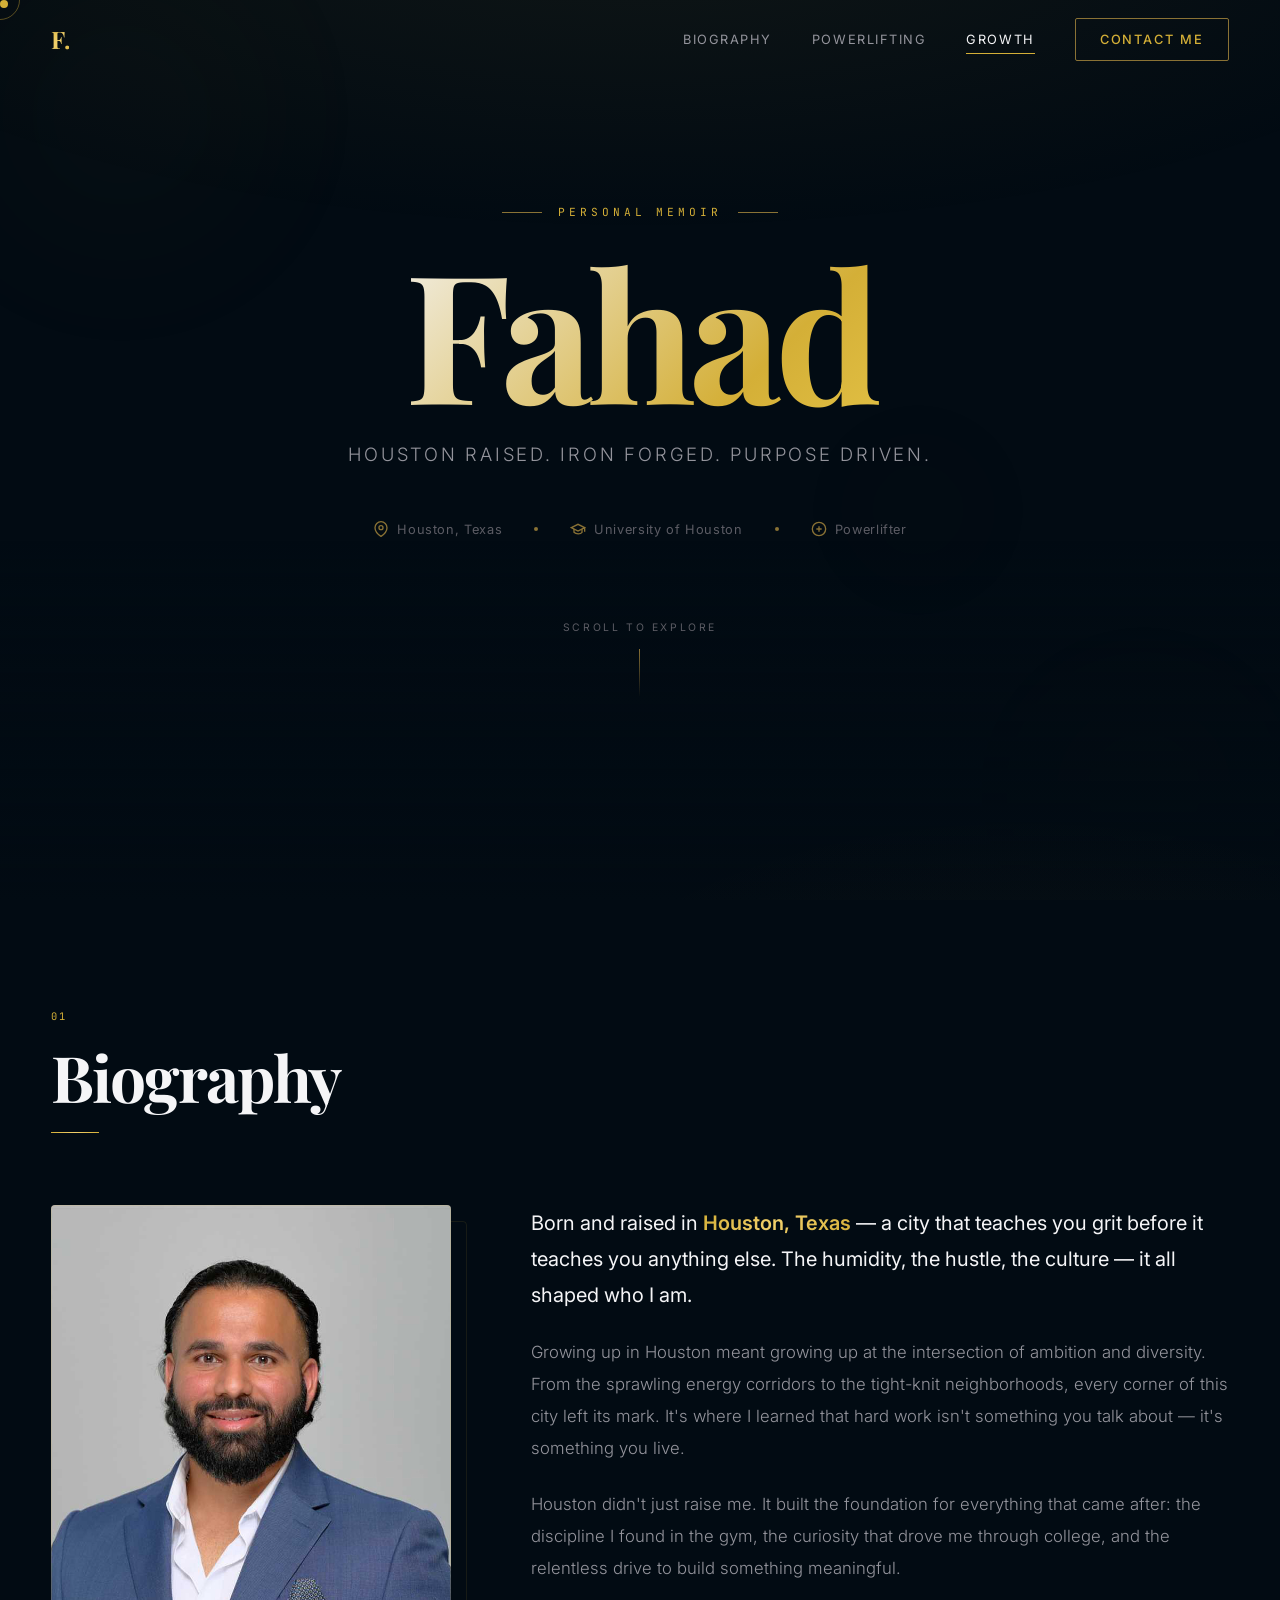
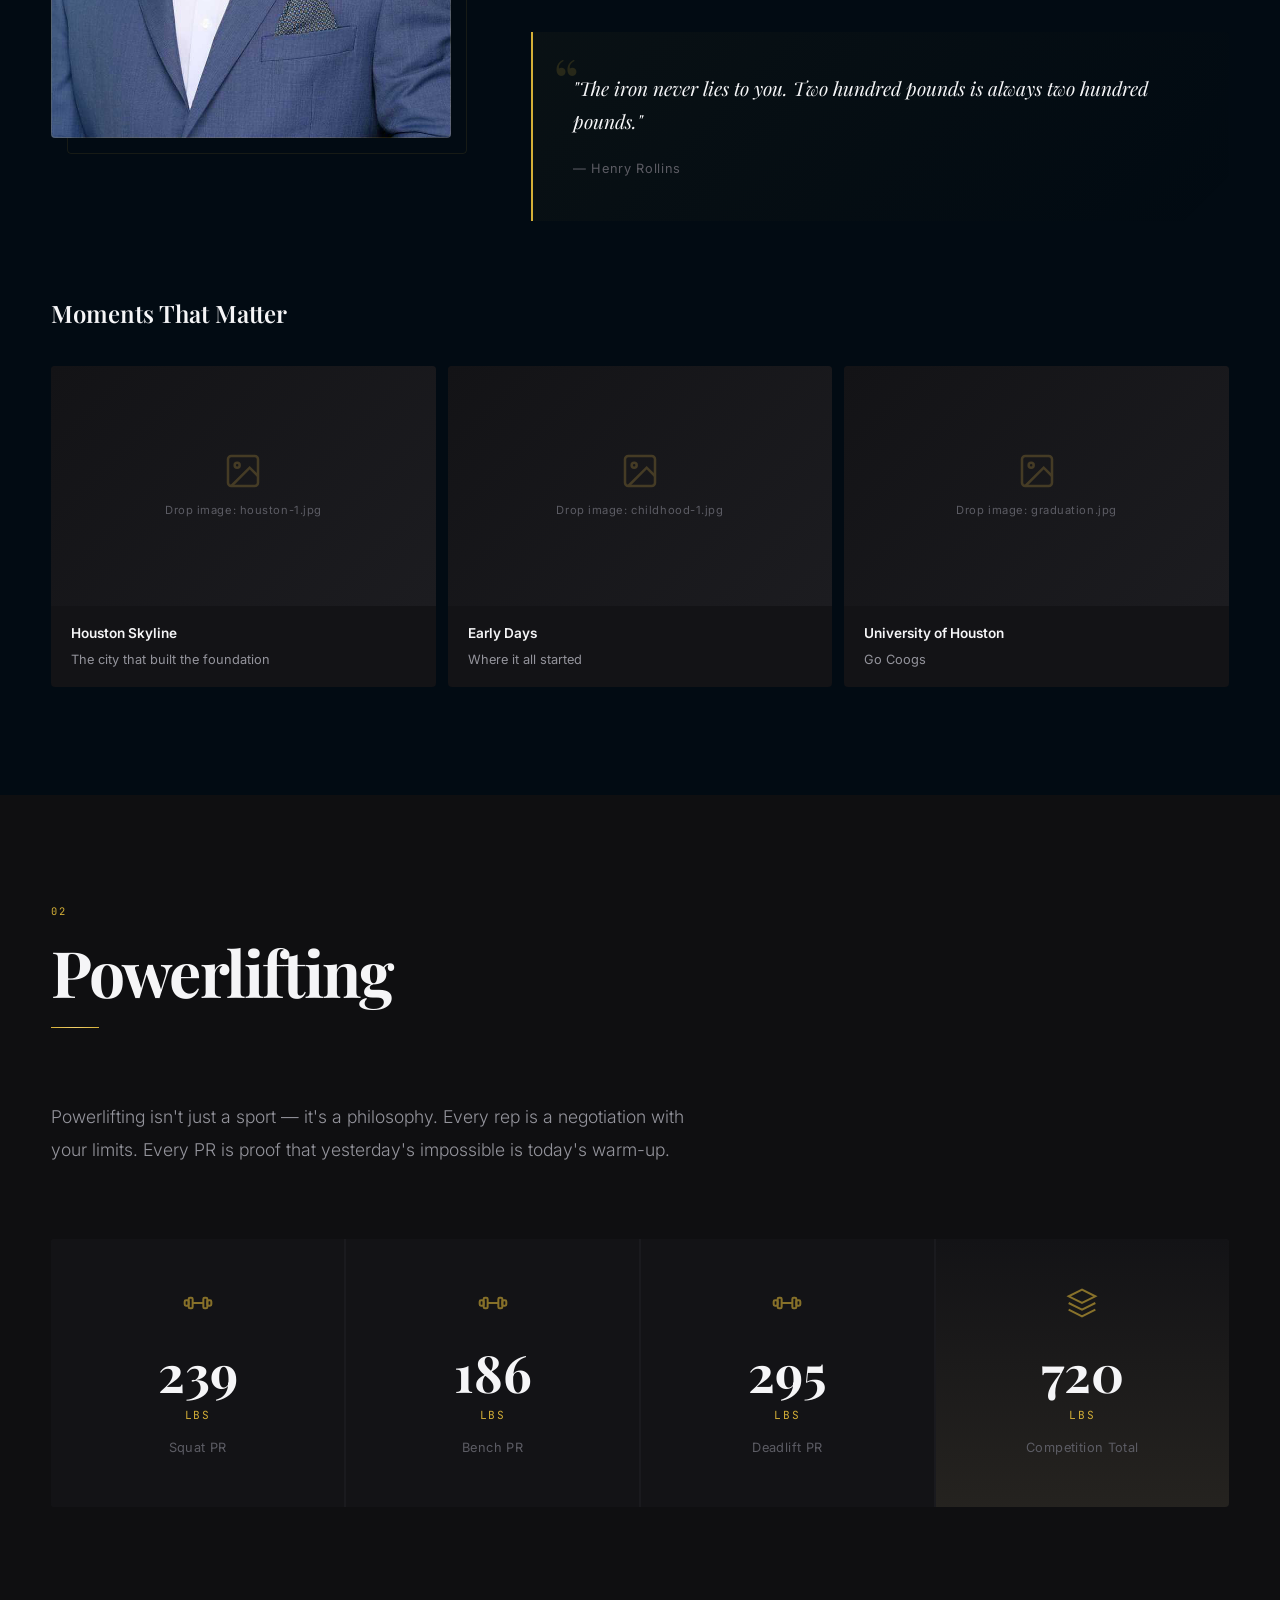
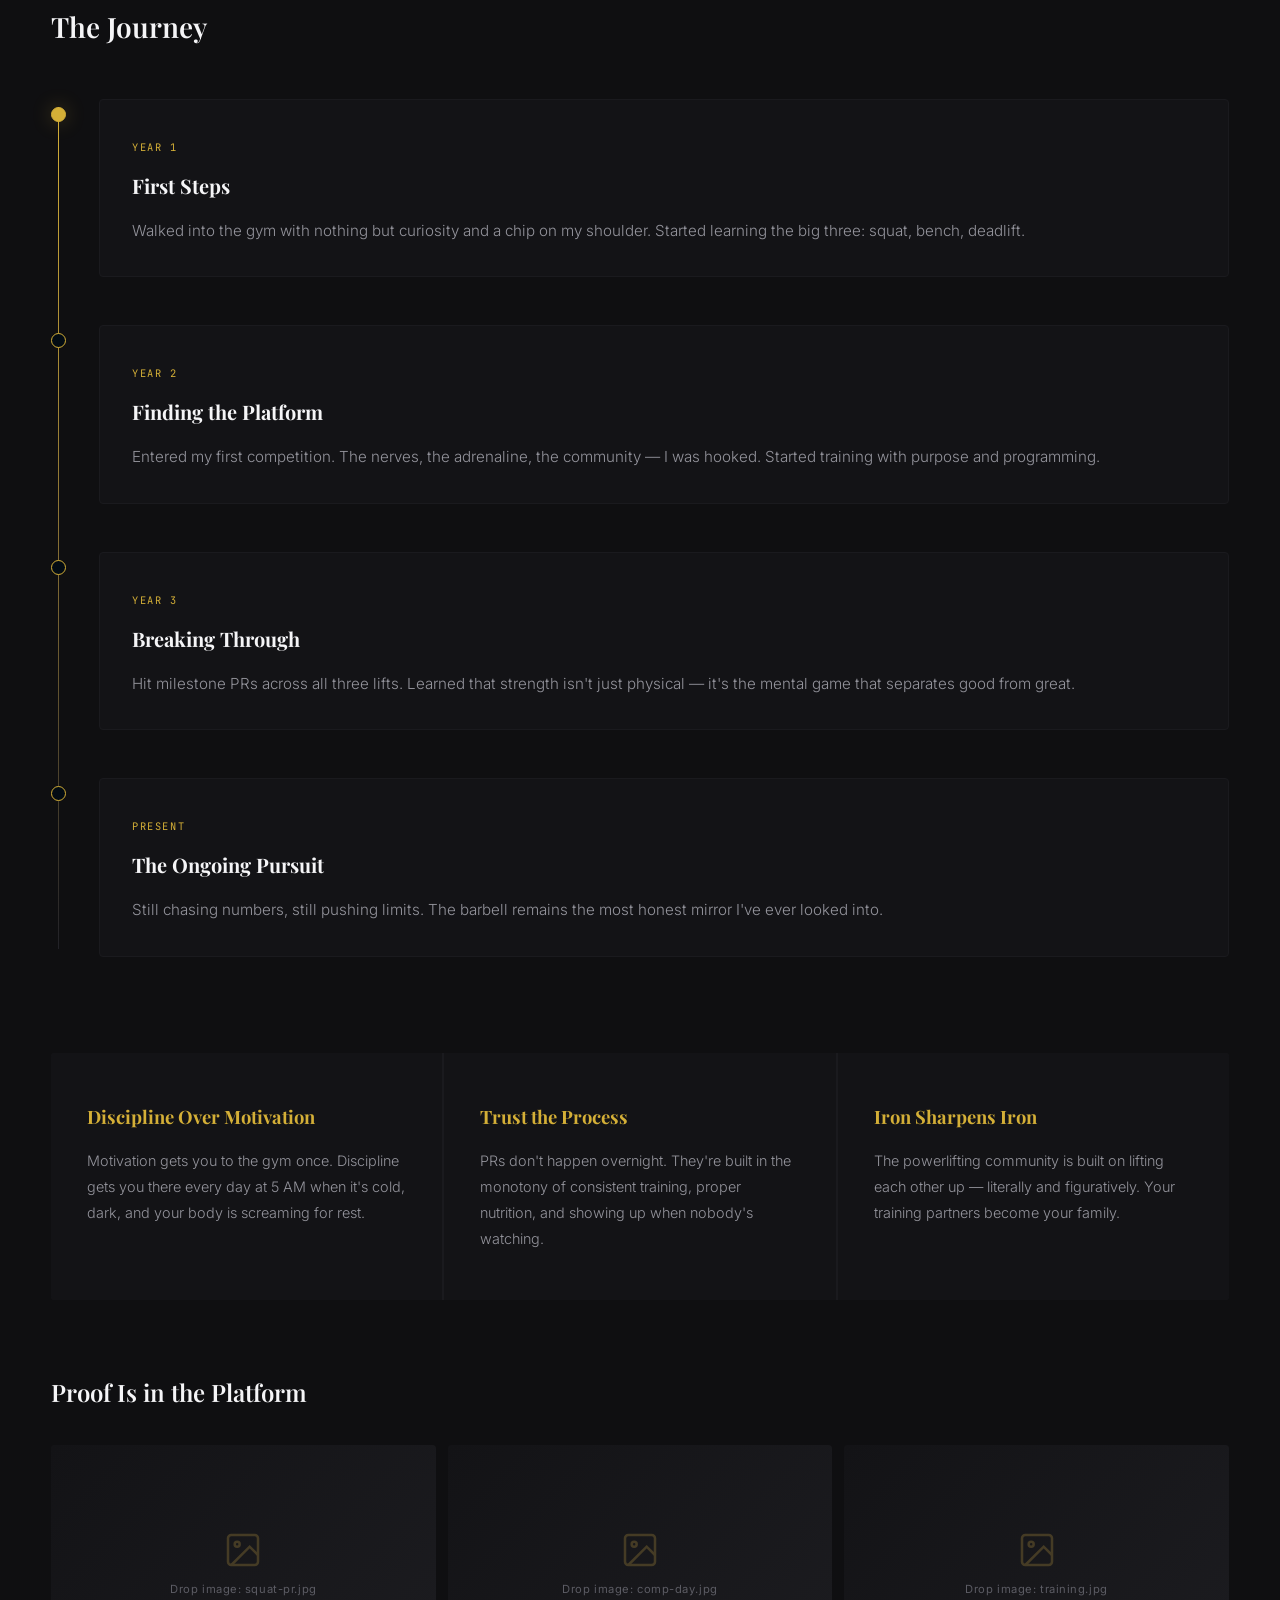
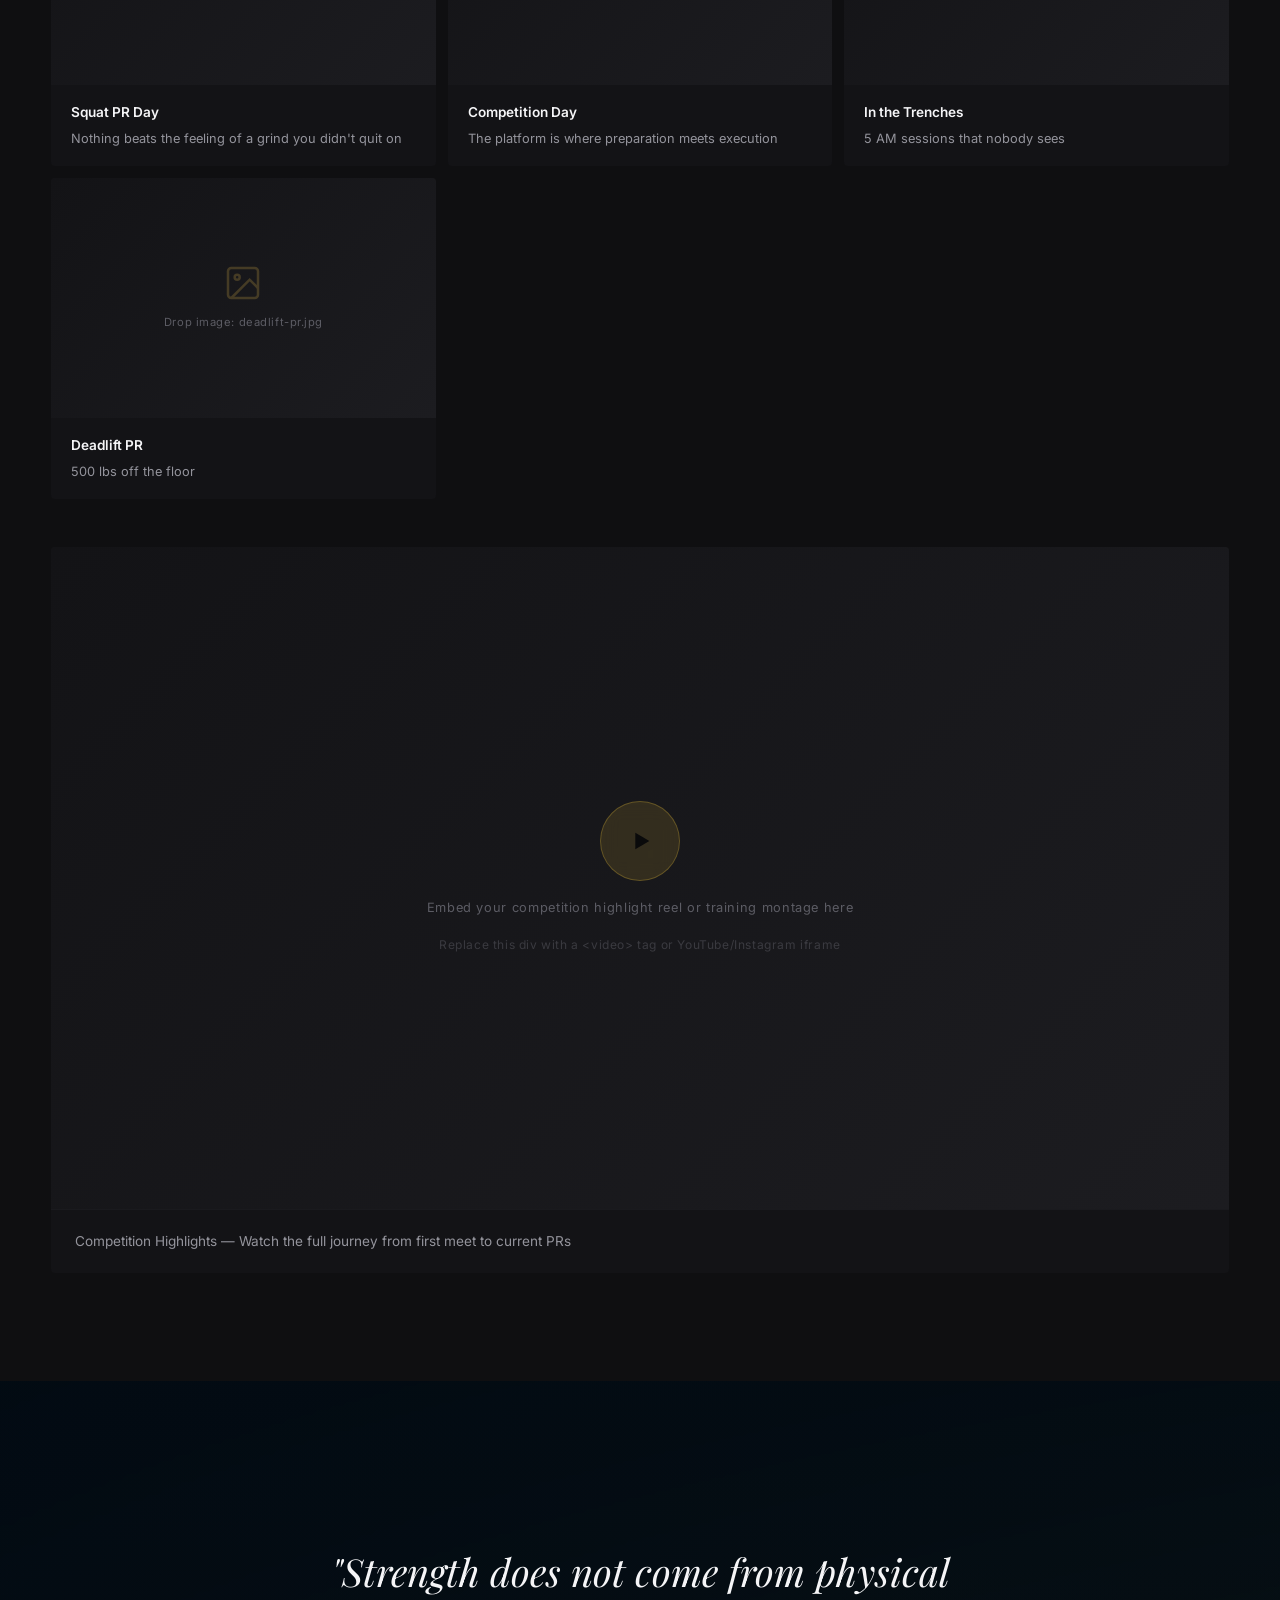
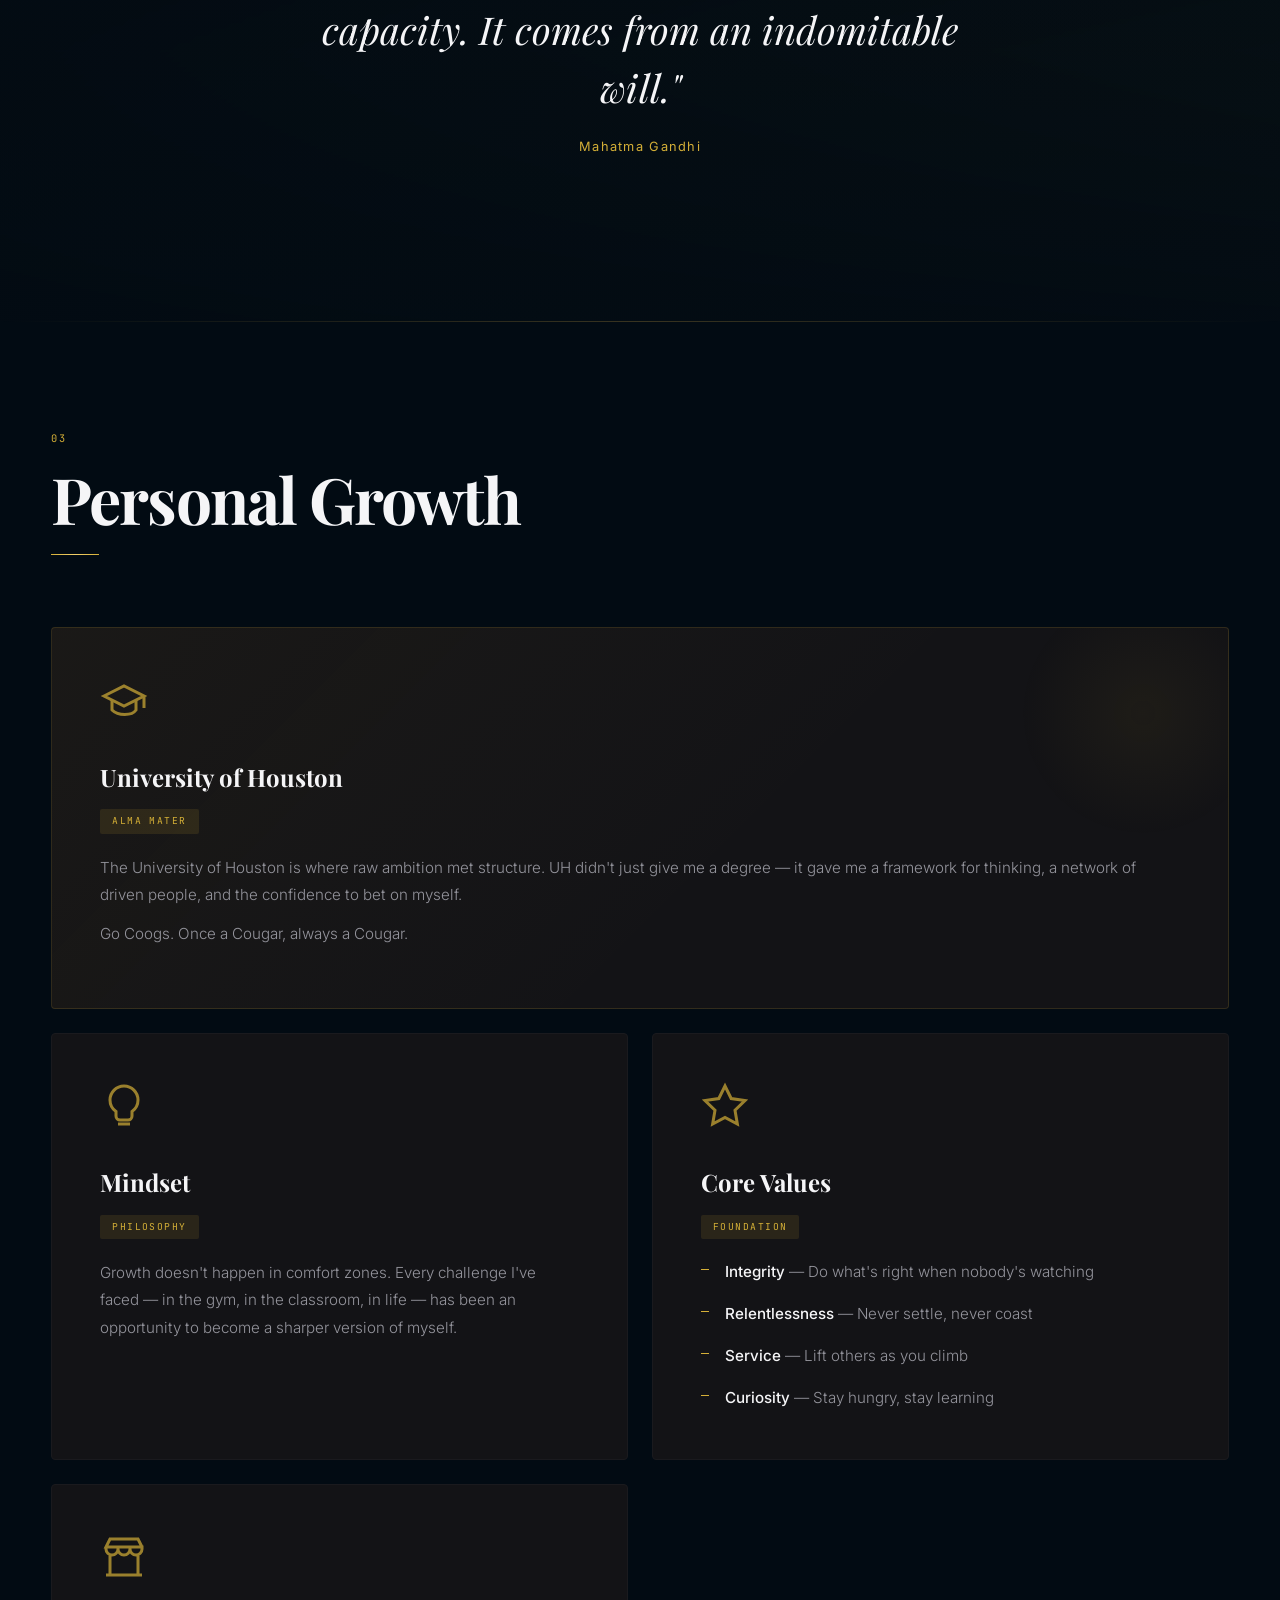
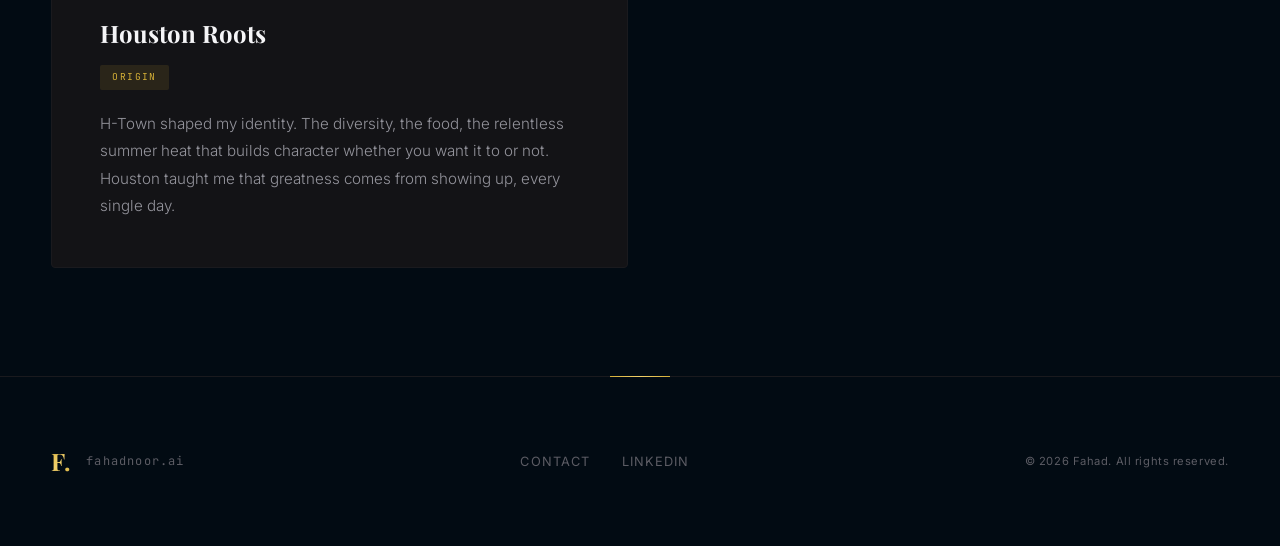
==== index.html @ a8dab117 "Initial commit: Personal memoir website with HTML/CSS/JS" ====
<!DOCTYPE html>
<html lang="en">
<head>
  <meta charset="UTF-8">
  <meta name="viewport" content="width=device-width, initial-scale=1.0">
  <title>Fahad | Personal Memoir</title>
  <meta name="description" content="Fahad - Houston raised, University of Houston alumnus, powerlifter, and builder. A personal memoir and digital business card.">
  <link rel="preconnect" href="https://fonts.googleapis.com">
  <link rel="preconnect" href="https://fonts.gstatic.com" crossorigin>
  <link href="https://fonts.googleapis.com/css2?family=Playfair+Display:ital,wght@0,400;0,600;0,700;1,400&family=Inter:wght@300;400;500;600&family=JetBrains+Mono:wght@400&display=swap" rel="stylesheet">
  <link rel="stylesheet" href="styles.css">
  <link rel="icon" type="image/svg+xml" href="data:image/svg+xml,<svg xmlns='http://www.w3.org/2000/svg' viewBox='0 0 100 100'><text y='.9em' font-size='90'>F</text></svg>">
</head>
<body>
  <!-- Loading Screen -->
  <div class="loader">
    <div class="loader-logo">F.</div>
    <div class="loader-bar"></div>
  </div>

  <!-- Custom Cursor -->
  <div class="cursor-dot"></div>
  <div class="cursor-ring"></div>

  <!-- Navigation -->
  <nav class="nav" id="nav">
    <div class="nav-inner">
      <a href="#hero" class="nav-logo">F.</a>
      <div class="nav-links">
        <a href="#biography" class="nav-link" data-section="biography">Biography</a>
        <a href="#powerlifting" class="nav-link" data-section="powerlifting">Powerlifting</a>
        <a href="#growth" class="nav-link" data-section="growth">Growth</a>
        <a href="contact.html" class="nav-link nav-link--contact">Contact Me</a>
      </div>
      <button class="nav-toggle" id="navToggle" aria-label="Toggle menu">
        <span></span><span></span><span></span>
      </button>
    </div>
  </nav>

  <!-- Mobile Menu -->
  <div class="mobile-menu" id="mobileMenu">
    <a href="#biography" class="mobile-link">Biography</a>
    <a href="#powerlifting" class="mobile-link">Powerlifting</a>
    <a href="#growth" class="mobile-link">Growth</a>
    <a href="contact.html" class="mobile-link mobile-link--contact">Contact Me</a>
  </div>

  <!-- Hero Section -->
  <section class="hero" id="hero">
    <div class="hero-bg">
      <div class="hero-grain"></div>
      <div class="hero-gradient"></div>
    </div>
    <div class="hero-content">
      <div class="hero-label">Personal Memoir</div>
      <h1 class="hero-title">
        <span class="hero-title-line">Fahad</span>
      </h1>
      <p class="hero-subtitle">Houston Raised. Iron Forged. Purpose Driven.</p>
      <div class="hero-meta">
        <span class="hero-meta-item">
          <svg width="16" height="16" viewBox="0 0 24 24" fill="none" stroke="currentColor" stroke-width="2"><path d="M21 10c0 7-9 13-9 13s-9-6-9-13a9 9 0 0118 0z"/><circle cx="12" cy="10" r="3"/></svg>
          Houston, Texas
        </span>
        <span class="hero-meta-divider"></span>
        <span class="hero-meta-item">
          <svg width="16" height="16" viewBox="0 0 24 24" fill="none" stroke="currentColor" stroke-width="2"><path d="M22 10v6M2 10l10-5 10 5-10 5z"/><path d="M6 12v5c3 3 10 3 12 0v-5"/></svg>
          University of Houston
        </span>
        <span class="hero-meta-divider"></span>
        <span class="hero-meta-item">
          <svg width="16" height="16" viewBox="0 0 24 24" fill="none" stroke="currentColor" stroke-width="2"><circle cx="12" cy="12" r="10"/><path d="M8 12h8M12 8v8"/></svg>
          Powerlifter
        </span>
      </div>
      <a href="#biography" class="hero-scroll">
        <span>Scroll to explore</span>
        <div class="hero-scroll-line"></div>
      </a>
    </div>
    <!-- Ambient Light Orbs -->
    <div class="hero-orb hero-orb--1"></div>
    <div class="hero-orb hero-orb--2"></div>
    <div class="hero-orb hero-orb--3"></div>
  </section>

  <!-- Biography Section -->
  <section class="section" id="biography">
    <div class="container">
      <div class="section-header">
        <span class="section-number">01</span>
        <h2 class="section-title">Biography</h2>
        <div class="section-line"></div>
      </div>
      <div class="bio-grid">
        <div class="bio-portrait">
          <div class="bio-portrait-frame">
            <img src="assets/profile-photo.jpeg" alt="Fahad portrait" class="bio-portrait-img" />
          </div>
          <div class="bio-portrait-accent"></div>
        </div>
        <div class="bio-text">
          <p class="bio-lead">
            Born and raised in <strong>Houston, Texas</strong> &mdash; a city that teaches you
            grit before it teaches you anything else. The humidity, the hustle, the culture &mdash;
            it all shaped who I am.
          </p>
          <p>
            Growing up in Houston meant growing up at the intersection of ambition and diversity.
            From the sprawling energy corridors to the tight-knit neighborhoods, every corner of
            this city left its mark. It's where I learned that hard work isn't something you talk
            about &mdash; it's something you live.
          </p>
          <p>
            Houston didn't just raise me. It built the foundation for everything that came after:
            the discipline I found in the gym, the curiosity that drove me through college, and
            the relentless drive to build something meaningful.
          </p>
          <div class="bio-quote">
            <blockquote>
              "The iron never lies to you. Two hundred pounds is always two hundred pounds."
            </blockquote>
            <cite>&mdash; Henry Rollins</cite>
          </div>
        </div>
      </div>

      <!-- Biography Media Gallery -->
      <div class="media-gallery">
        <h3 class="media-gallery-title">Moments That Matter</h3>
        <div class="media-grid">
          <div class="media-item" data-lightbox="assets/houston-1.jpg" data-type="image">
            <div class="media-item-placeholder">
              <svg width="40" height="40" viewBox="0 0 24 24" fill="none" stroke="currentColor" stroke-width="1.5"><rect x="3" y="3" width="18" height="18" rx="2"/><circle cx="8.5" cy="8.5" r="1.5"/><path d="M21 15l-5-5L5 21"/></svg>
              <span>Drop image: houston-1.jpg</span>
            </div>
            <div class="media-caption"><strong>Houston Skyline</strong>The city that built the foundation</div>
          </div>
          <div class="media-item" data-lightbox="assets/childhood-1.jpg" data-type="image">
            <div class="media-item-placeholder">
              <svg width="40" height="40" viewBox="0 0 24 24" fill="none" stroke="currentColor" stroke-width="1.5"><rect x="3" y="3" width="18" height="18" rx="2"/><circle cx="8.5" cy="8.5" r="1.5"/><path d="M21 15l-5-5L5 21"/></svg>
              <span>Drop image: childhood-1.jpg</span>
            </div>
            <div class="media-caption"><strong>Early Days</strong>Where it all started</div>
          </div>
          <div class="media-item" data-lightbox="assets/graduation.jpg" data-type="image">
            <div class="media-item-placeholder">
              <svg width="40" height="40" viewBox="0 0 24 24" fill="none" stroke="currentColor" stroke-width="1.5"><rect x="3" y="3" width="18" height="18" rx="2"/><circle cx="8.5" cy="8.5" r="1.5"/><path d="M21 15l-5-5L5 21"/></svg>
              <span>Drop image: graduation.jpg</span>
            </div>
            <div class="media-caption"><strong>University of Houston</strong>Go Coogs</div>
          </div>
        </div>
      </div>
    </div>
  </section>

  <!-- Powerlifting Section -->
  <section class="section section--dark" id="powerlifting">
    <div class="container">
      <div class="section-header">
        <span class="section-number">02</span>
        <h2 class="section-title">Powerlifting</h2>
        <div class="section-line"></div>
      </div>
      <p class="section-intro">
        Powerlifting isn't just a sport &mdash; it's a philosophy. Every rep is a negotiation with
        your limits. Every PR is proof that yesterday's impossible is today's warm-up.
      </p>

      <!-- Stats Grid -->
      <div class="stats-grid">
        <div class="stat-card">
          <div class="stat-icon">
            <svg width="32" height="32" viewBox="0 0 24 24" fill="none" stroke="currentColor" stroke-width="1.5"><rect x="2" y="10" width="3" height="4" rx="1"/><rect x="19" y="10" width="3" height="4" rx="1"/><rect x="5" y="8" width="3" height="8" rx="1"/><rect x="16" y="8" width="3" height="8" rx="1"/><line x1="8" y1="12" x2="16" y2="12"/></svg>
          </div>
          <div class="stat-value" data-target="405">0</div>
          <div class="stat-unit">lbs</div>
          <div class="stat-label">Squat PR</div>
        </div>
        <div class="stat-card">
          <div class="stat-icon">
            <svg width="32" height="32" viewBox="0 0 24 24" fill="none" stroke="currentColor" stroke-width="1.5"><rect x="2" y="10" width="3" height="4" rx="1"/><rect x="19" y="10" width="3" height="4" rx="1"/><rect x="5" y="8" width="3" height="8" rx="1"/><rect x="16" y="8" width="3" height="8" rx="1"/><line x1="8" y1="12" x2="16" y2="12"/></svg>
          </div>
          <div class="stat-value" data-target="315">0</div>
          <div class="stat-unit">lbs</div>
          <div class="stat-label">Bench PR</div>
        </div>
        <div class="stat-card">
          <div class="stat-icon">
            <svg width="32" height="32" viewBox="0 0 24 24" fill="none" stroke="currentColor" stroke-width="1.5"><rect x="2" y="10" width="3" height="4" rx="1"/><rect x="19" y="10" width="3" height="4" rx="1"/><rect x="5" y="8" width="3" height="8" rx="1"/><rect x="16" y="8" width="3" height="8" rx="1"/><line x1="8" y1="12" x2="16" y2="12"/></svg>
          </div>
          <div class="stat-value" data-target="500">0</div>
          <div class="stat-unit">lbs</div>
          <div class="stat-label">Deadlift PR</div>
        </div>
        <div class="stat-card stat-card--total">
          <div class="stat-icon">
            <svg width="32" height="32" viewBox="0 0 24 24" fill="none" stroke="currentColor" stroke-width="1.5"><path d="M12 2L2 7l10 5 10-5-10-5z"/><path d="M2 17l10 5 10-5"/><path d="M2 12l10 5 10-5"/></svg>
          </div>
          <div class="stat-value" data-target="1220">0</div>
          <div class="stat-unit">lbs</div>
          <div class="stat-label">Competition Total</div>
        </div>
      </div>

      <!-- Timeline -->
      <div class="timeline">
        <h3 class="timeline-title">The Journey</h3>
        <div class="timeline-track">
          <div class="timeline-item">
            <div class="timeline-dot"></div>
            <div class="timeline-content">
              <span class="timeline-year">Year 1</span>
              <h4>First Steps</h4>
              <p>Walked into the gym with nothing but curiosity and a chip on my shoulder. Started learning the big three: squat, bench, deadlift.</p>
            </div>
          </div>
          <div class="timeline-item">
            <div class="timeline-dot"></div>
            <div class="timeline-content">
              <span class="timeline-year">Year 2</span>
              <h4>Finding the Platform</h4>
              <p>Entered my first competition. The nerves, the adrenaline, the community &mdash; I was hooked. Started training with purpose and programming.</p>
            </div>
          </div>
          <div class="timeline-item">
            <div class="timeline-dot"></div>
            <div class="timeline-content">
              <span class="timeline-year">Year 3</span>
              <h4>Breaking Through</h4>
              <p>Hit milestone PRs across all three lifts. Learned that strength isn't just physical &mdash; it's the mental game that separates good from great.</p>
            </div>
          </div>
          <div class="timeline-item">
            <div class="timeline-dot"></div>
            <div class="timeline-content">
              <span class="timeline-year">Present</span>
              <h4>The Ongoing Pursuit</h4>
              <p>Still chasing numbers, still pushing limits. The barbell remains the most honest mirror I've ever looked into.</p>
            </div>
          </div>
        </div>
      </div>

      <!-- Philosophy -->
      <div class="pl-philosophy">
        <div class="pl-philosophy-card">
          <h4>Discipline Over Motivation</h4>
          <p>Motivation gets you to the gym once. Discipline gets you there every day at 5 AM when it's cold, dark, and your body is screaming for rest.</p>
        </div>
        <div class="pl-philosophy-card">
          <h4>Trust the Process</h4>
          <p>PRs don't happen overnight. They're built in the monotony of consistent training, proper nutrition, and showing up when nobody's watching.</p>
        </div>
        <div class="pl-philosophy-card">
          <h4>Iron Sharpens Iron</h4>
          <p>The powerlifting community is built on lifting each other up &mdash; literally and figuratively. Your training partners become your family.</p>
        </div>
      </div>

      <!-- Powerlifting Media Gallery -->
      <div class="media-gallery">
        <h3 class="media-gallery-title">Proof Is in the Platform</h3>
        <div class="media-grid">
          <div class="media-item" data-lightbox="assets/squat-pr.jpg" data-type="image">
            <div class="media-item-placeholder">
              <svg width="40" height="40" viewBox="0 0 24 24" fill="none" stroke="currentColor" stroke-width="1.5"><rect x="3" y="3" width="18" height="18" rx="2"/><circle cx="8.5" cy="8.5" r="1.5"/><path d="M21 15l-5-5L5 21"/></svg>
              <span>Drop image: squat-pr.jpg</span>
            </div>
            <div class="media-caption"><strong>Squat PR Day</strong>Nothing beats the feeling of a grind you didn't quit on</div>
          </div>
          <div class="media-item" data-lightbox="assets/comp-day.jpg" data-type="image">
            <div class="media-item-placeholder">
              <svg width="40" height="40" viewBox="0 0 24 24" fill="none" stroke="currentColor" stroke-width="1.5"><rect x="3" y="3" width="18" height="18" rx="2"/><circle cx="8.5" cy="8.5" r="1.5"/><path d="M21 15l-5-5L5 21"/></svg>
              <span>Drop image: comp-day.jpg</span>
            </div>
            <div class="media-caption"><strong>Competition Day</strong>The platform is where preparation meets execution</div>
          </div>
          <div class="media-item" data-lightbox="assets/training.jpg" data-type="image">
            <div class="media-item-placeholder">
              <svg width="40" height="40" viewBox="0 0 24 24" fill="none" stroke="currentColor" stroke-width="1.5"><rect x="3" y="3" width="18" height="18" rx="2"/><circle cx="8.5" cy="8.5" r="1.5"/><path d="M21 15l-5-5L5 21"/></svg>
              <span>Drop image: training.jpg</span>
            </div>
            <div class="media-caption"><strong>In the Trenches</strong>5 AM sessions that nobody sees</div>
          </div>
          <div class="media-item" data-lightbox="assets/deadlift-pr.jpg" data-type="image">
            <div class="media-item-placeholder">
              <svg width="40" height="40" viewBox="0 0 24 24" fill="none" stroke="currentColor" stroke-width="1.5"><rect x="3" y="3" width="18" height="18" rx="2"/><circle cx="8.5" cy="8.5" r="1.5"/><path d="M21 15l-5-5L5 21"/></svg>
              <span>Drop image: deadlift-pr.jpg</span>
            </div>
            <div class="media-caption"><strong>Deadlift PR</strong>500 lbs off the floor</div>
          </div>
        </div>

        <!-- Video Embed -->
        <div class="video-embed">
          <div class="video-embed-placeholder">
            <div class="video-embed-placeholder-inner">
              <div class="video-play-btn">
                <svg width="28" height="28" viewBox="0 0 24 24" fill="var(--bg)" stroke="none"><polygon points="8,5 20,12 8,19"/></svg>
              </div>
              <span class="video-embed-label">Embed your competition highlight reel or training montage here</span>
              <span class="video-embed-label" style="font-size:0.75rem;opacity:0.5">Replace this div with a &lt;video&gt; tag or YouTube/Instagram iframe</span>
            </div>
          </div>
          <div class="video-embed-caption">Competition Highlights &mdash; Watch the full journey from first meet to current PRs</div>
        </div>
      </div>
    </div>
  </section>

  <!-- Parallax Quote Divider -->
  <section class="parallax-section">
    <div class="parallax-bg" style="background: linear-gradient(135deg, var(--bg-deep), rgba(212,175,55,0.05));"></div>
    <div class="parallax-overlay"></div>
    <div class="parallax-content">
      <p class="parallax-quote">"Strength does not come from physical capacity. It comes from an indomitable will."</p>
      <span class="parallax-cite">Mahatma Gandhi</span>
    </div>
  </section>

  <!-- Section Divider -->
  <div class="section-divider"></div>

  <!-- Personal Growth Section -->
  <section class="section" id="growth">
    <div class="container">
      <div class="section-header">
        <span class="section-number">03</span>
        <h2 class="section-title">Personal Growth</h2>
        <div class="section-line"></div>
      </div>

      <div class="growth-grid">
        <!-- University Card -->
        <div class="growth-card growth-card--university">
          <div class="growth-card-icon">
            <svg width="48" height="48" viewBox="0 0 24 24" fill="none" stroke="currentColor" stroke-width="1.5"><path d="M22 10v6M2 10l10-5 10 5-10 5z"/><path d="M6 12v5c3 3 10 3 12 0v-5"/></svg>
          </div>
          <h3>University of Houston</h3>
          <span class="growth-card-tag">Alma Mater</span>
          <p>
            The University of Houston is where raw ambition met structure. UH didn't just give me a
            degree &mdash; it gave me a framework for thinking, a network of driven people, and the
            confidence to bet on myself.
          </p>
          <p>
            Go Coogs. Once a Cougar, always a Cougar.
          </p>
          <div class="growth-card-accent"></div>
        </div>

        <!-- Mindset Card -->
        <div class="growth-card">
          <div class="growth-card-icon">
            <svg width="48" height="48" viewBox="0 0 24 24" fill="none" stroke="currentColor" stroke-width="1.5"><path d="M12 2a7 7 0 017 7c0 2.38-1.19 4.47-3 5.74V17a2 2 0 01-2 2h-4a2 2 0 01-2-2v-2.26C6.19 13.47 5 11.38 5 9a7 7 0 017-7z"/><line x1="9" y1="21" x2="15" y2="21"/></svg>
          </div>
          <h3>Mindset</h3>
          <span class="growth-card-tag">Philosophy</span>
          <p>
            Growth doesn't happen in comfort zones. Every challenge I've faced &mdash; in the gym,
            in the classroom, in life &mdash; has been an opportunity to become a sharper version
            of myself.
          </p>
        </div>

        <!-- Values Card -->
        <div class="growth-card">
          <div class="growth-card-icon">
            <svg width="48" height="48" viewBox="0 0 24 24" fill="none" stroke="currentColor" stroke-width="1.5"><polygon points="12 2 15.09 8.26 22 9.27 17 14.14 18.18 21.02 12 17.77 5.82 21.02 7 14.14 2 9.27 8.91 8.26 12 2"/></svg>
          </div>
          <h3>Core Values</h3>
          <span class="growth-card-tag">Foundation</span>
          <ul class="values-list">
            <li><strong>Integrity</strong> &mdash; Do what's right when nobody's watching</li>
            <li><strong>Relentlessness</strong> &mdash; Never settle, never coast</li>
            <li><strong>Service</strong> &mdash; Lift others as you climb</li>
            <li><strong>Curiosity</strong> &mdash; Stay hungry, stay learning</li>
          </ul>
        </div>

        <!-- Houston Card -->
        <div class="growth-card">
          <div class="growth-card-icon">
            <svg width="48" height="48" viewBox="0 0 24 24" fill="none" stroke="currentColor" stroke-width="1.5"><path d="M3 21h18M3 7v1a3 3 0 006 0V7m0 1a3 3 0 006 0V7m0 1a3 3 0 006 0V7H3l2-4h14l2 4M5 21V10.87M19 21V10.87"/></svg>
          </div>
          <h3>Houston Roots</h3>
          <span class="growth-card-tag">Origin</span>
          <p>
            H-Town shaped my identity. The diversity, the food, the relentless summer heat that
            builds character whether you want it to or not. Houston taught me that greatness
            comes from showing up, every single day.
          </p>
        </div>
      </div>
    </div>
  </section>

  <!-- Footer -->
  <footer class="footer">
    <div class="container">
      <div class="footer-inner">
        <div class="footer-brand">
          <span class="footer-logo">F.</span>
          <span class="footer-tagline">fahadnoor.ai</span>
        </div>
        <div class="footer-links">
          <a href="contact.html" class="footer-link">Contact</a>
          <a href="https://www.linkedin.com/in/fahadnoormohammed" target="_blank" rel="noopener" class="footer-link">LinkedIn</a>
        </div>
        <p class="footer-copy">&copy; 2026 Fahad. All rights reserved.</p>
      </div>
    </div>
  </footer>

  <script src="script.js"></script>
</body>
</html>
---- styles.css ----
/* ===== LUXURY MEMOIR — FAHAD.AI ===== */
/* Inspired by Ferrari, Porsche, Rolls-Royce */

*, *::before, *::after {
  margin: 0;
  padding: 0;
  box-sizing: border-box;
}

:root {
  /* Core Palette — Black & Gold Luxury */
  --bg-deep: #020B13;
  --bg: #0a0a0b;
  --bg-elevated: #0f0f11;
  --bg-card: #131316;
  --bg-card-hover: #1a1a1e;
  --surface: #1c1c20;
  --border: #222228;
  --border-subtle: #1a1a1e;

  /* Gold System */
  --gold: #D4AF37;
  --gold-light: #E8C84A;
  --gold-soft: #C8A44E;
  --gold-dim: #8A7235;
  --gold-glow: rgba(212, 175, 55, 0.12);
  --gold-gradient: linear-gradient(135deg, #D4AF37 0%, #F2D06B 50%, #D4AF37 100%);

  /* Text */
  --text: #F5F5F7;
  --text-secondary: #94949C;
  --text-muted: #5C5C64;

  /* Typography */
  --font-display: 'Playfair Display', Georgia, 'Times New Roman', serif;
  --font-body: 'Inter', -apple-system, BlinkMacSystemFont, 'Segoe UI', sans-serif;
  --font-mono: 'JetBrains Mono', 'Fira Code', monospace;

  /* Motion — Porsche-inspired easing */
  --ease-luxury: cubic-bezier(0.25, 0.46, 0.45, 0.94);
  --ease-smooth: cubic-bezier(0.16, 1, 0.3, 1);
  --ease-out: cubic-bezier(0, 0, 0.2, 1);
  --ease-in-out: cubic-bezier(0.645, 0.045, 0.355, 1);

  /* Spacing */
  --section-pad: clamp(100px, 12vh, 160px);
  --container-max: 1280px;
}

@media (prefers-reduced-motion: reduce) {
  *, *::before, *::after {
    animation-duration: 0.01ms !important;
    transition-duration: 0.01ms !important;
  }
}

html {
  scroll-behavior: smooth;
  scroll-padding-top: 80px;
  font-size: 16px;
}

body {
  font-family: var(--font-body);
  background: var(--bg-deep);
  color: var(--text);
  line-height: 1.7;
  -webkit-font-smoothing: antialiased;
  -moz-osx-font-smoothing: grayscale;
  overflow-x: hidden;
  cursor: default;
}

::selection {
  background: rgba(212, 175, 55, 0.3);
  color: var(--text);
}

a { color: inherit; text-decoration: none; }
img, video { max-width: 100%; display: block; }

.container {
  max-width: var(--container-max);
  margin: 0 auto;
  padding: 0 clamp(24px, 4vw, 64px);
}

/* ===== CUSTOM CURSOR ===== */
.cursor-dot {
  position: fixed;
  width: 8px;
  height: 8px;
  background: var(--gold);
  border-radius: 50%;
  pointer-events: none;
  z-index: 99999;
  transition: transform 0.15s var(--ease-luxury), opacity 0.3s;
}

.cursor-ring {
  position: fixed;
  width: 40px;
  height: 40px;
  border: 1px solid rgba(212, 175, 55, 0.4);
  border-radius: 50%;
  pointer-events: none;
  z-index: 99998;
  transition: transform 0.25s var(--ease-luxury), width 0.3s, height 0.3s, border-color 0.3s;
}

.cursor-ring.hover {
  width: 60px;
  height: 60px;
  border-color: var(--gold);
}

/* ===== LOADING SCREEN ===== */
.loader {
  position: fixed;
  inset: 0;
  z-index: 100000;
  background: var(--bg-deep);
  display: flex;
  align-items: center;
  justify-content: center;
  flex-direction: column;
  gap: 32px;
  transition: opacity 0.8s var(--ease-luxury), visibility 0.8s;
}

.loader.hidden {
  opacity: 0;
  visibility: hidden;
}

.loader-logo {
  font-family: var(--font-display);
  font-size: 4rem;
  font-weight: 700;
  background: var(--gold-gradient);
  -webkit-background-clip: text;
  -webkit-text-fill-color: transparent;
  background-clip: text;
  animation: loaderPulse 1.5s ease-in-out infinite;
}

.loader-bar {
  width: 200px;
  height: 1px;
  background: var(--border);
  position: relative;
  overflow: hidden;
}

.loader-bar::after {
  content: '';
  position: absolute;
  left: 0;
  top: 0;
  height: 100%;
  width: 0;
  background: var(--gold-gradient);
  animation: loaderFill 2s var(--ease-luxury) forwards;
}

@keyframes loaderPulse {
  0%, 100% { opacity: 0.6; }
  50% { opacity: 1; }
}

@keyframes loaderFill {
  to { width: 100%; }
}

/* ===== NAVIGATION ===== */
.nav {
  position: fixed;
  top: 0;
  left: 0;
  right: 0;
  z-index: 1000;
  padding: 0 clamp(24px, 4vw, 64px);
  transition: background 0.5s var(--ease-luxury), backdrop-filter 0.5s, padding 0.5s;
}

.nav.scrolled {
  background: rgba(2, 11, 19, 0.88);
  backdrop-filter: blur(24px) saturate(180%);
  -webkit-backdrop-filter: blur(24px) saturate(180%);
}

.nav-inner {
  max-width: var(--container-max);
  margin: 0 auto;
  display: flex;
  align-items: center;
  justify-content: space-between;
  height: 80px;
  border-bottom: 1px solid transparent;
  transition: border-color 0.5s;
}

.nav.scrolled .nav-inner {
  border-color: rgba(212, 175, 55, 0.08);
}

.nav-logo {
  font-family: var(--font-display);
  font-size: 1.5rem;
  font-weight: 700;
  background: var(--gold-gradient);
  -webkit-background-clip: text;
  -webkit-text-fill-color: transparent;
  background-clip: text;
  letter-spacing: -0.02em;
}

.nav-links {
  display: flex;
  gap: 40px;
  align-items: center;
}

.nav-link {
  font-size: 0.8rem;
  font-weight: 400;
  color: var(--text-secondary);
  letter-spacing: 0.12em;
  text-transform: uppercase;
  transition: color 0.4s;
  position: relative;
  padding: 4px 0;
}

.nav-link::after {
  content: '';
  position: absolute;
  bottom: 0;
  left: 0;
  width: 0;
  height: 1px;
  background: var(--gold);
  transition: width 0.4s var(--ease-smooth);
}

.nav-link:hover,
.nav-link.active {
  color: var(--text);
}

.nav-link:hover::after,
.nav-link.active::after {
  width: 100%;
}

.nav-link--contact {
  border: 1px solid var(--gold-dim);
  color: var(--gold) !important;
  padding: 10px 24px;
  border-radius: 2px;
  font-weight: 500;
  letter-spacing: 0.15em;
  transition: all 0.4s var(--ease-luxury);
}

.nav-link--contact::after { display: none; }

.nav-link--contact:hover {
  background: var(--gold);
  color: var(--bg-deep) !important;
  border-color: var(--gold);
}

.nav-toggle {
  display: none;
  flex-direction: column;
  gap: 6px;
  background: none;
  border: none;
  cursor: pointer;
  padding: 8px;
}

.nav-toggle span {
  width: 28px;
  height: 1px;
  background: var(--gold);
  transition: transform 0.4s var(--ease-smooth), opacity 0.3s;
}

.nav-toggle.active span:nth-child(1) { transform: rotate(45deg) translate(5px, 5px); }
.nav-toggle.active span:nth-child(2) { opacity: 0; }
.nav-toggle.active span:nth-child(3) { transform: rotate(-45deg) translate(5px, -5px); }

/* Mobile Menu */
.mobile-menu {
  display: none;
  position: fixed;
  inset: 0;
  background: rgba(2, 11, 19, 0.97);
  backdrop-filter: blur(30px);
  padding: 120px 48px 48px;
  flex-direction: column;
  justify-content: center;
  gap: 8px;
  z-index: 999;
  opacity: 0;
  pointer-events: none;
  transition: opacity 0.5s var(--ease-luxury);
}

.mobile-menu.active {
  opacity: 1;
  pointer-events: all;
}

.mobile-link {
  display: block;
  padding: 20px 0;
  font-family: var(--font-display);
  font-size: 2.5rem;
  font-weight: 400;
  color: var(--text-secondary);
  border-bottom: 1px solid var(--border-subtle);
  transition: color 0.3s, padding-left 0.4s var(--ease-smooth);
}

.mobile-link:hover {
  color: var(--gold);
  padding-left: 16px;
}

.mobile-link--contact {
  color: var(--gold);
  border-bottom: 1px solid var(--gold-dim);
}

/* ===== HERO — CINEMATIC FULLSCREEN ===== */
.hero {
  position: relative;
  height: 100vh;
  min-height: 700px;
  display: flex;
  align-items: center;
  justify-content: center;
  overflow: hidden;
}

.hero-bg {
  position: absolute;
  inset: 0;
}

.hero-grain {
  position: absolute;
  inset: 0;
  opacity: 0.025;
  pointer-events: none;
  z-index: 3;
}

.hero-gradient {
  position: absolute;
  inset: 0;
  background:
    radial-gradient(ellipse 120% 60% at 50% -10%, rgba(212, 175, 55, 0.07) 0%, transparent 60%),
    radial-gradient(ellipse 80% 60% at 80% 120%, rgba(212, 175, 55, 0.04) 0%, transparent 50%),
    linear-gradient(180deg, transparent 60%, var(--bg-deep) 100%);
  z-index: 2;
}

/* Ambient light orbs */
.hero-orb {
  position: absolute;
  border-radius: 50%;
  filter: blur(60px);
  opacity: 0.1;
  z-index: 1;
  animation: orbFloat 12s ease-in-out infinite;
  will-change: transform;
}

.hero-orb--1 {
  width: 500px;
  height: 500px;
  background: radial-gradient(circle, rgba(212, 175, 55, 0.3) 0%, transparent 70%);
  top: -15%;
  left: -10%;
  animation-delay: 0s;
}

.hero-orb--2 {
  width: 400px;
  height: 400px;
  background: radial-gradient(circle, rgba(212, 175, 55, 0.2) 0%, transparent 70%);
  bottom: -10%;
  right: -5%;
  animation-delay: -4s;
}

.hero-orb--3 {
  width: 300px;
  height: 300px;
  background: radial-gradient(circle, rgba(180, 140, 50, 0.15) 0%, transparent 70%);
  top: 40%;
  left: 60%;
  animation-delay: -8s;
}

@keyframes orbFloat {
  0%, 100% { transform: translate(0, 0) scale(1); }
  33% { transform: translate(30px, -20px) scale(1.05); }
  66% { transform: translate(-20px, 15px) scale(0.95); }
}

.hero-content {
  position: relative;
  z-index: 10;
  text-align: center;
  padding: 0 24px;
  max-width: 900px;
}

.hero-content > * {
  opacity: 0;
  transform: translateY(50px);
  animation: heroReveal 1s var(--ease-luxury) forwards;
}

.hero-content > *:nth-child(1) { animation-delay: 0.4s; }
.hero-content > *:nth-child(2) { animation-delay: 0.6s; }
.hero-content > *:nth-child(3) { animation-delay: 0.8s; }
.hero-content > *:nth-child(4) { animation-delay: 1.0s; }
.hero-content > *:nth-child(5) { animation-delay: 1.2s; }

@keyframes heroReveal {
  to { opacity: 1; transform: translateY(0); }
}

.hero-label {
  font-family: var(--font-mono);
  font-size: 0.7rem;
  letter-spacing: 0.35em;
  text-transform: uppercase;
  color: var(--gold);
  margin-bottom: 28px;
  display: flex;
  align-items: center;
  justify-content: center;
  gap: 16px;
}

.hero-label::before,
.hero-label::after {
  content: '';
  width: 40px;
  height: 1px;
  background: var(--gold-dim);
}

.hero-title {
  font-family: var(--font-display);
  font-size: clamp(5rem, 14vw, 12rem);
  font-weight: 700;
  line-height: 0.9;
  letter-spacing: -0.04em;
  margin-bottom: 28px;
}

.hero-title-line {
  display: block;
  background: linear-gradient(135deg, var(--text) 0%, var(--gold) 40%, var(--gold-light) 60%, var(--text) 100%);
  background-size: 200% auto;
  -webkit-background-clip: text;
  -webkit-text-fill-color: transparent;
  background-clip: text;
  animation: shimmer 8s ease-in-out infinite alternate;
}

@keyframes shimmer {
  0% { background-position: 0% center; }
  100% { background-position: 100% center; }
}

.hero-subtitle {
  font-size: clamp(0.95rem, 2vw, 1.15rem);
  color: var(--text-secondary);
  font-weight: 300;
  letter-spacing: 0.15em;
  text-transform: uppercase;
  margin-bottom: 48px;
}

.hero-meta {
  display: flex;
  align-items: center;
  justify-content: center;
  gap: 32px;
  flex-wrap: wrap;
  margin-bottom: 72px;
}

.hero-meta-item {
  display: flex;
  align-items: center;
  gap: 8px;
  font-size: 0.8rem;
  color: var(--text-muted);
  letter-spacing: 0.05em;
}

.hero-meta-item svg { color: var(--gold-dim); }

.hero-meta-divider {
  width: 4px;
  height: 4px;
  background: var(--gold-dim);
  border-radius: 50%;
}

.hero-scroll {
  display: inline-flex;
  flex-direction: column;
  align-items: center;
  gap: 12px;
  font-size: 0.65rem;
  color: var(--text-muted);
  letter-spacing: 0.25em;
  text-transform: uppercase;
  transition: color 0.4s;
}

.hero-scroll:hover { color: var(--gold); }

.hero-scroll-line {
  width: 1px;
  height: 48px;
  background: linear-gradient(to bottom, var(--gold-dim), transparent);
  animation: scrollPulse 2.5s ease-in-out infinite;
}

@keyframes scrollPulse {
  0%, 100% { opacity: 0.3; transform: scaleY(0.6); transform-origin: top; }
  50% { opacity: 1; transform: scaleY(1); }
}

/* ===== SECTION SYSTEM ===== */
.section {
  padding: var(--section-pad) 0;
  position: relative;
}

.section--dark {
  background: var(--bg-elevated);
}

.section--accent {
  background: linear-gradient(180deg, var(--bg-deep) 0%, rgba(212, 175, 55, 0.03) 50%, var(--bg-deep) 100%);
}

/* Cinematic section divider */
.section-divider {
  width: 100%;
  height: 1px;
  background: linear-gradient(90deg, transparent, var(--gold-dim), transparent);
  opacity: 0.4;
}

.section-header {
  margin-bottom: 72px;
}

.section-number {
  font-family: var(--font-mono);
  font-size: 0.65rem;
  color: var(--gold);
  letter-spacing: 0.2em;
  display: block;
  margin-bottom: 16px;
}

.section-title {
  font-family: var(--font-display);
  font-size: clamp(2.5rem, 6vw, 4rem);
  font-weight: 700;
  letter-spacing: -0.03em;
  margin-bottom: 20px;
  line-height: 1.1;
}

.section-line {
  width: 48px;
  height: 1px;
  background: var(--gold-gradient);
}

.section-intro {
  font-size: 1.1rem;
  color: var(--text-secondary);
  max-width: 640px;
  margin-bottom: 72px;
  line-height: 1.9;
  font-weight: 300;
}

/* ===== BIOGRAPHY — EDITORIAL LAYOUT ===== */
.bio-grid {
  display: grid;
  grid-template-columns: 400px 1fr;
  gap: 80px;
  align-items: start;
}

.bio-portrait {
  position: sticky;
  top: 120px;
}

.bio-portrait-frame {
  aspect-ratio: 3/4;
  border-radius: 4px;
  overflow: hidden;
  background: var(--bg-card);
  position: relative;
}

.bio-portrait-frame::after {
  content: '';
  position: absolute;
  inset: 0;
  border: 1px solid rgba(212, 175, 55, 0.15);
  border-radius: 4px;
  pointer-events: none;
}

.bio-portrait-img {
  width: 100%;
  height: 100%;
  object-fit: cover;
  object-position: center top;
  display: block;
}

.bio-portrait-placeholder {
  width: 100%;
  height: 100%;
  display: flex;
  flex-direction: column;
  align-items: center;
  justify-content: center;
  gap: 16px;
  background:
    linear-gradient(135deg, rgba(212, 175, 55, 0.03) 0%, transparent 50%),
    var(--bg-card);
}

.bio-portrait-initial {
  font-family: var(--font-display);
  font-size: 8rem;
  font-weight: 700;
  background: var(--gold-gradient);
  -webkit-background-clip: text;
  -webkit-text-fill-color: transparent;
  background-clip: text;
  opacity: 0.2;
}

.bio-portrait-hint {
  font-size: 0.7rem;
  color: var(--text-muted);
  letter-spacing: 0.1em;
  text-transform: uppercase;
}

.bio-portrait-accent {
  position: absolute;
  top: 16px;
  right: -16px;
  width: 100%;
  height: 100%;
  border: 1px solid rgba(212, 175, 55, 0.1);
  border-radius: 4px;
  z-index: -1;
}

.bio-text p {
  font-size: 1.05rem;
  color: var(--text-secondary);
  margin-bottom: 24px;
  line-height: 1.9;
  font-weight: 300;
}

.bio-lead {
  font-size: 1.25rem !important;
  color: var(--text) !important;
  font-weight: 400 !important;
  line-height: 1.8 !important;
}

.bio-lead strong {
  background: var(--gold-gradient);
  -webkit-background-clip: text;
  -webkit-text-fill-color: transparent;
  background-clip: text;
  font-weight: 600;
}

.bio-quote {
  margin-top: 48px;
  padding: 40px;
  background: linear-gradient(135deg, rgba(212, 175, 55, 0.04) 0%, transparent 100%);
  border-left: 2px solid var(--gold);
  border-radius: 0 4px 4px 0;
  position: relative;
}

.bio-quote::before {
  content: '\201C';
  position: absolute;
  top: 16px;
  left: 20px;
  font-family: var(--font-display);
  font-size: 4rem;
  color: var(--gold);
  opacity: 0.15;
  line-height: 1;
}

.bio-quote blockquote {
  font-family: var(--font-display);
  font-size: 1.2rem;
  font-style: italic;
  color: var(--text);
  margin-bottom: 16px;
  line-height: 1.7;
}

.bio-quote cite {
  font-size: 0.8rem;
  color: var(--text-muted);
  font-style: normal;
  letter-spacing: 0.05em;
}

/* ===== MEDIA GALLERY — CINEMATIC ===== */
.media-gallery {
  margin-top: 72px;
}

.media-gallery-title {
  font-family: var(--font-display);
  font-size: 1.5rem;
  font-weight: 600;
  margin-bottom: 32px;
  color: var(--text);
}

.media-grid {
  display: grid;
  grid-template-columns: repeat(3, 1fr);
  gap: 12px;
}

.media-item {
  position: relative;
  border-radius: 4px;
  overflow: hidden;
  background: var(--bg-card);
  transition: transform 0.6s var(--ease-luxury), box-shadow 0.6s;
  cursor: pointer;
}

.media-item:hover {
  transform: scale(1.02);
  box-shadow: 0 24px 64px rgba(0,0,0,0.4);
}

.media-item img,
.media-item video {
  width: 100%;
  aspect-ratio: 16/10;
  object-fit: cover;
  transition: transform 0.8s var(--ease-luxury);
}

.media-item:hover img,
.media-item:hover video {
  transform: scale(1.08);
}

.media-item-placeholder {
  width: 100%;
  aspect-ratio: 16/10;
  display: flex;
  flex-direction: column;
  align-items: center;
  justify-content: center;
  gap: 10px;
  background: linear-gradient(135deg, var(--bg-card), var(--surface));
}

.media-item-placeholder svg {
  color: var(--gold-dim);
  opacity: 0.4;
}

.media-item-placeholder span {
  font-size: 0.7rem;
  color: var(--text-muted);
  letter-spacing: 0.05em;
}

.media-caption {
  padding: 16px 20px;
  font-size: 0.8rem;
  color: var(--text-secondary);
}

.media-caption strong {
  display: block;
  color: var(--text);
  margin-bottom: 4px;
  font-weight: 600;
  font-size: 0.85rem;
}

/* Video Embed */
.video-embed {
  margin-top: 48px;
  border-radius: 4px;
  overflow: hidden;
  background: var(--bg-card);
  position: relative;
}

.video-embed-wrapper {
  position: relative;
  padding-bottom: 56.25%;
  height: 0;
}

.video-embed-wrapper iframe,
.video-embed-wrapper video {
  position: absolute;
  top: 0;
  left: 0;
  width: 100%;
  height: 100%;
  border: none;
}

.video-embed-placeholder {
  position: relative;
  padding-bottom: 56.25%;
  background: linear-gradient(135deg, var(--bg-card), var(--surface));
}

.video-embed-placeholder-inner {
  position: absolute;
  inset: 0;
  display: flex;
  flex-direction: column;
  align-items: center;
  justify-content: center;
  gap: 16px;
}

.video-play-btn {
  width: 80px;
  height: 80px;
  border-radius: 50%;
  background: rgba(212, 175, 55, 0.15);
  border: 1px solid rgba(212, 175, 55, 0.3);
  display: flex;
  align-items: center;
  justify-content: center;
  transition: all 0.5s var(--ease-luxury);
  backdrop-filter: blur(10px);
}

.video-embed:hover .video-play-btn {
  background: var(--gold);
  border-color: var(--gold);
  transform: scale(1.1);
}

.video-embed:hover .video-play-btn svg {
  fill: var(--bg-deep);
}

.video-embed-label {
  font-size: 0.8rem;
  color: var(--text-muted);
  letter-spacing: 0.05em;
}

.video-embed-caption {
  padding: 20px 24px;
  border-top: 1px solid var(--border-subtle);
  font-size: 0.85rem;
  color: var(--text-secondary);
}

/* ===== STATS — FERRARI-INSPIRED ===== */
.stats-grid {
  display: grid;
  grid-template-columns: repeat(4, 1fr);
  gap: 2px;
  margin-bottom: 96px;
  background: var(--border-subtle);
  border-radius: 4px;
  overflow: hidden;
}

.stat-card {
  background: var(--bg-card);
  padding: 48px 32px;
  text-align: center;
  transition: background 0.5s var(--ease-luxury);
  position: relative;
}

.stat-card::after {
  content: '';
  position: absolute;
  bottom: 0;
  left: 50%;
  transform: translateX(-50%);
  width: 0;
  height: 2px;
  background: var(--gold-gradient);
  transition: width 0.5s var(--ease-smooth);
}

.stat-card:hover {
  background: var(--bg-card-hover);
}

.stat-card:hover::after {
  width: 60%;
}

.stat-card--total {
  background: linear-gradient(180deg, var(--bg-card) 0%, rgba(212, 175, 55, 0.06) 100%);
}

.stat-icon {
  color: var(--gold);
  margin-bottom: 20px;
  opacity: 0.6;
}

.stat-value {
  font-family: var(--font-display);
  font-size: clamp(2.5rem, 4vw, 3.5rem);
  font-weight: 700;
  color: var(--text);
  line-height: 1;
}

.stat-unit {
  font-family: var(--font-mono);
  font-size: 0.7rem;
  color: var(--gold);
  font-weight: 400;
  letter-spacing: 0.15em;
  text-transform: uppercase;
  margin-top: 8px;
}

.stat-label {
  font-size: 0.8rem;
  color: var(--text-muted);
  margin-top: 12px;
  letter-spacing: 0.03em;
}

/* ===== TIMELINE ===== */
.timeline {
  margin-bottom: 96px;
}

.timeline-title {
  font-family: var(--font-display);
  font-size: 1.75rem;
  font-weight: 600;
  margin-bottom: 48px;
}

.timeline-track {
  position: relative;
  padding-left: 48px;
}

.timeline-track::before {
  content: '';
  position: absolute;
  left: 7px;
  top: 8px;
  bottom: 8px;
  width: 1px;
  background: linear-gradient(to bottom, var(--gold), var(--gold-dim), var(--border));
}

.timeline-item {
  position: relative;
  margin-bottom: 48px;
}

.timeline-item:last-child { margin-bottom: 0; }

.timeline-dot {
  position: absolute;
  left: -48px;
  top: 8px;
  width: 15px;
  height: 15px;
  border-radius: 50%;
  background: var(--bg-deep);
  border: 1.5px solid var(--gold);
  z-index: 1;
  transition: all 0.4s;
}

.timeline-item:first-child .timeline-dot {
  background: var(--gold);
  box-shadow: 0 0 20px rgba(212, 175, 55, 0.3);
}

.timeline-content {
  padding: 32px;
  background: var(--bg-card);
  border: 1px solid var(--border-subtle);
  border-radius: 4px;
  transition: border-color 0.4s, transform 0.4s var(--ease-luxury);
}

.timeline-content:hover {
  border-color: rgba(212, 175, 55, 0.2);
  transform: translateX(8px);
}

.timeline-year {
  font-family: var(--font-mono);
  font-size: 0.65rem;
  color: var(--gold);
  letter-spacing: 0.15em;
  text-transform: uppercase;
}

.timeline-content h4 {
  font-family: var(--font-display);
  font-size: 1.25rem;
  margin: 10px 0 14px;
}

.timeline-content p {
  font-size: 0.95rem;
  color: var(--text-secondary);
  line-height: 1.8;
  font-weight: 300;
}

/* ===== PHILOSOPHY CARDS — ROLLS-ROYCE INSPIRED ===== */
.pl-philosophy {
  display: grid;
  grid-template-columns: repeat(3, 1fr);
  gap: 2px;
  background: var(--border-subtle);
  border-radius: 4px;
  overflow: hidden;
}

.pl-philosophy-card {
  padding: 48px 36px;
  background: var(--bg-card);
  transition: background 0.5s;
  position: relative;
}

.pl-philosophy-card::before {
  content: '';
  position: absolute;
  top: 0;
  left: 0;
  right: 0;
  height: 1px;
  background: var(--gold-gradient);
  transform: scaleX(0);
  transition: transform 0.6s var(--ease-smooth);
}

.pl-philosophy-card:hover {
  background: var(--bg-card-hover);
}

.pl-philosophy-card:hover::before {
  transform: scaleX(1);
}

.pl-philosophy-card h4 {
  font-family: var(--font-display);
  font-size: 1.15rem;
  margin-bottom: 16px;
  color: var(--gold);
}

.pl-philosophy-card p {
  font-size: 0.9rem;
  color: var(--text-secondary);
  line-height: 1.8;
  font-weight: 300;
}

/* ===== GROWTH — BESPOKE GRID ===== */
.growth-grid {
  display: grid;
  grid-template-columns: repeat(2, 1fr);
  gap: 24px;
}

.growth-card {
  padding: 48px;
  background: var(--bg-card);
  border: 1px solid var(--border-subtle);
  border-radius: 4px;
  position: relative;
  overflow: hidden;
  transition: border-color 0.5s, transform 0.5s var(--ease-luxury);
}

.growth-card:hover {
  border-color: rgba(212, 175, 55, 0.2);
  transform: translateY(-4px);
}

.growth-card--university {
  grid-column: 1 / -1;
  background:
    linear-gradient(135deg, rgba(212, 175, 55, 0.04) 0%, transparent 60%),
    var(--bg-card);
  border-color: rgba(212, 175, 55, 0.15);
}

.growth-card-icon {
  color: var(--gold);
  margin-bottom: 24px;
  opacity: 0.7;
}

.growth-card h3 {
  font-family: var(--font-display);
  font-size: 1.5rem;
  margin-bottom: 8px;
}

.growth-card-tag {
  display: inline-block;
  font-family: var(--font-mono);
  font-size: 0.6rem;
  color: var(--gold);
  letter-spacing: 0.15em;
  text-transform: uppercase;
  margin-bottom: 20px;
  padding: 4px 12px;
  background: var(--gold-glow);
  border-radius: 2px;
}

.growth-card p {
  font-size: 0.95rem;
  color: var(--text-secondary);
  line-height: 1.8;
  margin-bottom: 12px;
  font-weight: 300;
}

.growth-card p:last-child { margin-bottom: 0; }

.growth-card-accent {
  position: absolute;
  top: -40px;
  right: -40px;
  width: 250px;
  height: 250px;
  background: radial-gradient(circle, rgba(212, 175, 55, 0.06) 0%, transparent 70%);
  pointer-events: none;
}

.values-list {
  list-style: none;
  display: flex;
  flex-direction: column;
  gap: 16px;
}

.values-list li {
  font-size: 0.95rem;
  color: var(--text-secondary);
  padding-left: 24px;
  position: relative;
  font-weight: 300;
}

.values-list li::before {
  content: '';
  position: absolute;
  left: 0;
  top: 10px;
  width: 8px;
  height: 1px;
  background: var(--gold);
}

.values-list li strong {
  color: var(--text);
  font-weight: 500;
}

/* ===== SCROLL REVEAL SYSTEM ===== */
.reveal {
  opacity: 0;
  transform: translateY(60px);
  transition: opacity 0.9s var(--ease-luxury), transform 0.9s var(--ease-luxury);
}

.reveal.visible {
  opacity: 1;
  transform: translateY(0);
}

.reveal-left {
  opacity: 0;
  transform: translateX(-60px);
  transition: opacity 0.9s var(--ease-luxury), transform 0.9s var(--ease-luxury);
}

.reveal-left.visible {
  opacity: 1;
  transform: translateX(0);
}

.reveal-right {
  opacity: 0;
  transform: translateX(60px);
  transition: opacity 0.9s var(--ease-luxury), transform 0.9s var(--ease-luxury);
}

.reveal-right.visible {
  opacity: 1;
  transform: translateX(0);
}

.reveal-scale {
  opacity: 0;
  transform: scale(0.92);
  transition: opacity 0.9s var(--ease-luxury), transform 0.9s var(--ease-luxury);
}

.reveal-scale.visible {
  opacity: 1;
  transform: scale(1);
}

/* ===== PARALLAX IMAGE SECTIONS ===== */
.parallax-section {
  position: relative;
  height: 60vh;
  min-height: 400px;
  overflow: hidden;
  display: flex;
  align-items: center;
  justify-content: center;
}

.parallax-bg {
  position: absolute;
  inset: -20%;
  background-size: cover;
  background-position: center;
  background-attachment: fixed;
}

.parallax-overlay {
  position: absolute;
  inset: 0;
  background: linear-gradient(
    180deg,
    rgba(2, 11, 19, 0.7) 0%,
    rgba(2, 11, 19, 0.4) 50%,
    rgba(2, 11, 19, 0.8) 100%
  );
}

.parallax-content {
  position: relative;
  z-index: 2;
  text-align: center;
  padding: 0 24px;
}

.parallax-quote {
  font-family: var(--font-display);
  font-size: clamp(1.5rem, 3vw, 2.5rem);
  font-style: italic;
  color: var(--text);
  max-width: 700px;
  margin: 0 auto 16px;
  line-height: 1.5;
}

.parallax-cite {
  font-size: 0.8rem;
  color: var(--gold);
  letter-spacing: 0.1em;
}

/* ===== LIGHTBOX ===== */
.lightbox-overlay {
  position: fixed;
  inset: 0;
  z-index: 100000;
  background: rgba(2, 11, 19, 0.95);
  backdrop-filter: blur(20px);
  display: flex;
  align-items: center;
  justify-content: center;
  opacity: 0;
  pointer-events: none;
  transition: opacity 0.4s var(--ease-luxury);
  padding: 48px;
}

.lightbox-overlay.active {
  opacity: 1;
  pointer-events: all;
}

.lightbox-overlay img,
.lightbox-overlay video {
  max-width: 90vw;
  max-height: 85vh;
  border-radius: 4px;
  object-fit: contain;
}

.lightbox-close {
  position: absolute;
  top: 32px;
  right: 32px;
  width: 48px;
  height: 48px;
  border-radius: 50%;
  background: rgba(255,255,255,0.05);
  border: 1px solid rgba(255,255,255,0.1);
  color: white;
  font-size: 1.25rem;
  cursor: pointer;
  display: flex;
  align-items: center;
  justify-content: center;
  transition: all 0.3s;
}

.lightbox-close:hover {
  background: rgba(212, 175, 55, 0.15);
  border-color: var(--gold-dim);
  color: var(--gold);
}

.lightbox-caption {
  position: absolute;
  bottom: 32px;
  left: 50%;
  transform: translateX(-50%);
  color: var(--text-secondary);
  font-size: 0.85rem;
  text-align: center;
  max-width: 600px;
}

/* ===== FOOTER ===== */
.footer {
  padding: 64px 0;
  border-top: 1px solid var(--border-subtle);
  position: relative;
}

.footer::before {
  content: '';
  position: absolute;
  top: -1px;
  left: 50%;
  transform: translateX(-50%);
  width: 60px;
  height: 1px;
  background: var(--gold-gradient);
}

.footer-inner {
  display: flex;
  align-items: center;
  justify-content: space-between;
  flex-wrap: wrap;
  gap: 20px;
}

.footer-brand {
  display: flex;
  align-items: center;
  gap: 16px;
}

.footer-logo {
  font-family: var(--font-display);
  font-size: 1.5rem;
  font-weight: 700;
  background: var(--gold-gradient);
  -webkit-background-clip: text;
  -webkit-text-fill-color: transparent;
  background-clip: text;
}

.footer-tagline {
  font-size: 0.75rem;
  color: var(--text-muted);
  font-family: var(--font-mono);
  letter-spacing: 0.1em;
}

.footer-links {
  display: flex;
  gap: 32px;
}

.footer-link {
  font-size: 0.8rem;
  color: var(--text-muted);
  letter-spacing: 0.08em;
  text-transform: uppercase;
  transition: color 0.4s;
}

.footer-link:hover { color: var(--gold); }

.footer-copy {
  font-size: 0.7rem;
  color: var(--text-muted);
  letter-spacing: 0.05em;
}

/* ===== RESPONSIVE ===== */
@media (max-width: 1024px) {
  .bio-grid { grid-template-columns: 320px 1fr; gap: 56px; }
  .stats-grid { grid-template-columns: repeat(2, 1fr); }
  .pl-philosophy { grid-template-columns: 1fr; }
  .media-grid { grid-template-columns: repeat(2, 1fr); }
}

@media (max-width: 768px) {
  .nav-links { display: none; }
  .nav-toggle { display: flex; }
  .mobile-menu { display: flex; }

  .cursor-dot, .cursor-ring { display: none; }

  .bio-grid { grid-template-columns: 1fr; }
  .bio-portrait {
    position: static;
    max-width: 320px;
    margin: 0 auto;
  }

  .stats-grid { grid-template-columns: repeat(2, 1fr); }

  .growth-grid { grid-template-columns: 1fr; }

  .section { padding: clamp(64px, 8vh, 100px) 0; }

  .footer-inner {
    flex-direction: column;
    text-align: center;
    gap: 16px;
  }

  .media-grid { grid-template-columns: 1fr; }

  .parallax-bg { background-attachment: scroll; }
}

@media (max-width: 480px) {
  .hero-meta { flex-direction: column; gap: 12px; }
  .hero-meta-divider { display: none; }
  .stats-grid { gap: 1px; }
  .stat-card { padding: 32px 16px; }
}
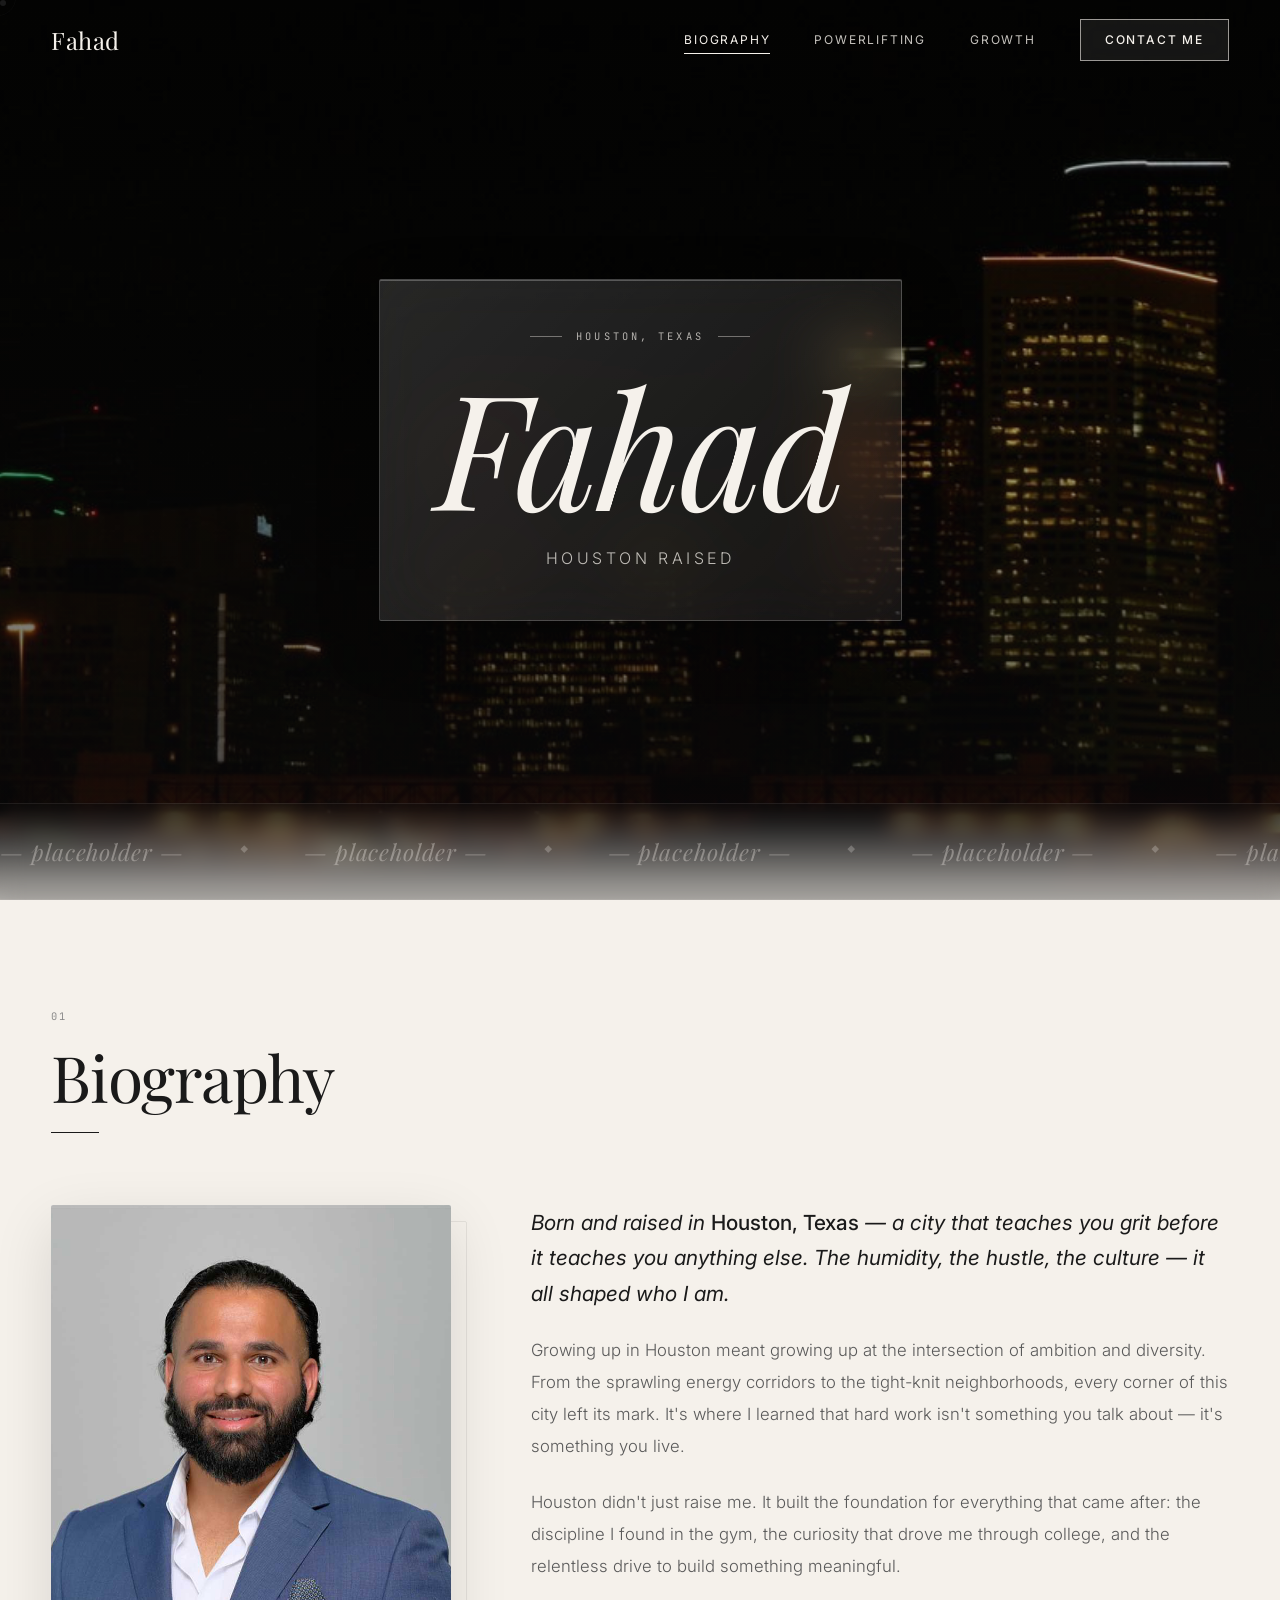
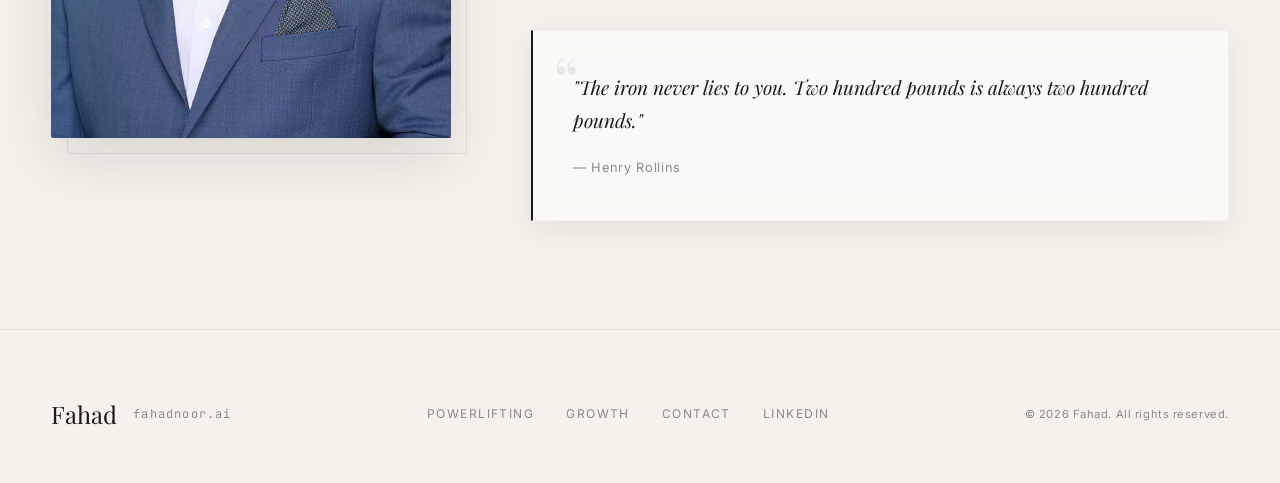
==== commit 6eec2928: "Major redesign: Light luxury with Houston skyline, glass UI, multi-page structure - Split site into " ====
--- a/index.html
+++ b/index.html
@@ -3,18 +3,18 @@
 <head>
   <meta charset="UTF-8">
   <meta name="viewport" content="width=device-width, initial-scale=1.0">
-  <title>Fahad | Personal Memoir</title>
-  <meta name="description" content="Fahad - Houston raised, University of Houston alumnus, powerlifter, and builder. A personal memoir and digital business card.">
+  <title>Fahad | fahadnoor.ai</title>
+  <meta name="description" content="Fahad - Houston raised. A personal memoir and digital business card.">
   <link rel="preconnect" href="https://fonts.googleapis.com">
   <link rel="preconnect" href="https://fonts.gstatic.com" crossorigin>
-  <link href="https://fonts.googleapis.com/css2?family=Playfair+Display:ital,wght@0,400;0,600;0,700;1,400&family=Inter:wght@300;400;500;600&family=JetBrains+Mono:wght@400&display=swap" rel="stylesheet">
+  <link href="https://fonts.googleapis.com/css2?family=Playfair+Display:ital,wght@0,400;0,500;0,600;1,400;1,500&family=Inter:wght@300;400;500;600&family=JetBrains+Mono:wght@400&display=swap" rel="stylesheet">
   <link rel="stylesheet" href="styles.css">
   <link rel="icon" type="image/svg+xml" href="data:image/svg+xml,<svg xmlns='http://www.w3.org/2000/svg' viewBox='0 0 100 100'><text y='.9em' font-size='90'>F</text></svg>">
 </head>
 <body>
   <!-- Loading Screen -->
   <div class="loader">
-    <div class="loader-logo">F.</div>
+    <div class="loader-logo">Fahad</div>
     <div class="loader-bar"></div>
   </div>
 
@@ -25,11 +25,11 @@
   <!-- Navigation -->
   <nav class="nav" id="nav">
     <div class="nav-inner">
-      <a href="#hero" class="nav-logo">F.</a>
+      <a href="index.html" class="nav-logo">Fahad</a>
       <div class="nav-links">
-        <a href="#biography" class="nav-link" data-section="biography">Biography</a>
-        <a href="#powerlifting" class="nav-link" data-section="powerlifting">Powerlifting</a>
-        <a href="#growth" class="nav-link" data-section="growth">Growth</a>
+        <a href="index.html" class="nav-link active">Biography</a>
+        <a href="powerlifting.html" class="nav-link">Powerlifting</a>
+        <a href="growth.html" class="nav-link">Growth</a>
         <a href="contact.html" class="nav-link nav-link--contact">Contact Me</a>
       </div>
       <button class="nav-toggle" id="navToggle" aria-label="Toggle menu">
@@ -40,49 +40,54 @@
 
   <!-- Mobile Menu -->
   <div class="mobile-menu" id="mobileMenu">
-    <a href="#biography" class="mobile-link">Biography</a>
-    <a href="#powerlifting" class="mobile-link">Powerlifting</a>
-    <a href="#growth" class="mobile-link">Growth</a>
+    <a href="index.html" class="mobile-link">Biography</a>
+    <a href="powerlifting.html" class="mobile-link">Powerlifting</a>
+    <a href="growth.html" class="mobile-link">Growth</a>
     <a href="contact.html" class="mobile-link mobile-link--contact">Contact Me</a>
   </div>
 
-  <!-- Hero Section -->
+  <!-- Hero Section — Houston Skyline Background with Glass Overlay -->
   <section class="hero" id="hero">
-    <div class="hero-bg">
-      <div class="hero-grain"></div>
-      <div class="hero-gradient"></div>
-    </div>
-    <div class="hero-content">
-      <div class="hero-label">Personal Memoir</div>
+    <div class="hero-bg-image"></div>
+    <div class="hero-overlay"></div>
+
+    <div class="hero-content hero-glass">
+      <div class="hero-label">Houston, Texas</div>
       <h1 class="hero-title">
         <span class="hero-title-line">Fahad</span>
       </h1>
-      <p class="hero-subtitle">Houston Raised. Iron Forged. Purpose Driven.</p>
-      <div class="hero-meta">
-        <span class="hero-meta-item">
-          <svg width="16" height="16" viewBox="0 0 24 24" fill="none" stroke="currentColor" stroke-width="2"><path d="M21 10c0 7-9 13-9 13s-9-6-9-13a9 9 0 0118 0z"/><circle cx="12" cy="10" r="3"/></svg>
-          Houston, Texas
-        </span>
-        <span class="hero-meta-divider"></span>
-        <span class="hero-meta-item">
-          <svg width="16" height="16" viewBox="0 0 24 24" fill="none" stroke="currentColor" stroke-width="2"><path d="M22 10v6M2 10l10-5 10 5-10 5z"/><path d="M6 12v5c3 3 10 3 12 0v-5"/></svg>
-          University of Houston
-        </span>
-        <span class="hero-meta-divider"></span>
-        <span class="hero-meta-item">
-          <svg width="16" height="16" viewBox="0 0 24 24" fill="none" stroke="currentColor" stroke-width="2"><circle cx="12" cy="12" r="10"/><path d="M8 12h8M12 8v8"/></svg>
-          Powerlifter
-        </span>
+      <p class="hero-subtitle">Houston Raised</p>
+    </div>
+
+    <!-- Horizontal Marquee Ticker — Placeholder -->
+    <div class="hero-marquee" aria-hidden="true">
+      <div class="marquee-track">
+        <div class="marquee-group">
+          <span class="marquee-item">— placeholder —</span>
+          <span class="marquee-sep">◆</span>
+          <span class="marquee-item">— placeholder —</span>
+          <span class="marquee-sep">◆</span>
+          <span class="marquee-item">— placeholder —</span>
+          <span class="marquee-sep">◆</span>
+          <span class="marquee-item">— placeholder —</span>
+          <span class="marquee-sep">◆</span>
+          <span class="marquee-item">— placeholder —</span>
+          <span class="marquee-sep">◆</span>
+        </div>
+        <div class="marquee-group" aria-hidden="true">
+          <span class="marquee-item">— placeholder —</span>
+          <span class="marquee-sep">◆</span>
+          <span class="marquee-item">— placeholder —</span>
+          <span class="marquee-sep">◆</span>
+          <span class="marquee-item">— placeholder —</span>
+          <span class="marquee-sep">◆</span>
+          <span class="marquee-item">— placeholder —</span>
+          <span class="marquee-sep">◆</span>
+          <span class="marquee-item">— placeholder —</span>
+          <span class="marquee-sep">◆</span>
+        </div>
       </div>
-      <a href="#biography" class="hero-scroll">
-        <span>Scroll to explore</span>
-        <div class="hero-scroll-line"></div>
-      </a>
     </div>
-    <!-- Ambient Light Orbs -->
-    <div class="hero-orb hero-orb--1"></div>
-    <div class="hero-orb hero-orb--2"></div>
-    <div class="hero-orb hero-orb--3"></div>
   </section>
 
   <!-- Biography Section -->
@@ -125,276 +130,6 @@
           </div>
         </div>
       </div>
-
-      <!-- Biography Media Gallery -->
-      <div class="media-gallery">
-        <h3 class="media-gallery-title">Moments That Matter</h3>
-        <div class="media-grid">
-          <div class="media-item" data-lightbox="assets/houston-1.jpg" data-type="image">
-            <div class="media-item-placeholder">
-              <svg width="40" height="40" viewBox="0 0 24 24" fill="none" stroke="currentColor" stroke-width="1.5"><rect x="3" y="3" width="18" height="18" rx="2"/><circle cx="8.5" cy="8.5" r="1.5"/><path d="M21 15l-5-5L5 21"/></svg>
-              <span>Drop image: houston-1.jpg</span>
-            </div>
-            <div class="media-caption"><strong>Houston Skyline</strong>The city that built the foundation</div>
-          </div>
-          <div class="media-item" data-lightbox="assets/childhood-1.jpg" data-type="image">
-            <div class="media-item-placeholder">
-              <svg width="40" height="40" viewBox="0 0 24 24" fill="none" stroke="currentColor" stroke-width="1.5"><rect x="3" y="3" width="18" height="18" rx="2"/><circle cx="8.5" cy="8.5" r="1.5"/><path d="M21 15l-5-5L5 21"/></svg>
-              <span>Drop image: childhood-1.jpg</span>
-            </div>
-            <div class="media-caption"><strong>Early Days</strong>Where it all started</div>
-          </div>
-          <div class="media-item" data-lightbox="assets/graduation.jpg" data-type="image">
-            <div class="media-item-placeholder">
-              <svg width="40" height="40" viewBox="0 0 24 24" fill="none" stroke="currentColor" stroke-width="1.5"><rect x="3" y="3" width="18" height="18" rx="2"/><circle cx="8.5" cy="8.5" r="1.5"/><path d="M21 15l-5-5L5 21"/></svg>
-              <span>Drop image: graduation.jpg</span>
-            </div>
-            <div class="media-caption"><strong>University of Houston</strong>Go Coogs</div>
-          </div>
-        </div>
-      </div>
-    </div>
-  </section>
-
-  <!-- Powerlifting Section -->
-  <section class="section section--dark" id="powerlifting">
-    <div class="container">
-      <div class="section-header">
-        <span class="section-number">02</span>
-        <h2 class="section-title">Powerlifting</h2>
-        <div class="section-line"></div>
-      </div>
-      <p class="section-intro">
-        Powerlifting isn't just a sport &mdash; it's a philosophy. Every rep is a negotiation with
-        your limits. Every PR is proof that yesterday's impossible is today's warm-up.
-      </p>
-
-      <!-- Stats Grid -->
-      <div class="stats-grid">
-        <div class="stat-card">
-          <div class="stat-icon">
-            <svg width="32" height="32" viewBox="0 0 24 24" fill="none" stroke="currentColor" stroke-width="1.5"><rect x="2" y="10" width="3" height="4" rx="1"/><rect x="19" y="10" width="3" height="4" rx="1"/><rect x="5" y="8" width="3" height="8" rx="1"/><rect x="16" y="8" width="3" height="8" rx="1"/><line x1="8" y1="12" x2="16" y2="12"/></svg>
-          </div>
-          <div class="stat-value" data-target="405">0</div>
-          <div class="stat-unit">lbs</div>
-          <div class="stat-label">Squat PR</div>
-        </div>
-        <div class="stat-card">
-          <div class="stat-icon">
-            <svg width="32" height="32" viewBox="0 0 24 24" fill="none" stroke="currentColor" stroke-width="1.5"><rect x="2" y="10" width="3" height="4" rx="1"/><rect x="19" y="10" width="3" height="4" rx="1"/><rect x="5" y="8" width="3" height="8" rx="1"/><rect x="16" y="8" width="3" height="8" rx="1"/><line x1="8" y1="12" x2="16" y2="12"/></svg>
-          </div>
-          <div class="stat-value" data-target="315">0</div>
-          <div class="stat-unit">lbs</div>
-          <div class="stat-label">Bench PR</div>
-        </div>
-        <div class="stat-card">
-          <div class="stat-icon">
-            <svg width="32" height="32" viewBox="0 0 24 24" fill="none" stroke="currentColor" stroke-width="1.5"><rect x="2" y="10" width="3" height="4" rx="1"/><rect x="19" y="10" width="3" height="4" rx="1"/><rect x="5" y="8" width="3" height="8" rx="1"/><rect x="16" y="8" width="3" height="8" rx="1"/><line x1="8" y1="12" x2="16" y2="12"/></svg>
-          </div>
-          <div class="stat-value" data-target="500">0</div>
-          <div class="stat-unit">lbs</div>
-          <div class="stat-label">Deadlift PR</div>
-        </div>
-        <div class="stat-card stat-card--total">
-          <div class="stat-icon">
-            <svg width="32" height="32" viewBox="0 0 24 24" fill="none" stroke="currentColor" stroke-width="1.5"><path d="M12 2L2 7l10 5 10-5-10-5z"/><path d="M2 17l10 5 10-5"/><path d="M2 12l10 5 10-5"/></svg>
-          </div>
-          <div class="stat-value" data-target="1220">0</div>
-          <div class="stat-unit">lbs</div>
-          <div class="stat-label">Competition Total</div>
-        </div>
-      </div>
-
-      <!-- Timeline -->
-      <div class="timeline">
-        <h3 class="timeline-title">The Journey</h3>
-        <div class="timeline-track">
-          <div class="timeline-item">
-            <div class="timeline-dot"></div>
-            <div class="timeline-content">
-              <span class="timeline-year">Year 1</span>
-              <h4>First Steps</h4>
-              <p>Walked into the gym with nothing but curiosity and a chip on my shoulder. Started learning the big three: squat, bench, deadlift.</p>
-            </div>
-          </div>
-          <div class="timeline-item">
-            <div class="timeline-dot"></div>
-            <div class="timeline-content">
-              <span class="timeline-year">Year 2</span>
-              <h4>Finding the Platform</h4>
-              <p>Entered my first competition. The nerves, the adrenaline, the community &mdash; I was hooked. Started training with purpose and programming.</p>
-            </div>
-          </div>
-          <div class="timeline-item">
-            <div class="timeline-dot"></div>
-            <div class="timeline-content">
-              <span class="timeline-year">Year 3</span>
-              <h4>Breaking Through</h4>
-              <p>Hit milestone PRs across all three lifts. Learned that strength isn't just physical &mdash; it's the mental game that separates good from great.</p>
-            </div>
-          </div>
-          <div class="timeline-item">
-            <div class="timeline-dot"></div>
-            <div class="timeline-content">
-              <span class="timeline-year">Present</span>
-              <h4>The Ongoing Pursuit</h4>
-              <p>Still chasing numbers, still pushing limits. The barbell remains the most honest mirror I've ever looked into.</p>
-            </div>
-          </div>
-        </div>
-      </div>
-
-      <!-- Philosophy -->
-      <div class="pl-philosophy">
-        <div class="pl-philosophy-card">
-          <h4>Discipline Over Motivation</h4>
-          <p>Motivation gets you to the gym once. Discipline gets you there every day at 5 AM when it's cold, dark, and your body is screaming for rest.</p>
-        </div>
-        <div class="pl-philosophy-card">
-          <h4>Trust the Process</h4>
-          <p>PRs don't happen overnight. They're built in the monotony of consistent training, proper nutrition, and showing up when nobody's watching.</p>
-        </div>
-        <div class="pl-philosophy-card">
-          <h4>Iron Sharpens Iron</h4>
-          <p>The powerlifting community is built on lifting each other up &mdash; literally and figuratively. Your training partners become your family.</p>
-        </div>
-      </div>
-
-      <!-- Powerlifting Media Gallery -->
-      <div class="media-gallery">
-        <h3 class="media-gallery-title">Proof Is in the Platform</h3>
-        <div class="media-grid">
-          <div class="media-item" data-lightbox="assets/squat-pr.jpg" data-type="image">
-            <div class="media-item-placeholder">
-              <svg width="40" height="40" viewBox="0 0 24 24" fill="none" stroke="currentColor" stroke-width="1.5"><rect x="3" y="3" width="18" height="18" rx="2"/><circle cx="8.5" cy="8.5" r="1.5"/><path d="M21 15l-5-5L5 21"/></svg>
-              <span>Drop image: squat-pr.jpg</span>
-            </div>
-            <div class="media-caption"><strong>Squat PR Day</strong>Nothing beats the feeling of a grind you didn't quit on</div>
-          </div>
-          <div class="media-item" data-lightbox="assets/comp-day.jpg" data-type="image">
-            <div class="media-item-placeholder">
-              <svg width="40" height="40" viewBox="0 0 24 24" fill="none" stroke="currentColor" stroke-width="1.5"><rect x="3" y="3" width="18" height="18" rx="2"/><circle cx="8.5" cy="8.5" r="1.5"/><path d="M21 15l-5-5L5 21"/></svg>
-              <span>Drop image: comp-day.jpg</span>
-            </div>
-            <div class="media-caption"><strong>Competition Day</strong>The platform is where preparation meets execution</div>
-          </div>
-          <div class="media-item" data-lightbox="assets/training.jpg" data-type="image">
-            <div class="media-item-placeholder">
-              <svg width="40" height="40" viewBox="0 0 24 24" fill="none" stroke="currentColor" stroke-width="1.5"><rect x="3" y="3" width="18" height="18" rx="2"/><circle cx="8.5" cy="8.5" r="1.5"/><path d="M21 15l-5-5L5 21"/></svg>
-              <span>Drop image: training.jpg</span>
-            </div>
-            <div class="media-caption"><strong>In the Trenches</strong>5 AM sessions that nobody sees</div>
-          </div>
-          <div class="media-item" data-lightbox="assets/deadlift-pr.jpg" data-type="image">
-            <div class="media-item-placeholder">
-              <svg width="40" height="40" viewBox="0 0 24 24" fill="none" stroke="currentColor" stroke-width="1.5"><rect x="3" y="3" width="18" height="18" rx="2"/><circle cx="8.5" cy="8.5" r="1.5"/><path d="M21 15l-5-5L5 21"/></svg>
-              <span>Drop image: deadlift-pr.jpg</span>
-            </div>
-            <div class="media-caption"><strong>Deadlift PR</strong>500 lbs off the floor</div>
-          </div>
-        </div>
-
-        <!-- Video Embed -->
-        <div class="video-embed">
-          <div class="video-embed-placeholder">
-            <div class="video-embed-placeholder-inner">
-              <div class="video-play-btn">
-                <svg width="28" height="28" viewBox="0 0 24 24" fill="var(--bg)" stroke="none"><polygon points="8,5 20,12 8,19"/></svg>
-              </div>
-              <span class="video-embed-label">Embed your competition highlight reel or training montage here</span>
-              <span class="video-embed-label" style="font-size:0.75rem;opacity:0.5">Replace this div with a &lt;video&gt; tag or YouTube/Instagram iframe</span>
-            </div>
-          </div>
-          <div class="video-embed-caption">Competition Highlights &mdash; Watch the full journey from first meet to current PRs</div>
-        </div>
-      </div>
-    </div>
-  </section>
-
-  <!-- Parallax Quote Divider -->
-  <section class="parallax-section">
-    <div class="parallax-bg" style="background: linear-gradient(135deg, var(--bg-deep), rgba(212,175,55,0.05));"></div>
-    <div class="parallax-overlay"></div>
-    <div class="parallax-content">
-      <p class="parallax-quote">"Strength does not come from physical capacity. It comes from an indomitable will."</p>
-      <span class="parallax-cite">Mahatma Gandhi</span>
-    </div>
-  </section>
-
-  <!-- Section Divider -->
-  <div class="section-divider"></div>
-
-  <!-- Personal Growth Section -->
-  <section class="section" id="growth">
-    <div class="container">
-      <div class="section-header">
-        <span class="section-number">03</span>
-        <h2 class="section-title">Personal Growth</h2>
-        <div class="section-line"></div>
-      </div>
-
-      <div class="growth-grid">
-        <!-- University Card -->
-        <div class="growth-card growth-card--university">
-          <div class="growth-card-icon">
-            <svg width="48" height="48" viewBox="0 0 24 24" fill="none" stroke="currentColor" stroke-width="1.5"><path d="M22 10v6M2 10l10-5 10 5-10 5z"/><path d="M6 12v5c3 3 10 3 12 0v-5"/></svg>
-          </div>
-          <h3>University of Houston</h3>
-          <span class="growth-card-tag">Alma Mater</span>
-          <p>
-            The University of Houston is where raw ambition met structure. UH didn't just give me a
-            degree &mdash; it gave me a framework for thinking, a network of driven people, and the
-            confidence to bet on myself.
-          </p>
-          <p>
-            Go Coogs. Once a Cougar, always a Cougar.
-          </p>
-          <div class="growth-card-accent"></div>
-        </div>
-
-        <!-- Mindset Card -->
-        <div class="growth-card">
-          <div class="growth-card-icon">
-            <svg width="48" height="48" viewBox="0 0 24 24" fill="none" stroke="currentColor" stroke-width="1.5"><path d="M12 2a7 7 0 017 7c0 2.38-1.19 4.47-3 5.74V17a2 2 0 01-2 2h-4a2 2 0 01-2-2v-2.26C6.19 13.47 5 11.38 5 9a7 7 0 017-7z"/><line x1="9" y1="21" x2="15" y2="21"/></svg>
-          </div>
-          <h3>Mindset</h3>
-          <span class="growth-card-tag">Philosophy</span>
-          <p>
-            Growth doesn't happen in comfort zones. Every challenge I've faced &mdash; in the gym,
-            in the classroom, in life &mdash; has been an opportunity to become a sharper version
-            of myself.
-          </p>
-        </div>
-
-        <!-- Values Card -->
-        <div class="growth-card">
-          <div class="growth-card-icon">
-            <svg width="48" height="48" viewBox="0 0 24 24" fill="none" stroke="currentColor" stroke-width="1.5"><polygon points="12 2 15.09 8.26 22 9.27 17 14.14 18.18 21.02 12 17.77 5.82 21.02 7 14.14 2 9.27 8.91 8.26 12 2"/></svg>
-          </div>
-          <h3>Core Values</h3>
-          <span class="growth-card-tag">Foundation</span>
-          <ul class="values-list">
-            <li><strong>Integrity</strong> &mdash; Do what's right when nobody's watching</li>
-            <li><strong>Relentlessness</strong> &mdash; Never settle, never coast</li>
-            <li><strong>Service</strong> &mdash; Lift others as you climb</li>
-            <li><strong>Curiosity</strong> &mdash; Stay hungry, stay learning</li>
-          </ul>
-        </div>
-
-        <!-- Houston Card -->
-        <div class="growth-card">
-          <div class="growth-card-icon">
-            <svg width="48" height="48" viewBox="0 0 24 24" fill="none" stroke="currentColor" stroke-width="1.5"><path d="M3 21h18M3 7v1a3 3 0 006 0V7m0 1a3 3 0 006 0V7m0 1a3 3 0 006 0V7H3l2-4h14l2 4M5 21V10.87M19 21V10.87"/></svg>
-          </div>
-          <h3>Houston Roots</h3>
-          <span class="growth-card-tag">Origin</span>
-          <p>
-            H-Town shaped my identity. The diversity, the food, the relentless summer heat that
-            builds character whether you want it to or not. Houston taught me that greatness
-            comes from showing up, every single day.
-          </p>
-        </div>
-      </div>
     </div>
   </section>
 
@@ -403,10 +138,12 @@
     <div class="container">
       <div class="footer-inner">
         <div class="footer-brand">
-          <span class="footer-logo">F.</span>
+          <span class="footer-logo">Fahad</span>
           <span class="footer-tagline">fahadnoor.ai</span>
         </div>
         <div class="footer-links">
+          <a href="powerlifting.html" class="footer-link">Powerlifting</a>
+          <a href="growth.html" class="footer-link">Growth</a>
           <a href="contact.html" class="footer-link">Contact</a>
           <a href="https://www.linkedin.com/in/fahadnoormohammed" target="_blank" rel="noopener" class="footer-link">LinkedIn</a>
         </div>
--- a/styles.css
+++ b/styles.css
@@ -1,5 +1,5 @@
-/* ===== LUXURY MEMOIR — FAHAD.AI ===== */
-/* Inspired by Ferrari, Porsche, Rolls-Royce */
+/* ===== FAHADNOOR.AI — LIGHT LUXURY REDESIGN ===== */
+/* Inspired by Ritz Carlton, Rolls-Royce, Hermès, Chanel, iPhone Liquid Glass */
 
 *, *::before, *::after {
   margin: 0;
@@ -8,41 +8,49 @@
 }
 
 :root {
-  /* Core Palette — Black & Gold Luxury */
-  --bg-deep: #020B13;
-  --bg: #0a0a0b;
-  --bg-elevated: #0f0f11;
-  --bg-card: #131316;
-  --bg-card-hover: #1a1a1e;
-  --surface: #1c1c20;
-  --border: #222228;
-  --border-subtle: #1a1a1e;
-
-  /* Gold System */
-  --gold: #D4AF37;
-  --gold-light: #E8C84A;
-  --gold-soft: #C8A44E;
-  --gold-dim: #8A7235;
-  --gold-glow: rgba(212, 175, 55, 0.12);
-  --gold-gradient: linear-gradient(135deg, #D4AF37 0%, #F2D06B 50%, #D4AF37 100%);
-
-  /* Text */
-  --text: #F5F5F7;
-  --text-secondary: #94949C;
-  --text-muted: #5C5C64;
-
-  /* Typography */
+  /* === Light Luxury Palette === */
+  --bg-deep: #F5F1EB;        /* Warm ivory base */
+  --bg: #FAF8F3;             /* Lighter cream */
+  --bg-elevated: #FFFFFF;    /* Pure white for elevated surfaces */
+  --bg-card: rgba(255, 255, 255, 0.55);  /* Glass card */
+  --bg-card-hover: rgba(255, 255, 255, 0.75);
+  --surface: #EDE8E0;        /* Subtle warm surface */
+
+  /* === Borders === */
+  --border: rgba(26, 26, 26, 0.08);
+  --border-subtle: rgba(26, 26, 26, 0.04);
+  --border-strong: rgba(26, 26, 26, 0.15);
+
+  /* === Glass Effect === */
+  --glass-bg: rgba(255, 255, 255, 0.6);
+  --glass-bg-strong: rgba(255, 255, 255, 0.75);
+  --glass-border: rgba(255, 255, 255, 0.8);
+  --glass-shadow: 0 8px 32px rgba(20, 20, 20, 0.08);
+  --glass-shadow-lg: 0 20px 60px rgba(20, 20, 20, 0.12);
+
+  /* === Text === */
+  --text: #1A1A1A;           /* Near black, refined */
+  --text-secondary: #5A5A5A; /* Graphite */
+  --text-muted: #8A8A8A;     /* Light graphite */
+  --text-on-dark: #F5F1EB;   /* Ivory for use on dark overlays */
+
+  /* === Accent (subtle, editorial) === */
+  --accent: #1A1A1A;         /* Just use black */
+  --accent-warm: #8B6F47;    /* Subtle bronze for rare hover states */
+  --accent-glow: rgba(26, 26, 26, 0.04);
+
+  /* === Typography === */
   --font-display: 'Playfair Display', Georgia, 'Times New Roman', serif;
   --font-body: 'Inter', -apple-system, BlinkMacSystemFont, 'Segoe UI', sans-serif;
   --font-mono: 'JetBrains Mono', 'Fira Code', monospace;
 
-  /* Motion — Porsche-inspired easing */
+  /* === Motion === */
   --ease-luxury: cubic-bezier(0.25, 0.46, 0.45, 0.94);
   --ease-smooth: cubic-bezier(0.16, 1, 0.3, 1);
   --ease-out: cubic-bezier(0, 0, 0.2, 1);
   --ease-in-out: cubic-bezier(0.645, 0.045, 0.355, 1);
 
-  /* Spacing */
+  /* === Spacing === */
   --section-pad: clamp(100px, 12vh, 160px);
   --container-max: 1280px;
 }
@@ -72,7 +80,7 @@
 }
 
 ::selection {
-  background: rgba(212, 175, 55, 0.3);
+  background: rgba(26, 26, 26, 0.12);
   color: var(--text);
 }
 
@@ -88,9 +96,9 @@
 /* ===== CUSTOM CURSOR ===== */
 .cursor-dot {
   position: fixed;
-  width: 8px;
-  height: 8px;
-  background: var(--gold);
+  width: 6px;
+  height: 6px;
+  background: var(--text);
   border-radius: 50%;
   pointer-events: none;
   z-index: 99999;
@@ -99,19 +107,20 @@
 
 .cursor-ring {
   position: fixed;
-  width: 40px;
-  height: 40px;
-  border: 1px solid rgba(212, 175, 55, 0.4);
+  width: 36px;
+  height: 36px;
+  border: 1px solid rgba(26, 26, 26, 0.3);
   border-radius: 50%;
   pointer-events: none;
   z-index: 99998;
-  transition: transform 0.25s var(--ease-luxury), width 0.3s, height 0.3s, border-color 0.3s;
+  transition: transform 0.25s var(--ease-luxury), width 0.3s, height 0.3s, border-color 0.3s, background 0.3s;
 }
 
 .cursor-ring.hover {
-  width: 60px;
-  height: 60px;
-  border-color: var(--gold);
+  width: 56px;
+  height: 56px;
+  border-color: var(--text);
+  background: rgba(26, 26, 26, 0.04);
 }
 
 /* ===== LOADING SCREEN ===== */
@@ -135,13 +144,10 @@
 
 .loader-logo {
   font-family: var(--font-display);
-  font-size: 4rem;
-  font-weight: 700;
-  background: var(--gold-gradient);
-  -webkit-background-clip: text;
-  -webkit-text-fill-color: transparent;
-  background-clip: text;
-  animation: loaderPulse 1.5s ease-in-out infinite;
+  font-size: 3rem;
+  font-weight: 400;
+  color: var(--text);
+  letter-spacing: 0.02em;
 }
 
 .loader-bar {
@@ -159,20 +165,15 @@
   top: 0;
   height: 100%;
   width: 0;
-  background: var(--gold-gradient);
-  animation: loaderFill 2s var(--ease-luxury) forwards;
-}
-
-@keyframes loaderPulse {
-  0%, 100% { opacity: 0.6; }
-  50% { opacity: 1; }
+  background: var(--text);
+  animation: loaderFill 1.5s var(--ease-luxury) forwards;
 }
 
 @keyframes loaderFill {
   to { width: 100%; }
 }
 
-/* ===== NAVIGATION ===== */
+/* ===== NAVIGATION — GLASS ===== */
 .nav {
   position: fixed;
   top: 0;
@@ -184,9 +185,10 @@
 }
 
 .nav.scrolled {
-  background: rgba(2, 11, 19, 0.88);
+  background: rgba(245, 241, 235, 0.72);
   backdrop-filter: blur(24px) saturate(180%);
   -webkit-backdrop-filter: blur(24px) saturate(180%);
+  border-bottom: 1px solid var(--border-subtle);
 }
 
 .nav-inner {
@@ -196,36 +198,32 @@
   align-items: center;
   justify-content: space-between;
   height: 80px;
-  border-bottom: 1px solid transparent;
-  transition: border-color 0.5s;
-}
-
-.nav.scrolled .nav-inner {
-  border-color: rgba(212, 175, 55, 0.08);
 }
 
 .nav-logo {
   font-family: var(--font-display);
   font-size: 1.5rem;
-  font-weight: 700;
-  background: var(--gold-gradient);
-  -webkit-background-clip: text;
-  -webkit-text-fill-color: transparent;
-  background-clip: text;
-  letter-spacing: -0.02em;
+  font-weight: 400;
+  color: var(--text);
+  letter-spacing: 0.02em;
+  transition: opacity 0.3s;
+}
+
+.nav-logo:hover {
+  opacity: 0.6;
 }
 
 .nav-links {
   display: flex;
-  gap: 40px;
+  gap: 44px;
   align-items: center;
 }
 
 .nav-link {
-  font-size: 0.8rem;
+  font-size: 0.75rem;
   font-weight: 400;
   color: var(--text-secondary);
-  letter-spacing: 0.12em;
+  letter-spacing: 0.15em;
   text-transform: uppercase;
   transition: color 0.4s;
   position: relative;
@@ -239,7 +237,7 @@
   left: 0;
   width: 0;
   height: 1px;
-  background: var(--gold);
+  background: var(--text);
   transition: width 0.4s var(--ease-smooth);
 }
 
@@ -254,10 +252,10 @@
 }
 
 .nav-link--contact {
-  border: 1px solid var(--gold-dim);
-  color: var(--gold) !important;
+  border: 1px solid var(--text);
+  color: var(--text) !important;
   padding: 10px 24px;
-  border-radius: 2px;
+  border-radius: 0;
   font-weight: 500;
   letter-spacing: 0.15em;
   transition: all 0.4s var(--ease-luxury);
@@ -266,9 +264,40 @@
 .nav-link--contact::after { display: none; }
 
 .nav-link--contact:hover {
-  background: var(--gold);
+  background: var(--text);
   color: var(--bg-deep) !important;
-  border-color: var(--gold);
+}
+
+/* Nav on hero (when not scrolled) - lighter look over image */
+.nav:not(.scrolled) .nav-logo,
+.nav:not(.scrolled) .nav-link {
+  color: var(--text-on-dark);
+}
+
+.nav:not(.scrolled) .nav-link {
+  color: rgba(245, 241, 235, 0.8);
+}
+
+.nav:not(.scrolled) .nav-link:hover,
+.nav:not(.scrolled) .nav-link.active {
+  color: var(--text-on-dark);
+}
+
+.nav:not(.scrolled) .nav-link::after {
+  background: var(--text-on-dark);
+}
+
+.nav:not(.scrolled) .nav-link--contact {
+  border-color: rgba(245, 241, 235, 0.6);
+  color: var(--text-on-dark) !important;
+  background: rgba(255, 255, 255, 0.08);
+  backdrop-filter: blur(12px);
+}
+
+.nav:not(.scrolled) .nav-link--contact:hover {
+  background: var(--text-on-dark);
+  color: var(--text) !important;
+  border-color: var(--text-on-dark);
 }
 
 .nav-toggle {
@@ -284,8 +313,12 @@
 .nav-toggle span {
   width: 28px;
   height: 1px;
-  background: var(--gold);
-  transition: transform 0.4s var(--ease-smooth), opacity 0.3s;
+  background: var(--text);
+  transition: transform 0.4s var(--ease-smooth), opacity 0.3s, background 0.3s;
+}
+
+.nav:not(.scrolled) .nav-toggle span {
+  background: var(--text-on-dark);
 }
 
 .nav-toggle.active span:nth-child(1) { transform: rotate(45deg) translate(5px, 5px); }
@@ -297,8 +330,9 @@
   display: none;
   position: fixed;
   inset: 0;
-  background: rgba(2, 11, 19, 0.97);
+  background: rgba(245, 241, 235, 0.96);
   backdrop-filter: blur(30px);
+  -webkit-backdrop-filter: blur(30px);
   padding: 120px 48px 48px;
   flex-direction: column;
   justify-content: center;
@@ -326,16 +360,16 @@
 }
 
 .mobile-link:hover {
-  color: var(--gold);
+  color: var(--text);
   padding-left: 16px;
 }
 
 .mobile-link--contact {
-  color: var(--gold);
-  border-bottom: 1px solid var(--gold-dim);
-}
-
-/* ===== HERO — CINEMATIC FULLSCREEN ===== */
+  color: var(--text);
+  border-bottom: 1px solid var(--border-strong);
+}
+
+/* ===== HERO — CINEMATIC WITH HOUSTON SKYLINE ===== */
 .hero {
   position: relative;
   height: 100vh;
@@ -344,94 +378,79 @@
   align-items: center;
   justify-content: center;
   overflow: hidden;
-}
-
-.hero-bg {
+  background: #0a0a0b;
+}
+
+.hero-bg-image {
   position: absolute;
   inset: 0;
-}
-
-.hero-grain {
-  position: absolute;
-  inset: 0;
-  opacity: 0.025;
-  pointer-events: none;
-  z-index: 3;
-}
-
-.hero-gradient {
+  background-image: url('assets/houston-skyline.jpg');
+  background-size: cover;
+  background-position: center 60%;
+  background-repeat: no-repeat;
+  opacity: 0;
+  animation: heroBgFadeIn 2s var(--ease-luxury) 0.3s forwards;
+  transform: scale(1.05);
+  animation-name: heroBgFadeIn, heroBgZoom;
+  animation-duration: 2s, 20s;
+  animation-delay: 0.3s, 0.3s;
+  animation-fill-mode: forwards, forwards;
+  animation-timing-function: var(--ease-luxury), ease-out;
+}
+
+@keyframes heroBgFadeIn {
+  to { opacity: 1; }
+}
+
+@keyframes heroBgZoom {
+  from { transform: scale(1.05); }
+  to { transform: scale(1); }
+}
+
+.hero-overlay {
   position: absolute;
   inset: 0;
   background:
-    radial-gradient(ellipse 120% 60% at 50% -10%, rgba(212, 175, 55, 0.07) 0%, transparent 60%),
-    radial-gradient(ellipse 80% 60% at 80% 120%, rgba(212, 175, 55, 0.04) 0%, transparent 50%),
-    linear-gradient(180deg, transparent 60%, var(--bg-deep) 100%);
-  z-index: 2;
-}
-
-/* Ambient light orbs */
-.hero-orb {
-  position: absolute;
-  border-radius: 50%;
-  filter: blur(60px);
-  opacity: 0.1;
+    linear-gradient(180deg,
+      rgba(10, 10, 11, 0.2) 0%,
+      rgba(10, 10, 11, 0.35) 40%,
+      rgba(10, 10, 11, 0.65) 90%,
+      rgba(245, 241, 235, 1) 100%);
   z-index: 1;
-  animation: orbFloat 12s ease-in-out infinite;
-  will-change: transform;
-}
-
-.hero-orb--1 {
-  width: 500px;
-  height: 500px;
-  background: radial-gradient(circle, rgba(212, 175, 55, 0.3) 0%, transparent 70%);
-  top: -15%;
-  left: -10%;
-  animation-delay: 0s;
-}
-
-.hero-orb--2 {
-  width: 400px;
-  height: 400px;
-  background: radial-gradient(circle, rgba(212, 175, 55, 0.2) 0%, transparent 70%);
-  bottom: -10%;
-  right: -5%;
-  animation-delay: -4s;
-}
-
-.hero-orb--3 {
-  width: 300px;
-  height: 300px;
-  background: radial-gradient(circle, rgba(180, 140, 50, 0.15) 0%, transparent 70%);
-  top: 40%;
-  left: 60%;
-  animation-delay: -8s;
-}
-
-@keyframes orbFloat {
-  0%, 100% { transform: translate(0, 0) scale(1); }
-  33% { transform: translate(30px, -20px) scale(1.05); }
-  66% { transform: translate(-20px, 15px) scale(0.95); }
 }
 
 .hero-content {
   position: relative;
   z-index: 10;
   text-align: center;
-  padding: 0 24px;
-  max-width: 900px;
+  padding: 48px clamp(24px, 5vw, 56px);
+  max-width: 720px;
+  margin: 0 24px;
+}
+
+/* Glass card for hero content — iPhone Liquid Glass */
+.hero-glass {
+  background: linear-gradient(135deg,
+    rgba(255, 255, 255, 0.14) 0%,
+    rgba(255, 255, 255, 0.06) 100%);
+  backdrop-filter: blur(30px) saturate(180%);
+  -webkit-backdrop-filter: blur(30px) saturate(180%);
+  border: 1px solid rgba(255, 255, 255, 0.18);
+  border-radius: 2px;
+  box-shadow:
+    0 20px 60px rgba(0, 0, 0, 0.25),
+    inset 0 1px 0 rgba(255, 255, 255, 0.25);
 }
 
 .hero-content > * {
   opacity: 0;
-  transform: translateY(50px);
+  transform: translateY(30px);
   animation: heroReveal 1s var(--ease-luxury) forwards;
 }
 
-.hero-content > *:nth-child(1) { animation-delay: 0.4s; }
-.hero-content > *:nth-child(2) { animation-delay: 0.6s; }
-.hero-content > *:nth-child(3) { animation-delay: 0.8s; }
-.hero-content > *:nth-child(4) { animation-delay: 1.0s; }
-.hero-content > *:nth-child(5) { animation-delay: 1.2s; }
+.hero-content > *:nth-child(1) { animation-delay: 1.2s; }
+.hero-content > *:nth-child(2) { animation-delay: 1.5s; }
+.hero-content > *:nth-child(3) { animation-delay: 1.8s; }
 
 @keyframes heroReveal {
   to { opacity: 1; transform: translateY(0); }
@@ -439,131 +458,127 @@
 
 .hero-label {
   font-family: var(--font-mono);
-  font-size: 0.7rem;
-  letter-spacing: 0.35em;
+  font-size: 0.65rem;
+  letter-spacing: 0.3em;
   text-transform: uppercase;
-  color: var(--gold);
-  margin-bottom: 28px;
+  color: rgba(245, 241, 235, 0.7);
+  margin-bottom: 24px;
   display: flex;
   align-items: center;
   justify-content: center;
-  gap: 16px;
+  gap: 14px;
 }
 
 .hero-label::before,
 .hero-label::after {
   content: '';
-  width: 40px;
+  width: 32px;
   height: 1px;
-  background: var(--gold-dim);
+  background: rgba(245, 241, 235, 0.4);
 }
 
 .hero-title {
   font-family: var(--font-display);
-  font-size: clamp(5rem, 14vw, 12rem);
-  font-weight: 700;
-  line-height: 0.9;
-  letter-spacing: -0.04em;
-  margin-bottom: 28px;
+  font-size: clamp(4.5rem, 13vw, 10rem);
+  font-weight: 400;
+  line-height: 0.95;
+  letter-spacing: -0.02em;
+  margin-bottom: 24px;
 }
 
 .hero-title-line {
   display: block;
-  background: linear-gradient(135deg, var(--text) 0%, var(--gold) 40%, var(--gold-light) 60%, var(--text) 100%);
-  background-size: 200% auto;
-  -webkit-background-clip: text;
-  -webkit-text-fill-color: transparent;
-  background-clip: text;
-  animation: shimmer 8s ease-in-out infinite alternate;
-}
-
-@keyframes shimmer {
-  0% { background-position: 0% center; }
-  100% { background-position: 100% center; }
+  color: var(--text-on-dark);
+  font-style: italic;
 }
 
 .hero-subtitle {
-  font-size: clamp(0.95rem, 2vw, 1.15rem);
-  color: var(--text-secondary);
+  font-size: clamp(0.85rem, 1.6vw, 1rem);
+  color: rgba(245, 241, 235, 0.75);
   font-weight: 300;
-  letter-spacing: 0.15em;
+  letter-spacing: 0.22em;
   text-transform: uppercase;
-  margin-bottom: 48px;
-}
-
-.hero-meta {
+  margin-bottom: 0;
+}
+
+/* ===== HORIZONTAL MARQUEE TICKER ===== */
+.hero-marquee {
+  position: absolute;
+  bottom: 0;
+  left: 0;
+  right: 0;
+  padding: 28px 0;
+  overflow: hidden;
+  z-index: 10;
+  pointer-events: none;
+  border-top: 1px solid rgba(245, 241, 235, 0.08);
+  border-bottom: 1px solid rgba(245, 241, 235, 0.08);
+  background: rgba(10, 10, 11, 0.3);
+  backdrop-filter: blur(10px);
+  -webkit-backdrop-filter: blur(10px);
+  opacity: 0;
+  animation: marqueeFadeIn 1.5s var(--ease-luxury) 2.2s forwards;
+}
+
+@keyframes marqueeFadeIn {
+  to { opacity: 1; }
+}
+
+.marquee-track {
+  display: flex;
+  width: fit-content;
+  animation: marqueeScroll 50s linear infinite;
+  will-change: transform;
+}
+
+.marquee-group {
   display: flex;
   align-items: center;
-  justify-content: center;
-  gap: 32px;
-  flex-wrap: wrap;
-  margin-bottom: 72px;
-}
-
-.hero-meta-item {
-  display: flex;
-  align-items: center;
-  gap: 8px;
-  font-size: 0.8rem;
-  color: var(--text-muted);
-  letter-spacing: 0.05em;
-}
-
-.hero-meta-item svg { color: var(--gold-dim); }
-
-.hero-meta-divider {
-  width: 4px;
-  height: 4px;
-  background: var(--gold-dim);
-  border-radius: 50%;
-}
-
-.hero-scroll {
-  display: inline-flex;
-  flex-direction: column;
-  align-items: center;
-  gap: 12px;
-  font-size: 0.65rem;
-  color: var(--text-muted);
-  letter-spacing: 0.25em;
-  text-transform: uppercase;
-  transition: color 0.4s;
-}
-
-.hero-scroll:hover { color: var(--gold); }
-
-.hero-scroll-line {
-  width: 1px;
-  height: 48px;
-  background: linear-gradient(to bottom, var(--gold-dim), transparent);
-  animation: scrollPulse 2.5s ease-in-out infinite;
-}
-
-@keyframes scrollPulse {
-  0%, 100% { opacity: 0.3; transform: scaleY(0.6); transform-origin: top; }
-  50% { opacity: 1; transform: scaleY(1); }
+  flex-shrink: 0;
+  gap: 56px;
+  padding-right: 56px;
+}
+
+.marquee-item {
+  font-family: var(--font-display);
+  font-size: clamp(1rem, 1.8vw, 1.5rem);
+  font-weight: 400;
+  font-style: italic;
+  color: rgba(245, 241, 235, 0.35);
+  letter-spacing: 0.04em;
+  white-space: nowrap;
+}
+
+.marquee-sep {
+  font-size: 0.5rem;
+  color: rgba(245, 241, 235, 0.25);
+  transform: translateY(-2px);
+}
+
+@keyframes marqueeScroll {
+  0% { transform: translateX(0); }
+  100% { transform: translateX(-50%); }
 }
 
 /* ===== SECTION SYSTEM ===== */
 .section {
   padding: var(--section-pad) 0;
   position: relative;
+  background: var(--bg-deep);
 }
 
 .section--dark {
-  background: var(--bg-elevated);
+  background: var(--bg);
 }
 
 .section--accent {
-  background: linear-gradient(180deg, var(--bg-deep) 0%, rgba(212, 175, 55, 0.03) 50%, var(--bg-deep) 100%);
-}
-
-/* Cinematic section divider */
+  background: var(--surface);
+}
+
 .section-divider {
   width: 100%;
   height: 1px;
-  background: linear-gradient(90deg, transparent, var(--gold-dim), transparent);
-  opacity: 0.4;
+  background: var(--border);
 }
 
 .section-header {
@@ -573,7 +588,7 @@
 .section-number {
   font-family: var(--font-mono);
   font-size: 0.65rem;
-  color: var(--gold);
+  color: var(--text-muted);
   letter-spacing: 0.2em;
   display: block;
   margin-bottom: 16px;
@@ -582,16 +597,17 @@
 .section-title {
   font-family: var(--font-display);
   font-size: clamp(2.5rem, 6vw, 4rem);
-  font-weight: 700;
-  letter-spacing: -0.03em;
+  font-weight: 400;
+  letter-spacing: -0.02em;
   margin-bottom: 20px;
   line-height: 1.1;
+  color: var(--text);
 }
 
 .section-line {
   width: 48px;
   height: 1px;
-  background: var(--gold-gradient);
+  background: var(--text);
 }
 
 .section-intro {
@@ -603,6 +619,39 @@
   font-weight: 300;
 }
 
+/* ===== PAGE HERO (Sub-Pages) ===== */
+.page-hero {
+  position: relative;
+  padding: 180px 0 100px;
+  overflow: hidden;
+  background: var(--bg-deep);
+}
+
+.page-hero-content {
+  position: relative;
+  z-index: 2;
+  max-width: 800px;
+}
+
+.page-hero-title {
+  font-family: var(--font-display);
+  font-size: clamp(3.5rem, 8vw, 6rem);
+  font-weight: 400;
+  font-style: italic;
+  letter-spacing: -0.02em;
+  margin: 16px 0 24px;
+  line-height: 1.05;
+  color: var(--text);
+}
+
+.page-hero-sub {
+  font-size: 1.1rem;
+  color: var(--text-secondary);
+  max-width: 620px;
+  line-height: 1.9;
+  font-weight: 300;
+}
+
 /* ===== BIOGRAPHY — EDITORIAL LAYOUT ===== */
 .bio-grid {
   display: grid;
@@ -618,19 +667,11 @@
 
 .bio-portrait-frame {
   aspect-ratio: 3/4;
-  border-radius: 4px;
+  border-radius: 2px;
   overflow: hidden;
-  background: var(--bg-card);
-  position: relative;
-}
-
-.bio-portrait-frame::after {
-  content: '';
-  position: absolute;
-  inset: 0;
-  border: 1px solid rgba(212, 175, 55, 0.15);
-  border-radius: 4px;
-  pointer-events: none;
+  background: var(--bg-elevated);
+  position: relative;
+  box-shadow: var(--glass-shadow-lg);
 }
 
 .bio-portrait-img {
@@ -649,20 +690,15 @@
   align-items: center;
   justify-content: center;
   gap: 16px;
-  background:
-    linear-gradient(135deg, rgba(212, 175, 55, 0.03) 0%, transparent 50%),
-    var(--bg-card);
+  background: var(--surface);
 }
 
 .bio-portrait-initial {
   font-family: var(--font-display);
   font-size: 8rem;
-  font-weight: 700;
-  background: var(--gold-gradient);
-  -webkit-background-clip: text;
-  -webkit-text-fill-color: transparent;
-  background-clip: text;
-  opacity: 0.2;
+  font-weight: 400;
+  color: var(--text-muted);
+  opacity: 0.3;
 }
 
 .bio-portrait-hint {
@@ -678,8 +714,8 @@
   right: -16px;
   width: 100%;
   height: 100%;
-  border: 1px solid rgba(212, 175, 55, 0.1);
-  border-radius: 4px;
+  border: 1px solid var(--border);
+  border-radius: 2px;
   z-index: -1;
 }
 
@@ -692,27 +728,30 @@
 }
 
 .bio-lead {
-  font-size: 1.25rem !important;
+  font-size: 1.3rem !important;
   color: var(--text) !important;
   font-weight: 400 !important;
-  line-height: 1.8 !important;
+  line-height: 1.7 !important;
+  font-style: italic;
 }
 
 .bio-lead strong {
-  background: var(--gold-gradient);
-  -webkit-background-clip: text;
-  -webkit-text-fill-color: transparent;
-  background-clip: text;
-  font-weight: 600;
+  color: var(--text);
+  font-weight: 500;
+  font-style: normal;
 }
 
 .bio-quote {
   margin-top: 48px;
   padding: 40px;
-  background: linear-gradient(135deg, rgba(212, 175, 55, 0.04) 0%, transparent 100%);
-  border-left: 2px solid var(--gold);
-  border-radius: 0 4px 4px 0;
-  position: relative;
+  background: var(--glass-bg);
+  backdrop-filter: blur(12px);
+  -webkit-backdrop-filter: blur(12px);
+  border: 1px solid var(--border-subtle);
+  border-left: 2px solid var(--text);
+  border-radius: 0 2px 2px 0;
+  position: relative;
+  box-shadow: var(--glass-shadow);
 }
 
 .bio-quote::before {
@@ -722,8 +761,8 @@
   left: 20px;
   font-family: var(--font-display);
   font-size: 4rem;
-  color: var(--gold);
-  opacity: 0.15;
+  color: var(--text);
+  opacity: 0.08;
   line-height: 1;
 }
 
@@ -734,6 +773,7 @@
   color: var(--text);
   margin-bottom: 16px;
   line-height: 1.7;
+  font-weight: 400;
 }
 
 .bio-quote cite {
@@ -743,7 +783,7 @@
   letter-spacing: 0.05em;
 }
 
-/* ===== MEDIA GALLERY — CINEMATIC ===== */
+/* ===== MEDIA GALLERY ===== */
 .media-gallery {
   margin-top: 72px;
 }
@@ -751,7 +791,8 @@
 .media-gallery-title {
   font-family: var(--font-display);
   font-size: 1.5rem;
-  font-weight: 600;
+  font-weight: 400;
+  font-style: italic;
   margin-bottom: 32px;
   color: var(--text);
 }
@@ -759,21 +800,24 @@
 .media-grid {
   display: grid;
   grid-template-columns: repeat(3, 1fr);
-  gap: 12px;
+  gap: 16px;
 }
 
 .media-item {
   position: relative;
-  border-radius: 4px;
+  border-radius: 2px;
   overflow: hidden;
-  background: var(--bg-card);
+  background: var(--glass-bg);
+  backdrop-filter: blur(12px);
+  -webkit-backdrop-filter: blur(12px);
+  border: 1px solid var(--border-subtle);
   transition: transform 0.6s var(--ease-luxury), box-shadow 0.6s;
   cursor: pointer;
 }
 
 .media-item:hover {
-  transform: scale(1.02);
-  box-shadow: 0 24px 64px rgba(0,0,0,0.4);
+  transform: translateY(-4px);
+  box-shadow: var(--glass-shadow-lg);
 }
 
 .media-item img,
@@ -786,7 +830,7 @@
 
 .media-item:hover img,
 .media-item:hover video {
-  transform: scale(1.08);
+  transform: scale(1.05);
 }
 
 .media-item-placeholder {
@@ -797,11 +841,11 @@
   align-items: center;
   justify-content: center;
   gap: 10px;
-  background: linear-gradient(135deg, var(--bg-card), var(--surface));
+  background: var(--surface);
 }
 
 .media-item-placeholder svg {
-  color: var(--gold-dim);
+  color: var(--text-muted);
   opacity: 0.4;
 }
 
@@ -815,22 +859,26 @@
   padding: 16px 20px;
   font-size: 0.8rem;
   color: var(--text-secondary);
+  border-top: 1px solid var(--border-subtle);
 }
 
 .media-caption strong {
   display: block;
   color: var(--text);
   margin-bottom: 4px;
-  font-weight: 600;
+  font-weight: 500;
   font-size: 0.85rem;
 }
 
 /* Video Embed */
 .video-embed {
   margin-top: 48px;
-  border-radius: 4px;
+  border-radius: 2px;
   overflow: hidden;
-  background: var(--bg-card);
+  background: var(--glass-bg);
+  backdrop-filter: blur(12px);
+  -webkit-backdrop-filter: blur(12px);
+  border: 1px solid var(--border-subtle);
   position: relative;
 }
 
@@ -853,7 +901,7 @@
 .video-embed-placeholder {
   position: relative;
   padding-bottom: 56.25%;
-  background: linear-gradient(135deg, var(--bg-card), var(--surface));
+  background: var(--surface);
 }
 
 .video-embed-placeholder-inner {
@@ -867,22 +915,23 @@
 }
 
 .video-play-btn {
-  width: 80px;
-  height: 80px;
+  width: 76px;
+  height: 76px;
   border-radius: 50%;
-  background: rgba(212, 175, 55, 0.15);
-  border: 1px solid rgba(212, 175, 55, 0.3);
+  background: var(--glass-bg-strong);
+  backdrop-filter: blur(12px);
+  -webkit-backdrop-filter: blur(12px);
+  border: 1px solid var(--border);
   display: flex;
   align-items: center;
   justify-content: center;
   transition: all 0.5s var(--ease-luxury);
-  backdrop-filter: blur(10px);
 }
 
 .video-embed:hover .video-play-btn {
-  background: var(--gold);
-  border-color: var(--gold);
-  transform: scale(1.1);
+  background: var(--text);
+  border-color: var(--text);
+  transform: scale(1.05);
 }
 
 .video-embed:hover .video-play-btn svg {
@@ -902,20 +951,22 @@
   color: var(--text-secondary);
 }
 
-/* ===== STATS — FERRARI-INSPIRED ===== */
+/* ===== STATS — EDITORIAL GRID ===== */
 .stats-grid {
   display: grid;
   grid-template-columns: repeat(4, 1fr);
   gap: 2px;
   margin-bottom: 96px;
-  background: var(--border-subtle);
-  border-radius: 4px;
+  background: var(--border);
+  border-radius: 2px;
   overflow: hidden;
 }
 
 .stat-card {
-  background: var(--bg-card);
-  padding: 48px 32px;
+  background: var(--glass-bg);
+  backdrop-filter: blur(12px);
+  -webkit-backdrop-filter: blur(12px);
+  padding: 56px 32px;
   text-align: center;
   transition: background 0.5s var(--ease-luxury);
   position: relative;
@@ -929,12 +980,12 @@
   transform: translateX(-50%);
   width: 0;
   height: 2px;
-  background: var(--gold-gradient);
+  background: var(--text);
   transition: width 0.5s var(--ease-smooth);
 }
 
 .stat-card:hover {
-  background: var(--bg-card-hover);
+  background: var(--glass-bg-strong);
 }
 
 .stat-card:hover::after {
@@ -942,19 +993,19 @@
 }
 
 .stat-card--total {
-  background: linear-gradient(180deg, var(--bg-card) 0%, rgba(212, 175, 55, 0.06) 100%);
+  background: linear-gradient(180deg, var(--glass-bg-strong) 0%, var(--bg-elevated) 100%);
 }
 
 .stat-icon {
-  color: var(--gold);
+  color: var(--text);
   margin-bottom: 20px;
-  opacity: 0.6;
+  opacity: 0.5;
 }
 
 .stat-value {
   font-family: var(--font-display);
-  font-size: clamp(2.5rem, 4vw, 3.5rem);
-  font-weight: 700;
+  font-size: clamp(2.75rem, 4.5vw, 3.75rem);
+  font-weight: 400;
   color: var(--text);
   line-height: 1;
 }
@@ -962,7 +1013,7 @@
 .stat-unit {
   font-family: var(--font-mono);
   font-size: 0.7rem;
-  color: var(--gold);
+  color: var(--text-muted);
   font-weight: 400;
   letter-spacing: 0.15em;
   text-transform: uppercase;
@@ -971,7 +1022,7 @@
 
 .stat-label {
   font-size: 0.8rem;
-  color: var(--text-muted);
+  color: var(--text-secondary);
   margin-top: 12px;
   letter-spacing: 0.03em;
 }
@@ -984,8 +1035,10 @@
 .timeline-title {
   font-family: var(--font-display);
   font-size: 1.75rem;
-  font-weight: 600;
+  font-weight: 400;
+  font-style: italic;
   margin-bottom: 48px;
+  color: var(--text);
 }
 
 .timeline-track {
@@ -1000,7 +1053,7 @@
   top: 8px;
   bottom: 8px;
   width: 1px;
-  background: linear-gradient(to bottom, var(--gold), var(--gold-dim), var(--border));
+  background: linear-gradient(to bottom, var(--text), var(--border));
 }
 
 .timeline-item {
@@ -1018,33 +1071,35 @@
   height: 15px;
   border-radius: 50%;
   background: var(--bg-deep);
-  border: 1.5px solid var(--gold);
+  border: 1.5px solid var(--text);
   z-index: 1;
   transition: all 0.4s;
 }
 
 .timeline-item:first-child .timeline-dot {
-  background: var(--gold);
-  box-shadow: 0 0 20px rgba(212, 175, 55, 0.3);
+  background: var(--text);
 }
 
 .timeline-content {
   padding: 32px;
-  background: var(--bg-card);
+  background: var(--glass-bg);
+  backdrop-filter: blur(12px);
+  -webkit-backdrop-filter: blur(12px);
   border: 1px solid var(--border-subtle);
-  border-radius: 4px;
-  transition: border-color 0.4s, transform 0.4s var(--ease-luxury);
+  border-radius: 2px;
+  transition: border-color 0.4s, transform 0.4s var(--ease-luxury), box-shadow 0.4s;
 }
 
 .timeline-content:hover {
-  border-color: rgba(212, 175, 55, 0.2);
+  border-color: var(--border);
   transform: translateX(8px);
+  box-shadow: var(--glass-shadow);
 }
 
 .timeline-year {
   font-family: var(--font-mono);
   font-size: 0.65rem;
-  color: var(--gold);
+  color: var(--text-muted);
   letter-spacing: 0.15em;
   text-transform: uppercase;
 }
@@ -1052,7 +1107,10 @@
 .timeline-content h4 {
   font-family: var(--font-display);
   font-size: 1.25rem;
+  font-weight: 400;
+  font-style: italic;
   margin: 10px 0 14px;
+  color: var(--text);
 }
 
 .timeline-content p {
@@ -1062,19 +1120,21 @@
   font-weight: 300;
 }
 
-/* ===== PHILOSOPHY CARDS — ROLLS-ROYCE INSPIRED ===== */
+/* ===== PHILOSOPHY CARDS ===== */
 .pl-philosophy {
   display: grid;
   grid-template-columns: repeat(3, 1fr);
   gap: 2px;
-  background: var(--border-subtle);
-  border-radius: 4px;
+  background: var(--border);
+  border-radius: 2px;
   overflow: hidden;
 }
 
 .pl-philosophy-card {
-  padding: 48px 36px;
-  background: var(--bg-card);
+  padding: 56px 36px;
+  background: var(--glass-bg);
+  backdrop-filter: blur(12px);
+  -webkit-backdrop-filter: blur(12px);
   transition: background 0.5s;
   position: relative;
 }
@@ -1086,13 +1146,14 @@
   left: 0;
   right: 0;
   height: 1px;
-  background: var(--gold-gradient);
+  background: var(--text);
   transform: scaleX(0);
+  transform-origin: left;
   transition: transform 0.6s var(--ease-smooth);
 }
 
 .pl-philosophy-card:hover {
-  background: var(--bg-card-hover);
+  background: var(--glass-bg-strong);
 }
 
 .pl-philosophy-card:hover::before {
@@ -1101,15 +1162,17 @@
 
 .pl-philosophy-card h4 {
   font-family: var(--font-display);
-  font-size: 1.15rem;
+  font-size: 1.25rem;
+  font-weight: 400;
+  font-style: italic;
   margin-bottom: 16px;
-  color: var(--gold);
+  color: var(--text);
 }
 
 .pl-philosophy-card p {
   font-size: 0.9rem;
   color: var(--text-secondary);
-  line-height: 1.8;
+  line-height: 1.85;
   font-weight: 300;
 }
 
@@ -1122,56 +1185,61 @@
 
 .growth-card {
   padding: 48px;
-  background: var(--bg-card);
+  background: var(--glass-bg);
+  backdrop-filter: blur(12px);
+  -webkit-backdrop-filter: blur(12px);
   border: 1px solid var(--border-subtle);
-  border-radius: 4px;
+  border-radius: 2px;
   position: relative;
   overflow: hidden;
-  transition: border-color 0.5s, transform 0.5s var(--ease-luxury);
+  transition: border-color 0.5s, transform 0.5s var(--ease-luxury), box-shadow 0.5s;
 }
 
 .growth-card:hover {
-  border-color: rgba(212, 175, 55, 0.2);
+  border-color: var(--border);
   transform: translateY(-4px);
+  box-shadow: var(--glass-shadow-lg);
 }
 
 .growth-card--university {
   grid-column: 1 / -1;
-  background:
-    linear-gradient(135deg, rgba(212, 175, 55, 0.04) 0%, transparent 60%),
-    var(--bg-card);
-  border-color: rgba(212, 175, 55, 0.15);
+  background: linear-gradient(135deg, var(--glass-bg-strong) 0%, var(--bg-elevated) 100%);
+  border-color: var(--border);
 }
 
 .growth-card-icon {
-  color: var(--gold);
+  color: var(--text);
   margin-bottom: 24px;
-  opacity: 0.7;
+  opacity: 0.6;
 }
 
 .growth-card h3 {
   font-family: var(--font-display);
   font-size: 1.5rem;
+  font-weight: 400;
+  font-style: italic;
   margin-bottom: 8px;
+  color: var(--text);
 }
 
 .growth-card-tag {
   display: inline-block;
   font-family: var(--font-mono);
   font-size: 0.6rem;
-  color: var(--gold);
+  color: var(--text-muted);
   letter-spacing: 0.15em;
   text-transform: uppercase;
   margin-bottom: 20px;
   padding: 4px 12px;
-  background: var(--gold-glow);
+  background: var(--accent-glow);
+  border: 1px solid var(--border-subtle);
   border-radius: 2px;
 }
 
 .growth-card p {
   font-size: 0.95rem;
   color: var(--text-secondary);
-  line-height: 1.8;
+  line-height: 1.85;
   margin-bottom: 12px;
   font-weight: 300;
 }
@@ -1184,7 +1252,7 @@
   right: -40px;
   width: 250px;
   height: 250px;
-  background: radial-gradient(circle, rgba(212, 175, 55, 0.06) 0%, transparent 70%);
+  background: radial-gradient(circle, var(--accent-glow) 0%, transparent 70%);
   pointer-events: none;
 }
 
@@ -1210,7 +1278,7 @@
   top: 10px;
   width: 8px;
   height: 1px;
-  background: var(--gold);
+  background: var(--text);
 }
 
 .values-list li strong {
@@ -1263,7 +1331,7 @@
   transform: scale(1);
 }
 
-/* ===== PARALLAX IMAGE SECTIONS ===== */
+/* ===== PARALLAX SECTION ===== */
 .parallax-section {
   position: relative;
   height: 60vh;
@@ -1285,12 +1353,7 @@
 .parallax-overlay {
   position: absolute;
   inset: 0;
-  background: linear-gradient(
-    180deg,
-    rgba(2, 11, 19, 0.7) 0%,
-    rgba(2, 11, 19, 0.4) 50%,
-    rgba(2, 11, 19, 0.8) 100%
-  );
+  background: linear-gradient(180deg, rgba(245,241,235,0.8) 0%, rgba(245,241,235,0.4) 50%, rgba(245,241,235,0.8) 100%);
 }
 
 .parallax-content {
@@ -1312,7 +1375,7 @@
 
 .parallax-cite {
   font-size: 0.8rem;
-  color: var(--gold);
+  color: var(--text-muted);
   letter-spacing: 0.1em;
 }
 
@@ -1321,8 +1384,9 @@
   position: fixed;
   inset: 0;
   z-index: 100000;
-  background: rgba(2, 11, 19, 0.95);
+  background: rgba(26, 26, 26, 0.85);
   backdrop-filter: blur(20px);
+  -webkit-backdrop-filter: blur(20px);
   display: flex;
   align-items: center;
   justify-content: center;
@@ -1341,7 +1405,7 @@
 .lightbox-overlay video {
   max-width: 90vw;
   max-height: 85vh;
-  border-radius: 4px;
+  border-radius: 2px;
   object-fit: contain;
 }
 
@@ -1352,8 +1416,8 @@
   width: 48px;
   height: 48px;
   border-radius: 50%;
-  background: rgba(255,255,255,0.05);
-  border: 1px solid rgba(255,255,255,0.1);
+  background: rgba(255,255,255,0.1);
+  border: 1px solid rgba(255,255,255,0.2);
   color: white;
   font-size: 1.25rem;
   cursor: pointer;
@@ -1364,9 +1428,7 @@
 }
 
 .lightbox-close:hover {
-  background: rgba(212, 175, 55, 0.15);
-  border-color: var(--gold-dim);
-  color: var(--gold);
+  background: rgba(255,255,255,0.2);
 }
 
 .lightbox-caption {
@@ -1374,7 +1436,7 @@
   bottom: 32px;
   left: 50%;
   transform: translateX(-50%);
-  color: var(--text-secondary);
+  color: rgba(255,255,255,0.8);
   font-size: 0.85rem;
   text-align: center;
   max-width: 600px;
@@ -1382,20 +1444,9 @@
 
 /* ===== FOOTER ===== */
 .footer {
-  padding: 64px 0;
-  border-top: 1px solid var(--border-subtle);
-  position: relative;
-}
-
-.footer::before {
-  content: '';
-  position: absolute;
-  top: -1px;
-  left: 50%;
-  transform: translateX(-50%);
-  width: 60px;
-  height: 1px;
-  background: var(--gold-gradient);
+  padding: 64px 0 48px;
+  border-top: 1px solid var(--border);
+  background: var(--bg-deep);
 }
 
 .footer-inner {
@@ -1415,11 +1466,8 @@
 .footer-logo {
   font-family: var(--font-display);
   font-size: 1.5rem;
-  font-weight: 700;
-  background: var(--gold-gradient);
-  -webkit-background-clip: text;
-  -webkit-text-fill-color: transparent;
-  background-clip: text;
+  font-weight: 400;
+  color: var(--text);
 }
 
 .footer-tagline {
@@ -1435,14 +1483,14 @@
 }
 
 .footer-link {
-  font-size: 0.8rem;
+  font-size: 0.75rem;
   color: var(--text-muted);
-  letter-spacing: 0.08em;
+  letter-spacing: 0.12em;
   text-transform: uppercase;
   transition: color 0.4s;
 }
 
-.footer-link:hover { color: var(--gold); }
+.footer-link:hover { color: var(--text); }
 
 .footer-copy {
   font-size: 0.7rem;
@@ -1456,6 +1504,7 @@
   .stats-grid { grid-template-columns: repeat(2, 1fr); }
   .pl-philosophy { grid-template-columns: 1fr; }
   .media-grid { grid-template-columns: repeat(2, 1fr); }
+  .growth-grid { grid-template-columns: 1fr; }
 }
 
 @media (max-width: 768px) {
@@ -1474,8 +1523,6 @@
 
   .stats-grid { grid-template-columns: repeat(2, 1fr); }
 
-  .growth-grid { grid-template-columns: 1fr; }
-
   .section { padding: clamp(64px, 8vh, 100px) 0; }
 
   .footer-inner {
@@ -1487,11 +1534,12 @@
   .media-grid { grid-template-columns: 1fr; }
 
   .parallax-bg { background-attachment: scroll; }
+
+  .nav-logo { font-size: 1.25rem; }
 }
 
 @media (max-width: 480px) {
-  .hero-meta { flex-direction: column; gap: 12px; }
-  .hero-meta-divider { display: none; }
   .stats-grid { gap: 1px; }
-  .stat-card { padding: 32px 16px; }
-}
+  .stat-card { padding: 36px 16px; }
+  .hero-content { padding: 36px 24px; }
+}
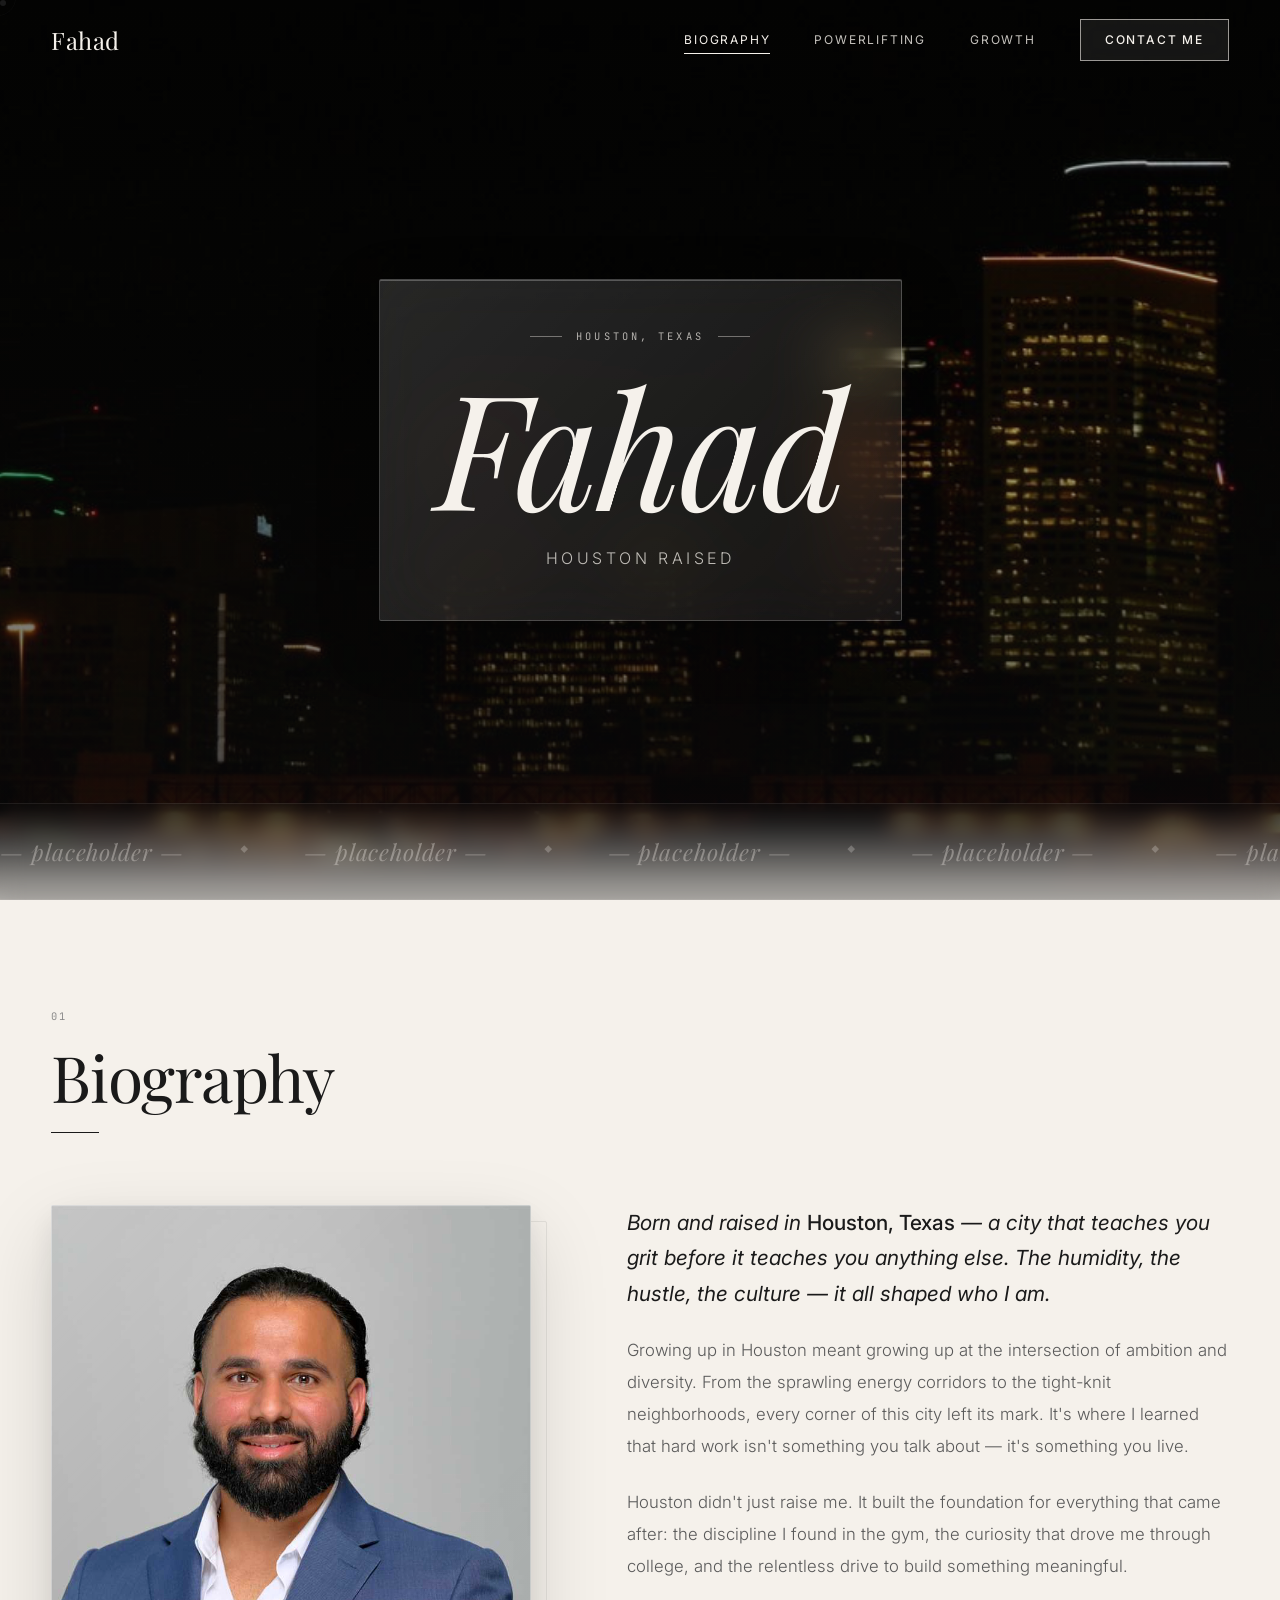
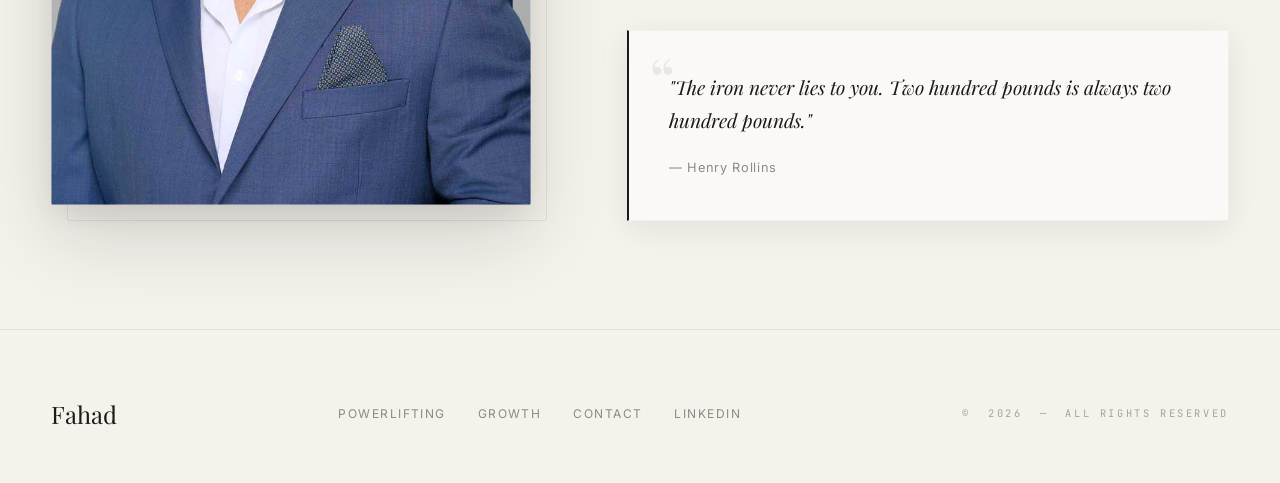
==== commit 59d5e840: "Enhance bio portrait, refine footer with sleek typography - Larger bio portrait (480px, 4/5 aspect) " ====
--- a/index.html
+++ b/index.html
@@ -139,7 +139,6 @@
       <div class="footer-inner">
         <div class="footer-brand">
           <span class="footer-logo">Fahad</span>
-          <span class="footer-tagline">fahadnoor.ai</span>
         </div>
         <div class="footer-links">
           <a href="powerlifting.html" class="footer-link">Powerlifting</a>
@@ -147,7 +146,7 @@
           <a href="contact.html" class="footer-link">Contact</a>
           <a href="https://www.linkedin.com/in/fahadnoormohammed" target="_blank" rel="noopener" class="footer-link">LinkedIn</a>
         </div>
-        <p class="footer-copy">&copy; 2026 Fahad. All rights reserved.</p>
+        <p class="footer-copy">&copy;&nbsp;&nbsp;2026&nbsp;&nbsp;&mdash;&nbsp;&nbsp;ALL&nbsp;RIGHTS&nbsp;RESERVED</p>
       </div>
     </div>
   </footer>
--- a/styles.css
+++ b/styles.css
@@ -655,8 +655,8 @@
 /* ===== BIOGRAPHY — EDITORIAL LAYOUT ===== */
 .bio-grid {
   display: grid;
-  grid-template-columns: 400px 1fr;
-  gap: 80px;
+  grid-template-columns: 480px 1fr;
+  gap: 96px;
   align-items: start;
 }
 
@@ -666,20 +666,59 @@
 }
 
 .bio-portrait-frame {
-  aspect-ratio: 3/4;
+  aspect-ratio: 4/5;
   border-radius: 2px;
   overflow: hidden;
   background: var(--bg-elevated);
   position: relative;
-  box-shadow: var(--glass-shadow-lg);
+  box-shadow:
+    0 30px 80px rgba(20, 20, 20, 0.15),
+    0 10px 30px rgba(20, 20, 20, 0.08),
+    0 0 0 1px rgba(255, 255, 255, 0.6) inset;
+  transform: translateZ(0);
+  transition: transform 0.8s var(--ease-luxury), box-shadow 0.8s;
+}
+
+.bio-portrait-frame::before {
+  content: '';
+  position: absolute;
+  inset: 0;
+  background: linear-gradient(
+    135deg,
+    rgba(255, 255, 255, 0.18) 0%,
+    transparent 35%,
+    transparent 65%,
+    rgba(26, 26, 26, 0.08) 100%
+  );
+  z-index: 2;
+  pointer-events: none;
+  mix-blend-mode: overlay;
+}
+
+.bio-portrait-frame::after {
+  content: '';
+  position: absolute;
+  inset: 0;
+  border: 1px solid rgba(255, 255, 255, 0.35);
+  z-index: 3;
+  pointer-events: none;
+}
+
+.bio-portrait-frame:hover {
+  transform: translateY(-6px) translateZ(0);
+  box-shadow:
+    0 40px 100px rgba(20, 20, 20, 0.2),
+    0 14px 36px rgba(20, 20, 20, 0.1),
+    0 0 0 1px rgba(255, 255, 255, 0.6) inset;
 }
 
 .bio-portrait-img {
   width: 100%;
   height: 100%;
   object-fit: cover;
-  object-position: center top;
+  object-position: center 20%;
   display: block;
+  filter: contrast(1.02) saturate(1.05);
 }
 
 .bio-portrait-placeholder {
@@ -1493,9 +1532,13 @@
 .footer-link:hover { color: var(--text); }
 
 .footer-copy {
-  font-size: 0.7rem;
+  font-family: var(--font-mono);
+  font-size: 0.65rem;
   color: var(--text-muted);
-  letter-spacing: 0.05em;
+  letter-spacing: 0.25em;
+  font-weight: 400;
+  text-transform: uppercase;
+  opacity: 0.75;
 }
 
 /* ===== RESPONSIVE ===== */
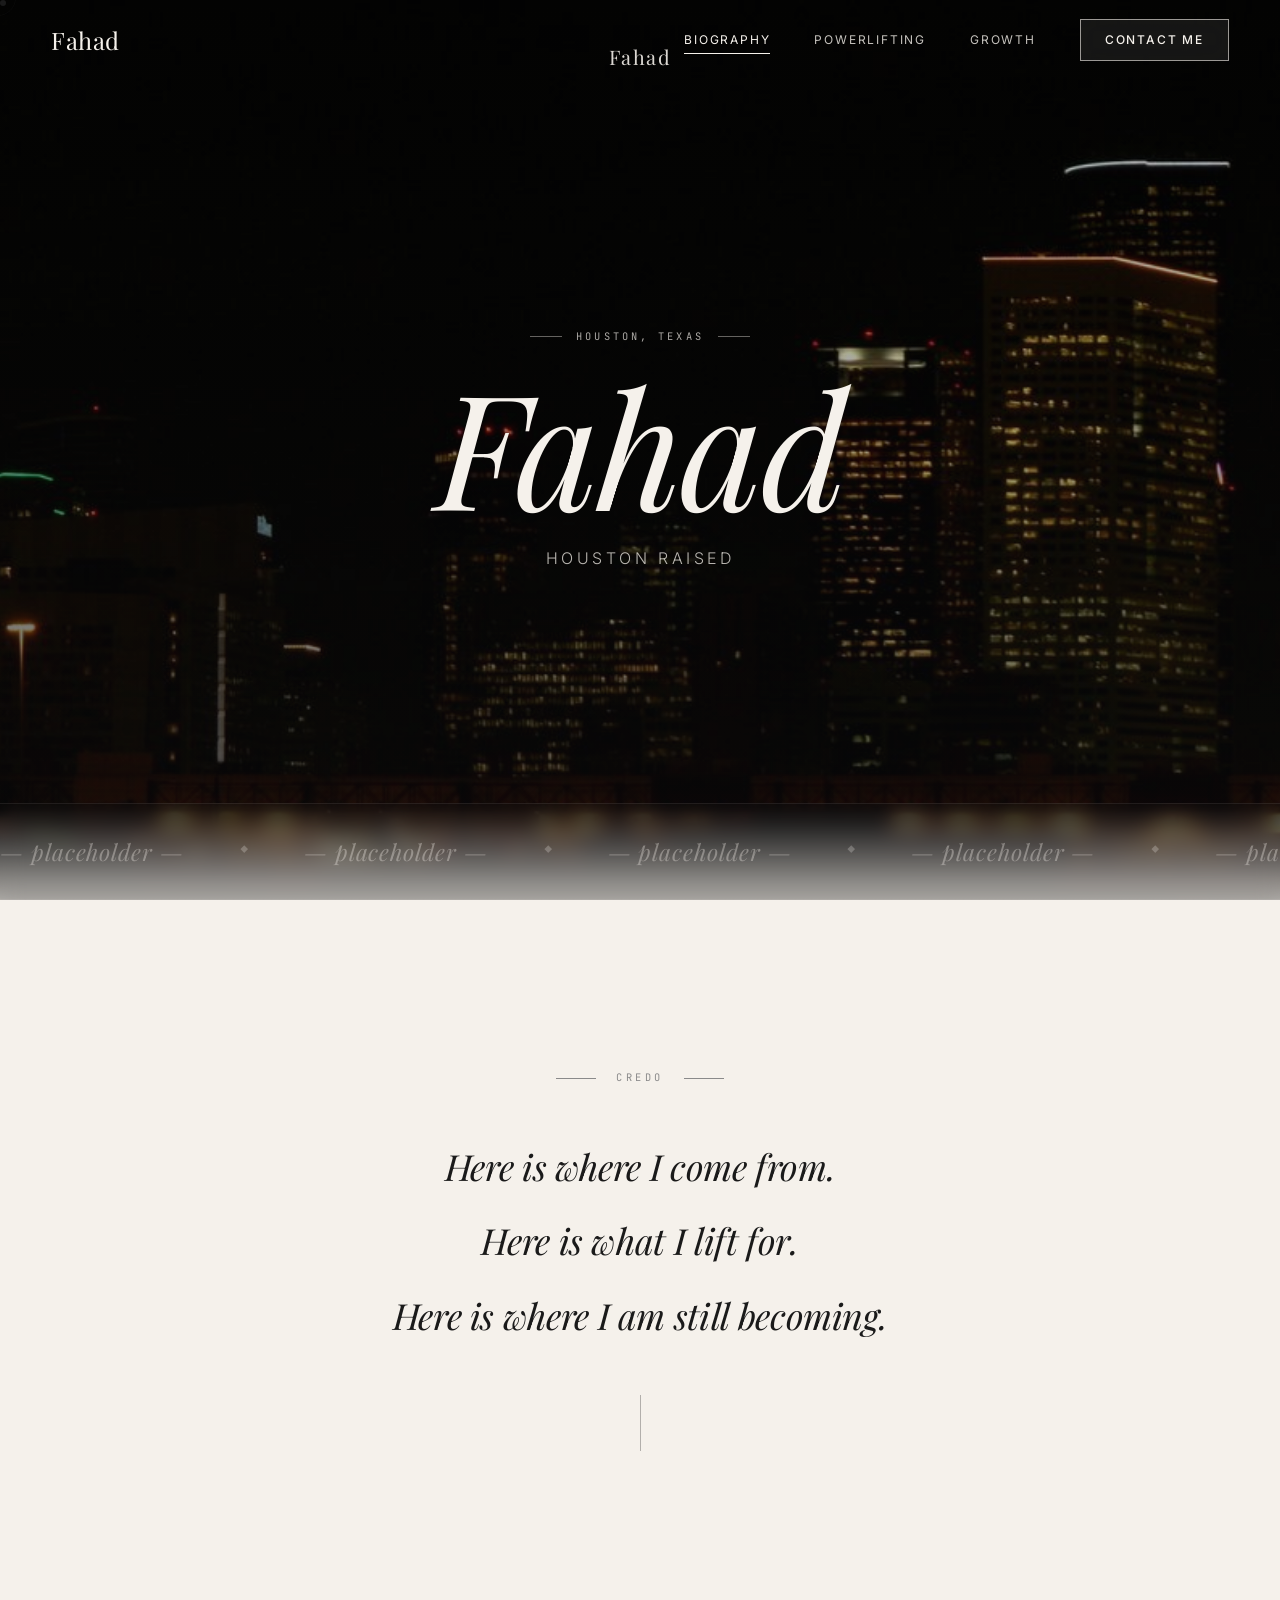
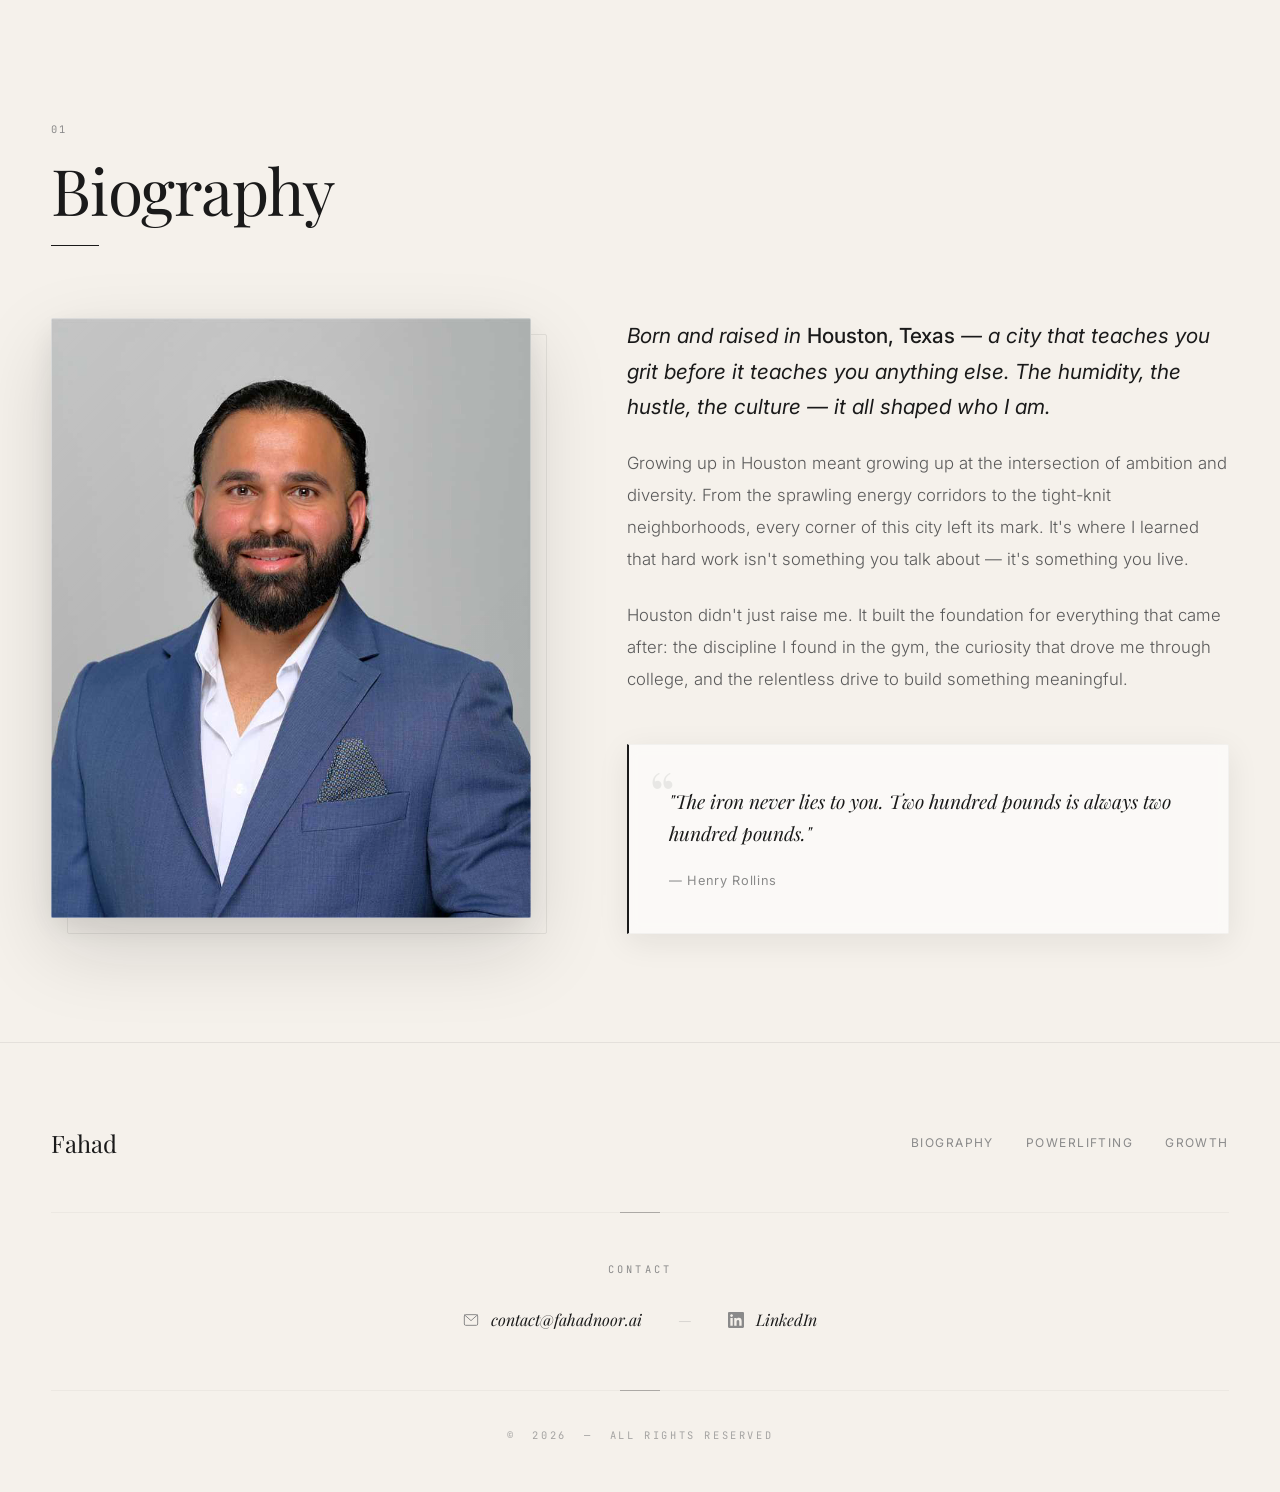
==== commit 4c868794: "Add centralized Contact block + 4 reviewable luxury features FOOTER + MOBILE CONTACT: - Centralized " ====
--- a/index.html
+++ b/index.html
@@ -22,8 +22,8 @@
   <div class="cursor-dot"></div>
   <div class="cursor-ring"></div>
 
-  <!-- Navigation -->
-  <nav class="nav" id="nav">
+  <!-- Navigation (FEATURE B: starts hidden on hero, reveals after scroll) -->
+  <nav class="nav on-hero" id="nav">
     <div class="nav-inner">
       <a href="index.html" class="nav-logo">Fahad</a>
       <div class="nav-links">
@@ -40,16 +40,31 @@
 
   <!-- Mobile Menu -->
   <div class="mobile-menu" id="mobileMenu">
-    <a href="index.html" class="mobile-link">Biography</a>
-    <a href="powerlifting.html" class="mobile-link">Powerlifting</a>
-    <a href="growth.html" class="mobile-link">Growth</a>
-    <a href="contact.html" class="mobile-link mobile-link--contact">Contact Me</a>
+    <div class="mobile-nav-links">
+      <a href="index.html" class="mobile-link">Biography</a>
+      <a href="powerlifting.html" class="mobile-link">Powerlifting</a>
+      <a href="growth.html" class="mobile-link">Growth</a>
+    </div>
+    <div class="mobile-contact">
+      <span class="mobile-contact-label">Contact</span>
+      <a href="https://mail.google.com/mail/?view=cm&amp;fs=1&amp;to=fahad.mnoor97@gmail.com&amp;su=Hello%20from%20fahadnoor.ai" target="_blank" rel="noopener noreferrer" class="mobile-contact-link">
+        <svg width="18" height="18" viewBox="0 0 24 24" fill="none" stroke="currentColor" stroke-width="1.5"><rect x="2" y="4" width="20" height="16" rx="2"/><path d="M22 4L12 13 2 4"/></svg>
+        <span>contact@fahadnoor.ai</span>
+      </a>
+      <a href="https://www.linkedin.com/in/fahadnoormohammed/" target="_blank" rel="noopener noreferrer" class="mobile-contact-link">
+        <svg width="18" height="18" viewBox="0 0 24 24" fill="currentColor"><path d="M20.447 20.452h-3.554v-5.569c0-1.328-.027-3.037-1.852-3.037-1.853 0-2.136 1.445-2.136 2.939v5.667H9.351V9h3.414v1.561h.046c.477-.9 1.637-1.85 3.37-1.85 3.601 0 4.267 2.37 4.267 5.455v6.286zM5.337 7.433c-1.144 0-2.063-.926-2.063-2.065 0-1.138.92-2.063 2.063-2.063 1.14 0 2.064.925 2.064 2.063 0 1.139-.925 2.065-2.064 2.065zm1.782 13.019H3.555V9h3.564v11.452zM22.225 0H1.771C.792 0 0 .774 0 1.729v20.542C0 23.227.792 24 1.771 24h20.451C23.2 24 24 23.227 24 22.271V1.729C24 .774 23.2 0 22.222 0h.003z"/></svg>
+        <span>LinkedIn</span>
+      </a>
+    </div>
   </div>
 
   <!-- Hero Section — Houston Skyline Background with Glass Overlay -->
   <section class="hero" id="hero">
     <div class="hero-bg-image"></div>
     <div class="hero-overlay"></div>
+
+    <!-- FEATURE B: Hero wordmark (visible when nav is hidden) -->
+    <div class="hero-wordmark">Fahad</div>
 
     <div class="hero-content hero-glass">
       <div class="hero-label">Houston, Texas</div>
@@ -86,6 +101,23 @@
           <span class="marquee-item">— placeholder —</span>
           <span class="marquee-sep">◆</span>
         </div>
+      </div>
+    </div>
+  </section>
+
+  <!-- ================================================================ -->
+  <!-- FEATURE A: CREDO BLOCK (Gary Sheng inspired)                     -->
+  <!-- ================================================================ -->
+  <section class="credo-section">
+    <div class="container">
+      <div class="credo">
+        <span class="credo-eyebrow">Credo</span>
+        <div class="credo-lines">
+          <p class="credo-line">Here is where I come from.</p>
+          <p class="credo-line">Here is what I lift for.</p>
+          <p class="credo-line">Here is where I am still becoming.</p>
+        </div>
+        <div class="credo-rule"></div>
       </div>
     </div>
   </section>
@@ -136,18 +168,33 @@
   <!-- Footer -->
   <footer class="footer">
     <div class="container">
-      <div class="footer-inner">
+      <div class="footer-top">
         <div class="footer-brand">
           <span class="footer-logo">Fahad</span>
         </div>
         <div class="footer-links">
+          <a href="index.html" class="footer-link">Biography</a>
           <a href="powerlifting.html" class="footer-link">Powerlifting</a>
           <a href="growth.html" class="footer-link">Growth</a>
-          <a href="contact.html" class="footer-link">Contact</a>
-          <a href="https://www.linkedin.com/in/fahadnoormohammed" target="_blank" rel="noopener" class="footer-link">LinkedIn</a>
-        </div>
-        <p class="footer-copy">&copy;&nbsp;&nbsp;2026&nbsp;&nbsp;&mdash;&nbsp;&nbsp;ALL&nbsp;RIGHTS&nbsp;RESERVED</p>
-      </div>
+        </div>
+      </div>
+
+      <div class="footer-contact">
+        <span class="footer-contact-label">Contact</span>
+        <div class="footer-contact-links">
+          <a href="https://mail.google.com/mail/?view=cm&amp;fs=1&amp;to=fahad.mnoor97@gmail.com&amp;su=Hello%20from%20fahadnoor.ai" target="_blank" rel="noopener noreferrer" class="footer-contact-link" aria-label="Email">
+            <svg width="16" height="16" viewBox="0 0 24 24" fill="none" stroke="currentColor" stroke-width="1.5"><rect x="2" y="4" width="20" height="16" rx="2"/><path d="M22 4L12 13 2 4"/></svg>
+            <span>contact@fahadnoor.ai</span>
+          </a>
+          <span class="footer-contact-divider">&mdash;</span>
+          <a href="https://www.linkedin.com/in/fahadnoormohammed/" target="_blank" rel="noopener noreferrer" class="footer-contact-link" aria-label="LinkedIn">
+            <svg width="16" height="16" viewBox="0 0 24 24" fill="currentColor"><path d="M20.447 20.452h-3.554v-5.569c0-1.328-.027-3.037-1.852-3.037-1.853 0-2.136 1.445-2.136 2.939v5.667H9.351V9h3.414v1.561h.046c.477-.9 1.637-1.85 3.37-1.85 3.601 0 4.267 2.37 4.267 5.455v6.286zM5.337 7.433c-1.144 0-2.063-.926-2.063-2.065 0-1.138.92-2.063 2.063-2.063 1.14 0 2.064.925 2.064 2.063 0 1.139-.925 2.065-2.064 2.065zm1.782 13.019H3.555V9h3.564v11.452zM22.225 0H1.771C.792 0 0 .774 0 1.729v20.542C0 23.227.792 24 1.771 24h20.451C23.2 24 24 23.227 24 22.271V1.729C24 .774 23.2 0 22.222 0h.003z"/></svg>
+            <span>LinkedIn</span>
+          </a>
+        </div>
+      </div>
+
+      <p class="footer-copy">&copy;&nbsp;&nbsp;2026&nbsp;&nbsp;&mdash;&nbsp;&nbsp;ALL&nbsp;RIGHTS&nbsp;RESERVED</p>
     </div>
   </footer>
 
--- a/styles.css
+++ b/styles.css
@@ -430,16 +430,10 @@
 
 /* Glass card for hero content — iPhone Liquid Glass */
 .hero-glass {
-  background: linear-gradient(135deg,
-    rgba(255, 255, 255, 0.14) 0%,
-    rgba(255, 255, 255, 0.06) 100%);
-  backdrop-filter: blur(30px) saturate(180%);
-  -webkit-backdrop-filter: blur(30px) saturate(180%);
-  border: 1px solid rgba(255, 255, 255, 0.18);
-  border-radius: 2px;
-  box-shadow:
-    0 20px 60px rgba(0, 0, 0, 0.25),
-    inset 0 1px 0 rgba(255, 255, 255, 0.25);
+  background: transparent;
+  border: none;
+  border-radius: 0;
+  box-shadow: none;
 }
 
 .hero-content > * {
@@ -784,8 +778,8 @@
   margin-top: 48px;
   padding: 40px;
   background: var(--glass-bg);
-  backdrop-filter: blur(12px);
-  -webkit-backdrop-filter: blur(12px);
+  backdrop-filter: blur(6px);
+  -webkit-backdrop-filter: blur(6px);
   border: 1px solid var(--border-subtle);
   border-left: 2px solid var(--text);
   border-radius: 0 2px 2px 0;
@@ -847,8 +841,8 @@
   border-radius: 2px;
   overflow: hidden;
   background: var(--glass-bg);
-  backdrop-filter: blur(12px);
-  -webkit-backdrop-filter: blur(12px);
+  backdrop-filter: blur(6px);
+  -webkit-backdrop-filter: blur(6px);
   border: 1px solid var(--border-subtle);
   transition: transform 0.6s var(--ease-luxury), box-shadow 0.6s;
   cursor: pointer;
@@ -915,8 +909,8 @@
   border-radius: 2px;
   overflow: hidden;
   background: var(--glass-bg);
-  backdrop-filter: blur(12px);
-  -webkit-backdrop-filter: blur(12px);
+  backdrop-filter: blur(6px);
+  -webkit-backdrop-filter: blur(6px);
   border: 1px solid var(--border-subtle);
   position: relative;
 }
@@ -958,8 +952,8 @@
   height: 76px;
   border-radius: 50%;
   background: var(--glass-bg-strong);
-  backdrop-filter: blur(12px);
-  -webkit-backdrop-filter: blur(12px);
+  backdrop-filter: blur(6px);
+  -webkit-backdrop-filter: blur(6px);
   border: 1px solid var(--border);
   display: flex;
   align-items: center;
@@ -1003,8 +997,8 @@
 
 .stat-card {
   background: var(--glass-bg);
-  backdrop-filter: blur(12px);
-  -webkit-backdrop-filter: blur(12px);
+  backdrop-filter: blur(6px);
+  -webkit-backdrop-filter: blur(6px);
   padding: 56px 32px;
   text-align: center;
   transition: background 0.5s var(--ease-luxury);
@@ -1122,8 +1116,8 @@
 .timeline-content {
   padding: 32px;
   background: var(--glass-bg);
-  backdrop-filter: blur(12px);
-  -webkit-backdrop-filter: blur(12px);
+  backdrop-filter: blur(6px);
+  -webkit-backdrop-filter: blur(6px);
   border: 1px solid var(--border-subtle);
   border-radius: 2px;
   transition: border-color 0.4s, transform 0.4s var(--ease-luxury), box-shadow 0.4s;
@@ -1172,8 +1166,8 @@
 .pl-philosophy-card {
   padding: 56px 36px;
   background: var(--glass-bg);
-  backdrop-filter: blur(12px);
-  -webkit-backdrop-filter: blur(12px);
+  backdrop-filter: blur(6px);
+  -webkit-backdrop-filter: blur(6px);
   transition: background 0.5s;
   position: relative;
 }
@@ -1225,8 +1219,8 @@
 .growth-card {
   padding: 48px;
   background: var(--glass-bg);
-  backdrop-filter: blur(12px);
-  -webkit-backdrop-filter: blur(12px);
+  backdrop-filter: blur(6px);
+  -webkit-backdrop-filter: blur(6px);
   border: 1px solid var(--border-subtle);
   border-radius: 2px;
   position: relative;
@@ -1483,17 +1477,18 @@
 
 /* ===== FOOTER ===== */
 .footer {
-  padding: 64px 0 48px;
+  padding: 80px 0 48px;
   border-top: 1px solid var(--border);
   background: var(--bg-deep);
 }
 
-.footer-inner {
+.footer-top {
   display: flex;
   align-items: center;
   justify-content: space-between;
   flex-wrap: wrap;
   gap: 20px;
+  padding-bottom: 48px;
 }
 
 .footer-brand {
@@ -1531,6 +1526,83 @@
 
 .footer-link:hover { color: var(--text); }
 
+/* === FOOTER CONTACT — CENTRALIZED === */
+.footer-contact {
+  display: flex;
+  flex-direction: column;
+  align-items: center;
+  gap: 20px;
+  padding: 48px 0;
+  border-top: 1px solid var(--border-subtle);
+  border-bottom: 1px solid var(--border-subtle);
+  margin-bottom: 36px;
+  position: relative;
+}
+
+.footer-contact::before,
+.footer-contact::after {
+  content: '';
+  position: absolute;
+  left: 50%;
+  transform: translateX(-50%);
+  width: 40px;
+  height: 1px;
+  background: var(--text);
+  opacity: 0.3;
+}
+
+.footer-contact::before { top: -1px; }
+.footer-contact::after { bottom: -1px; }
+
+.footer-contact-label {
+  font-family: var(--font-mono);
+  font-size: 0.65rem;
+  color: var(--text-muted);
+  letter-spacing: 0.3em;
+  text-transform: uppercase;
+}
+
+.footer-contact-links {
+  display: flex;
+  align-items: center;
+  gap: 32px;
+  flex-wrap: wrap;
+  justify-content: center;
+}
+
+.footer-contact-link {
+  display: inline-flex;
+  align-items: center;
+  gap: 12px;
+  font-family: var(--font-display);
+  font-size: 1rem;
+  font-style: italic;
+  color: var(--text);
+  transition: color 0.4s, transform 0.4s var(--ease-luxury);
+  padding: 8px 4px;
+}
+
+.footer-contact-link svg {
+  color: var(--text-muted);
+  transition: color 0.4s, transform 0.4s var(--ease-luxury);
+}
+
+.footer-contact-link:hover {
+  color: var(--text);
+}
+
+.footer-contact-link:hover svg {
+  color: var(--text);
+  transform: translateX(2px);
+}
+
+.footer-contact-divider {
+  color: var(--text-muted);
+  opacity: 0.4;
+  font-family: var(--font-display);
+  font-size: 1rem;
+}
+
 .footer-copy {
   font-family: var(--font-mono);
   font-size: 0.65rem;
@@ -1539,6 +1611,320 @@
   font-weight: 400;
   text-transform: uppercase;
   opacity: 0.75;
+  text-align: center;
+  display: block;
+}
+
+/* === MOBILE CONTACT INSIDE HAMBURGER === */
+.mobile-menu {
+  padding: 100px 48px 40px;
+  justify-content: flex-start;
+  gap: 0;
+}
+
+.mobile-nav-links {
+  display: flex;
+  flex-direction: column;
+  gap: 0;
+  margin-bottom: 40px;
+}
+
+.mobile-contact {
+  display: flex;
+  flex-direction: column;
+  gap: 16px;
+  padding-top: 36px;
+  border-top: 1px solid var(--border-subtle);
+  position: relative;
+}
+
+.mobile-contact::before {
+  content: '';
+  position: absolute;
+  top: -1px;
+  left: 0;
+  width: 40px;
+  height: 1px;
+  background: var(--text);
+  opacity: 0.4;
+}
+
+.mobile-contact-label {
+  font-family: var(--font-mono);
+  font-size: 0.65rem;
+  color: var(--text-muted);
+  letter-spacing: 0.3em;
+  text-transform: uppercase;
+  margin-bottom: 4px;
+}
+
+.mobile-contact-link {
+  display: inline-flex;
+  align-items: center;
+  gap: 14px;
+  font-family: var(--font-display);
+  font-size: 1.35rem;
+  font-style: italic;
+  color: var(--text);
+  padding: 10px 0;
+  transition: color 0.3s, padding-left 0.4s var(--ease-smooth);
+}
+
+.mobile-contact-link svg {
+  color: var(--text-muted);
+  transition: color 0.3s;
+  flex-shrink: 0;
+}
+
+.mobile-contact-link:hover {
+  color: var(--text);
+  padding-left: 8px;
+}
+
+.mobile-contact-link:hover svg {
+  color: var(--text);
+}
+
+/* ================================================================ */
+/* FEATURE A: CREDO BLOCK (Gary Sheng)                              */
+/* ================================================================ */
+.credo-section {
+  padding: clamp(120px, 18vh, 200px) 0;
+  background: var(--bg-deep);
+}
+
+.credo {
+  max-width: 720px;
+  margin: 0 auto;
+  text-align: center;
+  padding: 0 24px;
+}
+
+.credo-eyebrow {
+  font-family: var(--font-mono);
+  font-size: 0.65rem;
+  letter-spacing: 0.35em;
+  text-transform: uppercase;
+  color: var(--text-muted);
+  display: inline-block;
+  margin-bottom: 56px;
+  position: relative;
+}
+
+.credo-eyebrow::before,
+.credo-eyebrow::after {
+  content: '';
+  position: absolute;
+  top: 50%;
+  width: 40px;
+  height: 1px;
+  background: var(--text-muted);
+}
+
+.credo-eyebrow::before { right: calc(100% + 20px); }
+.credo-eyebrow::after { left: calc(100% + 20px); }
+
+.credo-lines {
+  display: flex;
+  flex-direction: column;
+  gap: 28px;
+}
+
+.credo-line {
+  font-family: var(--font-display);
+  font-size: clamp(1.5rem, 3.2vw, 2.25rem);
+  font-weight: 400;
+  font-style: italic;
+  color: var(--text);
+  line-height: 1.3;
+  letter-spacing: -0.01em;
+  margin: 0;
+}
+
+.credo-rule {
+  width: 1px;
+  height: 56px;
+  background: var(--text);
+  opacity: 0.3;
+  margin: 56px auto 0;
+}
+
+/* ================================================================ */
+/* FEATURE B: HIDE NAV ON HERO, REVEAL ON SCROLL (Tony D'Orio)       */
+/* ================================================================ */
+.nav.on-hero {
+  transform: translateY(-100%);
+  opacity: 0;
+  transition: transform 0.6s var(--ease-luxury), opacity 0.6s;
+}
+
+.nav.scrolled {
+  transform: translateY(0);
+  opacity: 1;
+}
+
+/* Hero wordmark shown when nav is hidden */
+.hero-wordmark {
+  position: absolute;
+  top: 40px;
+  left: 50%;
+  transform: translateX(-50%);
+  z-index: 20;
+  font-family: var(--font-display);
+  font-size: 1.25rem;
+  font-weight: 400;
+  letter-spacing: 0.08em;
+  color: var(--text-on-dark);
+  opacity: 0;
+  animation: heroWordmarkFade 1s var(--ease-luxury) 0.6s forwards;
+  pointer-events: none;
+}
+
+@keyframes heroWordmarkFade {
+  to { opacity: 0.9; }
+}
+
+/* ================================================================ */
+/* FEATURE C: STRIPPED CONTACT — SEAN HALPIN MINIMALIST              */
+/* ================================================================ */
+.contact-minimal {
+  min-height: 100vh;
+  display: flex;
+  align-items: center;
+  justify-content: center;
+  padding: 160px 24px 120px;
+  background: var(--bg-deep);
+}
+
+.contact-minimal-inner {
+  text-align: center;
+  max-width: 900px;
+}
+
+.contact-minimal-eyebrow {
+  font-family: var(--font-mono);
+  font-size: 0.65rem;
+  letter-spacing: 0.35em;
+  text-transform: uppercase;
+  color: var(--text-muted);
+  display: inline-block;
+  margin-bottom: 56px;
+  position: relative;
+}
+
+.contact-minimal-eyebrow::before,
+.contact-minimal-eyebrow::after {
+  content: '';
+  position: absolute;
+  top: 50%;
+  width: 48px;
+  height: 1px;
+  background: var(--text-muted);
+}
+
+.contact-minimal-eyebrow::before { right: calc(100% + 24px); }
+.contact-minimal-eyebrow::after { left: calc(100% + 24px); }
+
+.contact-minimal-title {
+  font-family: var(--font-display);
+  font-size: clamp(2rem, 5.5vw, 4.5rem);
+  font-weight: 400;
+  font-style: italic;
+  line-height: 1.1;
+  margin: 0 0 56px;
+}
+
+.contact-minimal-email {
+  color: var(--text);
+  position: relative;
+  display: inline-block;
+  transition: color 0.4s;
+}
+
+.contact-minimal-email::after {
+  content: '';
+  position: absolute;
+  left: 0;
+  right: 0;
+  bottom: -6px;
+  height: 1px;
+  background: var(--text);
+  opacity: 0.4;
+  transform: scaleX(0);
+  transform-origin: center;
+  transition: transform 0.6s var(--ease-luxury), opacity 0.4s;
+}
+
+.contact-minimal-email:hover::after {
+  transform: scaleX(1);
+  opacity: 1;
+}
+
+.contact-minimal-rule {
+  width: 60px;
+  height: 1px;
+  background: var(--text);
+  opacity: 0.4;
+  margin: 0 auto 48px;
+}
+
+.contact-minimal-link {
+  display: inline-flex;
+  align-items: center;
+  gap: 10px;
+  font-family: var(--font-mono);
+  font-size: 0.75rem;
+  letter-spacing: 0.2em;
+  text-transform: uppercase;
+  color: var(--text-muted);
+  transition: color 0.4s;
+}
+
+.contact-minimal-link svg {
+  color: var(--text-muted);
+  transition: color 0.4s;
+}
+
+.contact-minimal-link:hover,
+.contact-minimal-link:hover svg {
+  color: var(--text);
+}
+
+/* ================================================================ */
+/* FEATURE D: PAGE TRANSITIONS — Single-word overlay                 */
+/* ================================================================ */
+.page-transition {
+  position: fixed;
+  inset: 0;
+  background: var(--bg-deep);
+  z-index: 99998;
+  display: flex;
+  align-items: center;
+  justify-content: center;
+  pointer-events: none;
+  opacity: 0;
+  transition: opacity 0.6s var(--ease-luxury);
+}
+
+.page-transition.active {
+  opacity: 1;
+  pointer-events: all;
+}
+
+.page-transition-word {
+  font-family: var(--font-display);
+  font-style: italic;
+  font-size: clamp(3rem, 8vw, 6rem);
+  color: var(--text);
+  font-weight: 400;
+  opacity: 0;
+  transform: translateY(20px);
+  transition: opacity 0.5s var(--ease-luxury) 0.1s, transform 0.5s var(--ease-luxury) 0.1s;
+}
+
+.page-transition.active .page-transition-word {
+  opacity: 1;
+  transform: translateY(0);
 }
 
 /* ===== RESPONSIVE ===== */
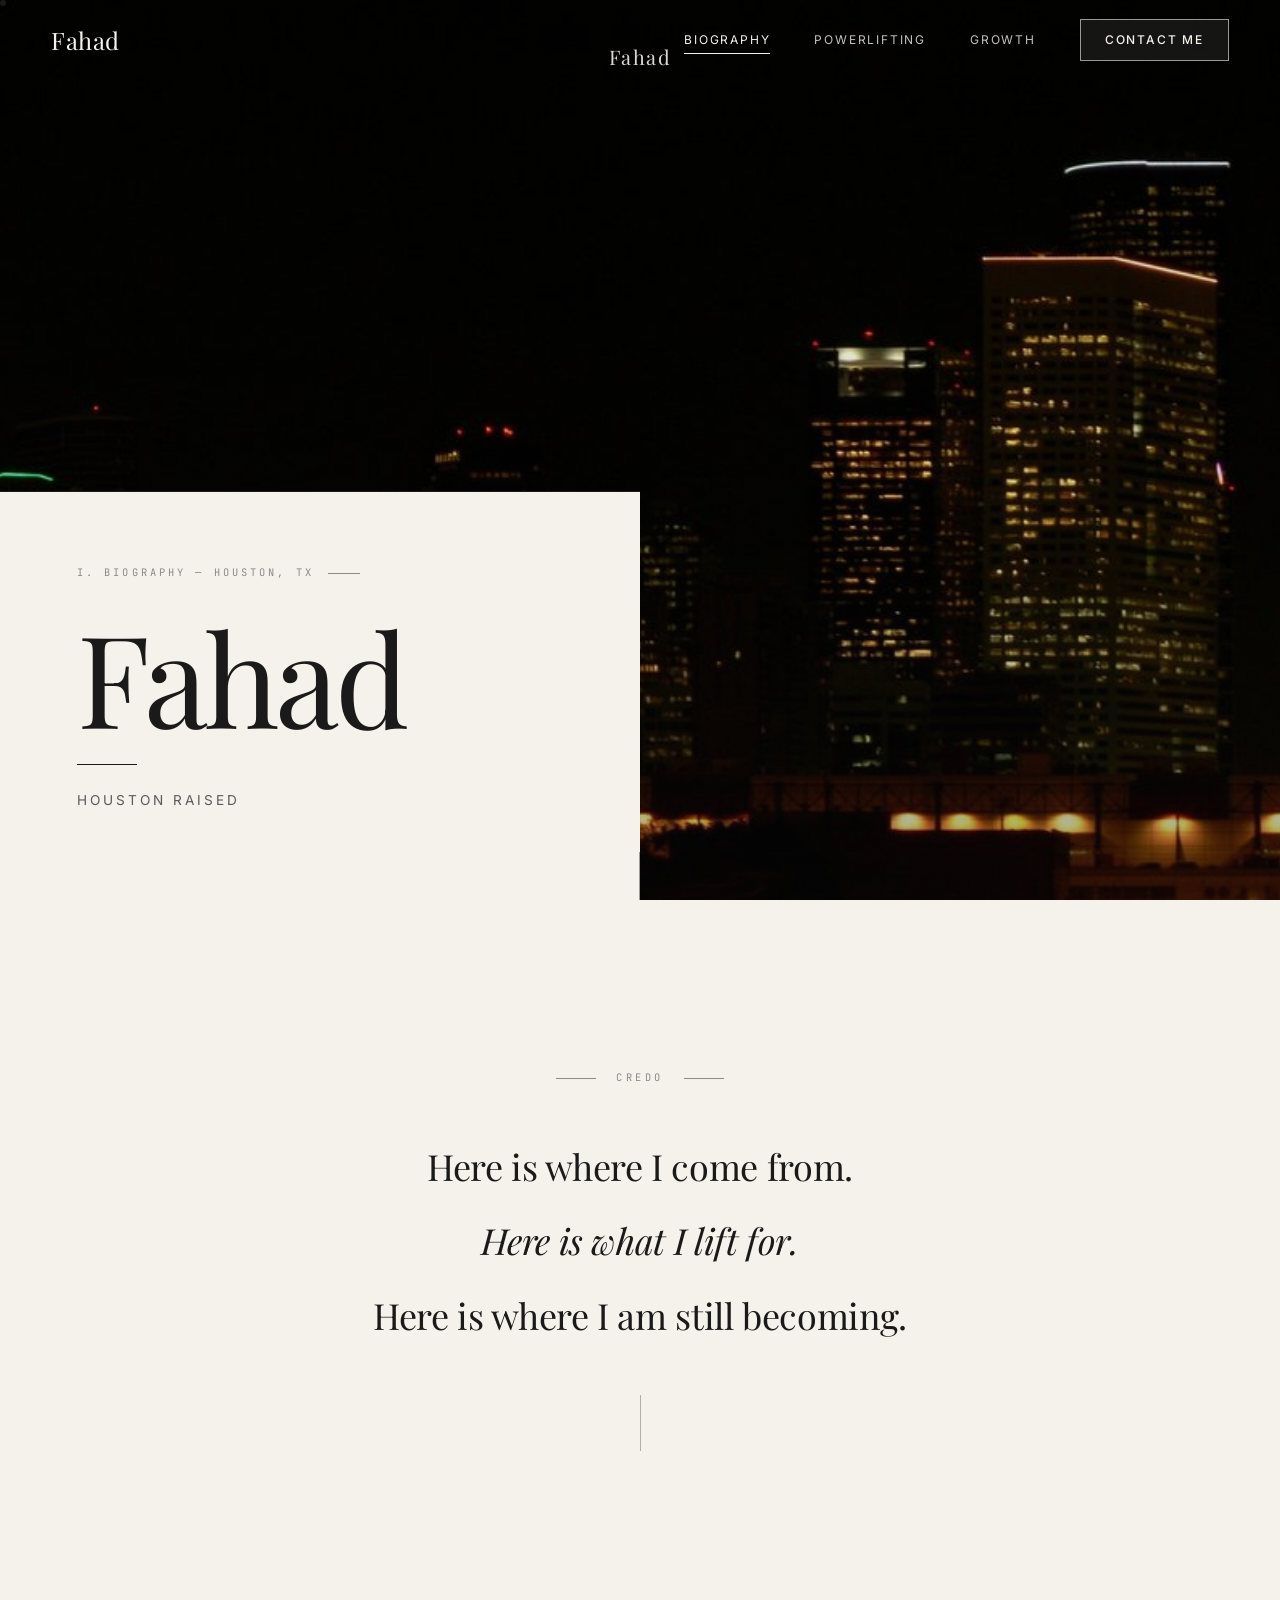
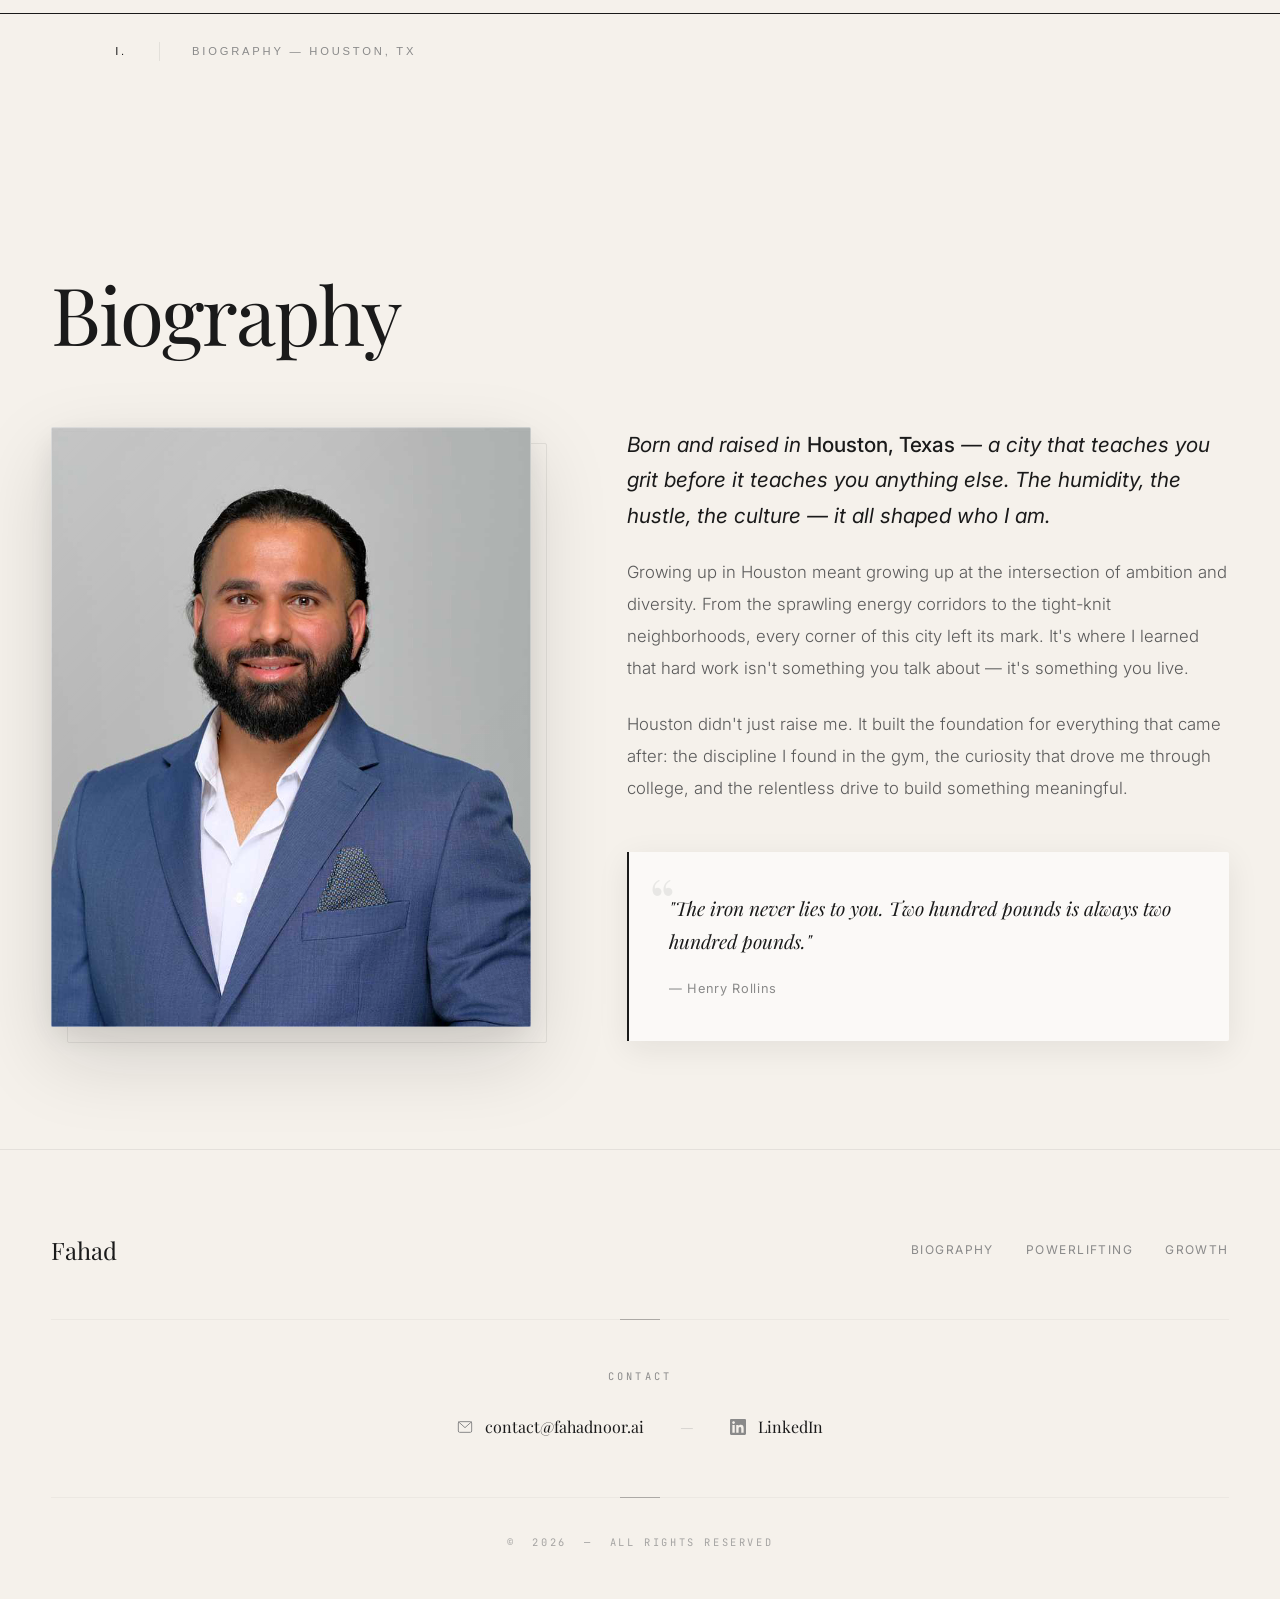
==== commit e1349ddf: "Monocle Editorial Pivot: kill blur, chapter markers, ivory hero block Implements the "bound first ed" ====
--- a/index.html
+++ b/index.html
@@ -58,7 +58,7 @@
     </div>
   </div>
 
-  <!-- Hero Section — Houston Skyline Background with Glass Overlay -->
+  <!-- Hero Section — Full-bleed Houston Skyline, Monocle ivory block -->
   <section class="hero" id="hero">
     <div class="hero-bg-image"></div>
     <div class="hero-overlay"></div>
@@ -66,11 +66,13 @@
     <!-- FEATURE B: Hero wordmark (visible when nav is hidden) -->
     <div class="hero-wordmark">Fahad</div>
 
-    <div class="hero-content hero-glass">
-      <div class="hero-label">Houston, Texas</div>
+    <!-- Monocle ivory block — asymmetric, solid, cutting into lower third -->
+    <div class="hero-content">
+      <div class="hero-label">I. Biography &mdash; Houston, TX</div>
       <h1 class="hero-title">
         <span class="hero-title-line">Fahad</span>
       </h1>
+      <span class="hero-rule"></span>
       <p class="hero-subtitle">Houston Raised</p>
     </div>
 
@@ -106,7 +108,7 @@
   </section>
 
   <!-- ================================================================ -->
-  <!-- FEATURE A: CREDO BLOCK (Gary Sheng inspired)                     -->
+  <!-- CREDO BLOCK (Gary Sheng — italic reserved for accent line only) -->
   <!-- ================================================================ -->
   <section class="credo-section">
     <div class="container">
@@ -114,21 +116,27 @@
         <span class="credo-eyebrow">Credo</span>
         <div class="credo-lines">
           <p class="credo-line">Here is where I come from.</p>
-          <p class="credo-line">Here is what I lift for.</p>
+          <p class="credo-line credo-line--accent">Here is what I lift for.</p>
           <p class="credo-line">Here is where I am still becoming.</p>
         </div>
         <div class="credo-rule"></div>
       </div>
     </div>
   </section>
+
+  <!-- Chapter Marker: I. BIOGRAPHY -->
+  <div class="chapter-marker">
+    <div class="chapter-marker-inner">
+      <span class="chapter-number">I.</span>
+      <span class="chapter-label">Biography &mdash; Houston, TX</span>
+    </div>
+  </div>
 
   <!-- Biography Section -->
   <section class="section" id="biography">
     <div class="container">
       <div class="section-header">
-        <span class="section-number">01</span>
         <h2 class="section-title">Biography</h2>
-        <div class="section-line"></div>
       </div>
       <div class="bio-grid">
         <div class="bio-portrait">
--- a/styles.css
+++ b/styles.css
@@ -181,14 +181,12 @@
   right: 0;
   z-index: 1000;
   padding: 0 clamp(24px, 4vw, 64px);
-  transition: background 0.5s var(--ease-luxury), backdrop-filter 0.5s, padding 0.5s;
+  transition: background 0.5s var(--ease-luxury), padding 0.5s;
 }
 
 .nav.scrolled {
   background: rgba(245, 241, 235, 0.72);
-  backdrop-filter: blur(24px) saturate(180%);
-  -webkit-backdrop-filter: blur(24px) saturate(180%);
-  border-bottom: 1px solid var(--border-subtle);
+  -webkit-  border-bottom: 1px solid var(--border-subtle);
 }
 
 .nav-inner {
@@ -291,7 +289,6 @@
   border-color: rgba(245, 241, 235, 0.6);
   color: var(--text-on-dark) !important;
   background: rgba(255, 255, 255, 0.08);
-  backdrop-filter: blur(12px);
 }
 
 .nav:not(.scrolled) .nav-link--contact:hover {
@@ -331,9 +328,7 @@
   position: fixed;
   inset: 0;
   background: rgba(245, 241, 235, 0.96);
-  backdrop-filter: blur(30px);
-  -webkit-backdrop-filter: blur(30px);
-  padding: 120px 48px 48px;
+  -webkit-  padding: 120px 48px 48px;
   flex-direction: column;
   justify-content: center;
   gap: 8px;
@@ -410,41 +405,53 @@
 .hero-overlay {
   position: absolute;
   inset: 0;
-  background:
-    linear-gradient(180deg,
-      rgba(10, 10, 11, 0.2) 0%,
-      rgba(10, 10, 11, 0.35) 40%,
-      rgba(10, 10, 11, 0.65) 90%,
-      rgba(245, 241, 235, 1) 100%);
+  background: linear-gradient(180deg,
+      rgba(10, 10, 11, 0.05) 0%,
+      rgba(10, 10, 11, 0.15) 60%,
+      rgba(10, 10, 11, 0.35) 100%);
   z-index: 1;
 }
 
+/* ===== MONOCLE HERO BLOCK — SOLID IVORY ASYMMETRIC ===== */
 .hero-content {
-  position: relative;
+  position: absolute;
+  bottom: 0;
+  left: 0;
   z-index: 10;
-  text-align: center;
-  padding: 48px clamp(24px, 5vw, 56px);
-  max-width: 720px;
-  margin: 0 24px;
-}
-
-/* Glass card for hero content — iPhone Liquid Glass */
+  width: min(640px, 68%);
+  background: var(--bg-deep);
+  padding: 72px clamp(40px, 5vw, 80px) 88px clamp(40px, 6vw, 88px);
+  text-align: left;
+  border-top: 1px solid var(--text);
+}
+
+.hero-content::after {
+  content: '';
+  position: absolute;
+  bottom: 0;
+  right: 0;
+  width: 1px;
+  height: 48px;
+  background: var(--text);
+  opacity: 0.4;
+}
+
 .hero-glass {
-  background: transparent;
+  background: var(--bg-deep);
   border: none;
-  border-radius: 0;
   box-shadow: none;
 }
 
 .hero-content > * {
   opacity: 0;
-  transform: translateY(30px);
+  transform: translateY(20px);
   animation: heroReveal 1s var(--ease-luxury) forwards;
 }
 
-.hero-content > *:nth-child(1) { animation-delay: 1.2s; }
-.hero-content > *:nth-child(2) { animation-delay: 1.5s; }
-.hero-content > *:nth-child(3) { animation-delay: 1.8s; }
+.hero-content > *:nth-child(1) { animation-delay: 0.8s; }
+.hero-content > *:nth-child(2) { animation-delay: 1.0s; }
+.hero-content > *:nth-child(3) { animation-delay: 1.2s; }
+.hero-content > *:nth-child(4) { animation-delay: 1.4s; }
 
 @keyframes heroReveal {
   to { opacity: 1; transform: translateY(0); }
@@ -455,48 +462,59 @@
   font-size: 0.65rem;
   letter-spacing: 0.3em;
   text-transform: uppercase;
-  color: rgba(245, 241, 235, 0.7);
-  margin-bottom: 24px;
-  display: flex;
-  align-items: center;
-  justify-content: center;
+  color: var(--text-muted);
+  margin-bottom: 36px;
+  display: flex;
+  align-items: center;
+  justify-content: flex-start;
   gap: 14px;
 }
 
-.hero-label::before,
 .hero-label::after {
   content: '';
   width: 32px;
   height: 1px;
-  background: rgba(245, 241, 235, 0.4);
+  background: var(--text-muted);
 }
 
 .hero-title {
   font-family: var(--font-display);
-  font-size: clamp(4.5rem, 13vw, 10rem);
-  font-weight: 400;
-  line-height: 0.95;
-  letter-spacing: -0.02em;
-  margin-bottom: 24px;
+  font-size: clamp(4rem, 10vw, 8rem);
+  font-weight: 300;
+  line-height: 0.92;
+  letter-spacing: -0.03em;
+  margin-bottom: 28px;
+  color: var(--text);
 }
 
 .hero-title-line {
   display: block;
-  color: var(--text-on-dark);
-  font-style: italic;
+  color: var(--text);
+  font-style: normal;
+}
+
+.hero-rule {
+  width: 60px;
+  height: 1px;
+  background: var(--text);
+  margin-bottom: 24px;
+  display: block;
 }
 
 .hero-subtitle {
-  font-size: clamp(0.85rem, 1.6vw, 1rem);
+  font-size: clamp(0.75rem, 1.2vw, 0.85rem);
   color: rgba(245, 241, 235, 0.75);
   font-weight: 300;
   letter-spacing: 0.22em;
   text-transform: uppercase;
   margin-bottom: 0;
-}
-
-/* ===== HORIZONTAL MARQUEE TICKER ===== */
+  color: var(--text-secondary);
+  font-weight: 400;
+}
+
+/* ===== HORIZONTAL MARQUEE TICKER — hidden in hero, optional standalone ===== */
 .hero-marquee {
+  display: none;
   position: absolute;
   bottom: 0;
   left: 0;
@@ -508,9 +526,7 @@
   border-top: 1px solid rgba(245, 241, 235, 0.08);
   border-bottom: 1px solid rgba(245, 241, 235, 0.08);
   background: rgba(10, 10, 11, 0.3);
-  backdrop-filter: blur(10px);
-  -webkit-backdrop-filter: blur(10px);
-  opacity: 0;
+  -webkit-  opacity: 0;
   animation: marqueeFadeIn 1.5s var(--ease-luxury) 2.2s forwards;
 }
 
@@ -537,8 +553,7 @@
   font-family: var(--font-display);
   font-size: clamp(1rem, 1.8vw, 1.5rem);
   font-weight: 400;
-  font-style: italic;
-  color: rgba(245, 241, 235, 0.35);
+    color: rgba(245, 241, 235, 0.35);
   letter-spacing: 0.04em;
   white-space: nowrap;
 }
@@ -569,14 +584,56 @@
   background: var(--surface);
 }
 
+/* === MONOCLE CHAPTER MARKER — Hard hairline section break === */
+.chapter-marker {
+  position: relative;
+  padding: 0 0 0 clamp(24px, 5vw, 72px);
+  margin-bottom: clamp(60px, 10vh, 120px);
+  border-top: 1px solid var(--text);
+}
+
+.chapter-marker-inner {
+  display: flex;
+  align-items: baseline;
+  gap: 32px;
+  padding-top: 28px;
+  max-width: var(--container-max);
+  margin: 0 auto;
+  padding-left: clamp(24px, 4vw, 64px);
+  padding-right: clamp(24px, 4vw, 64px);
+}
+
+.chapter-number {
+  font-family: 'Helvetica Neue', Helvetica, Arial, sans-serif;
+  font-size: 0.7rem;
+  font-weight: 500;
+  letter-spacing: 0.25em;
+  text-transform: uppercase;
+  color: var(--text);
+  white-space: nowrap;
+}
+
+.chapter-label {
+  font-family: 'Helvetica Neue', Helvetica, Arial, sans-serif;
+  font-size: 0.7rem;
+  font-weight: 400;
+  letter-spacing: 0.25em;
+  text-transform: uppercase;
+  color: var(--text-muted);
+  padding-left: 32px;
+  border-left: 1px solid var(--border);
+}
+
 .section-divider {
   width: 100%;
   height: 1px;
-  background: var(--border);
+  background: var(--text);
+  opacity: 0.15;
 }
 
 .section-header {
   margin-bottom: 72px;
+  padding-top: 12px;
 }
 
 .section-number {
@@ -590,12 +647,13 @@
 
 .section-title {
   font-family: var(--font-display);
-  font-size: clamp(2.5rem, 6vw, 4rem);
-  font-weight: 400;
-  letter-spacing: -0.02em;
-  margin-bottom: 20px;
-  line-height: 1.1;
-  color: var(--text);
+  font-size: clamp(2.75rem, 7vw, 5rem);
+  font-weight: 300;
+  letter-spacing: -0.025em;
+  margin-bottom: 24px;
+  line-height: 1.05;
+  color: var(--text);
+  font-style: normal;
 }
 
 .section-line {
@@ -630,9 +688,9 @@
 .page-hero-title {
   font-family: var(--font-display);
   font-size: clamp(3.5rem, 8vw, 6rem);
-  font-weight: 400;
-  font-style: italic;
-  letter-spacing: -0.02em;
+  font-weight: 300;
+  font-style: normal;
+  letter-spacing: -0.025em;
   margin: 16px 0 24px;
   line-height: 1.05;
   color: var(--text);
@@ -778,9 +836,7 @@
   margin-top: 48px;
   padding: 40px;
   background: var(--glass-bg);
-  backdrop-filter: blur(6px);
-  -webkit-backdrop-filter: blur(6px);
-  border: 1px solid var(--border-subtle);
+  -webkit-  border: 1px solid var(--border-subtle);
   border-left: 2px solid var(--text);
   border-radius: 0 2px 2px 0;
   position: relative;
@@ -825,8 +881,7 @@
   font-family: var(--font-display);
   font-size: 1.5rem;
   font-weight: 400;
-  font-style: italic;
-  margin-bottom: 32px;
+    margin-bottom: 32px;
   color: var(--text);
 }
 
@@ -841,9 +896,7 @@
   border-radius: 2px;
   overflow: hidden;
   background: var(--glass-bg);
-  backdrop-filter: blur(6px);
-  -webkit-backdrop-filter: blur(6px);
-  border: 1px solid var(--border-subtle);
+  -webkit-  border: 1px solid var(--border-subtle);
   transition: transform 0.6s var(--ease-luxury), box-shadow 0.6s;
   cursor: pointer;
 }
@@ -909,9 +962,7 @@
   border-radius: 2px;
   overflow: hidden;
   background: var(--glass-bg);
-  backdrop-filter: blur(6px);
-  -webkit-backdrop-filter: blur(6px);
-  border: 1px solid var(--border-subtle);
+  -webkit-  border: 1px solid var(--border-subtle);
   position: relative;
 }
 
@@ -952,9 +1003,7 @@
   height: 76px;
   border-radius: 50%;
   background: var(--glass-bg-strong);
-  backdrop-filter: blur(6px);
-  -webkit-backdrop-filter: blur(6px);
-  border: 1px solid var(--border);
+  -webkit-  border: 1px solid var(--border);
   display: flex;
   align-items: center;
   justify-content: center;
@@ -997,9 +1046,7 @@
 
 .stat-card {
   background: var(--glass-bg);
-  backdrop-filter: blur(6px);
-  -webkit-backdrop-filter: blur(6px);
-  padding: 56px 32px;
+  -webkit-  padding: 56px 32px;
   text-align: center;
   transition: background 0.5s var(--ease-luxury);
   position: relative;
@@ -1069,8 +1116,7 @@
   font-family: var(--font-display);
   font-size: 1.75rem;
   font-weight: 400;
-  font-style: italic;
-  margin-bottom: 48px;
+    margin-bottom: 48px;
   color: var(--text);
 }
 
@@ -1116,9 +1162,7 @@
 .timeline-content {
   padding: 32px;
   background: var(--glass-bg);
-  backdrop-filter: blur(6px);
-  -webkit-backdrop-filter: blur(6px);
-  border: 1px solid var(--border-subtle);
+  -webkit-  border: 1px solid var(--border-subtle);
   border-radius: 2px;
   transition: border-color 0.4s, transform 0.4s var(--ease-luxury), box-shadow 0.4s;
 }
@@ -1141,8 +1185,7 @@
   font-family: var(--font-display);
   font-size: 1.25rem;
   font-weight: 400;
-  font-style: italic;
-  margin: 10px 0 14px;
+    margin: 10px 0 14px;
   color: var(--text);
 }
 
@@ -1166,9 +1209,7 @@
 .pl-philosophy-card {
   padding: 56px 36px;
   background: var(--glass-bg);
-  backdrop-filter: blur(6px);
-  -webkit-backdrop-filter: blur(6px);
-  transition: background 0.5s;
+  -webkit-  transition: background 0.5s;
   position: relative;
 }
 
@@ -1197,8 +1238,7 @@
   font-family: var(--font-display);
   font-size: 1.25rem;
   font-weight: 400;
-  font-style: italic;
-  margin-bottom: 16px;
+    margin-bottom: 16px;
   color: var(--text);
 }
 
@@ -1219,9 +1259,7 @@
 .growth-card {
   padding: 48px;
   background: var(--glass-bg);
-  backdrop-filter: blur(6px);
-  -webkit-backdrop-filter: blur(6px);
-  border: 1px solid var(--border-subtle);
+  -webkit-  border: 1px solid var(--border-subtle);
   border-radius: 2px;
   position: relative;
   overflow: hidden;
@@ -1250,8 +1288,7 @@
   font-family: var(--font-display);
   font-size: 1.5rem;
   font-weight: 400;
-  font-style: italic;
-  margin-bottom: 8px;
+    margin-bottom: 8px;
   color: var(--text);
 }
 
@@ -1399,8 +1436,7 @@
 .parallax-quote {
   font-family: var(--font-display);
   font-size: clamp(1.5rem, 3vw, 2.5rem);
-  font-style: italic;
-  color: var(--text);
+    color: var(--text);
   max-width: 700px;
   margin: 0 auto 16px;
   line-height: 1.5;
@@ -1418,9 +1454,7 @@
   inset: 0;
   z-index: 100000;
   background: rgba(26, 26, 26, 0.85);
-  backdrop-filter: blur(20px);
-  -webkit-backdrop-filter: blur(20px);
-  display: flex;
+  -webkit-  display: flex;
   align-items: center;
   justify-content: center;
   opacity: 0;
@@ -1576,8 +1610,7 @@
   gap: 12px;
   font-family: var(--font-display);
   font-size: 1rem;
-  font-style: italic;
-  color: var(--text);
+    color: var(--text);
   transition: color 0.4s, transform 0.4s var(--ease-luxury);
   padding: 8px 4px;
 }
@@ -1664,8 +1697,7 @@
   gap: 14px;
   font-family: var(--font-display);
   font-size: 1.35rem;
-  font-style: italic;
-  color: var(--text);
+    color: var(--text);
   padding: 10px 0;
   transition: color 0.3s, padding-left 0.4s var(--ease-smooth);
 }
@@ -1733,12 +1765,16 @@
 .credo-line {
   font-family: var(--font-display);
   font-size: clamp(1.5rem, 3.2vw, 2.25rem);
-  font-weight: 400;
-  font-style: italic;
+  font-weight: 300;
   color: var(--text);
   line-height: 1.3;
   letter-spacing: -0.01em;
   margin: 0;
+}
+
+.credo-line--accent {
+  font-style: italic;
+  font-weight: 400;
 }
 
 .credo-rule {
